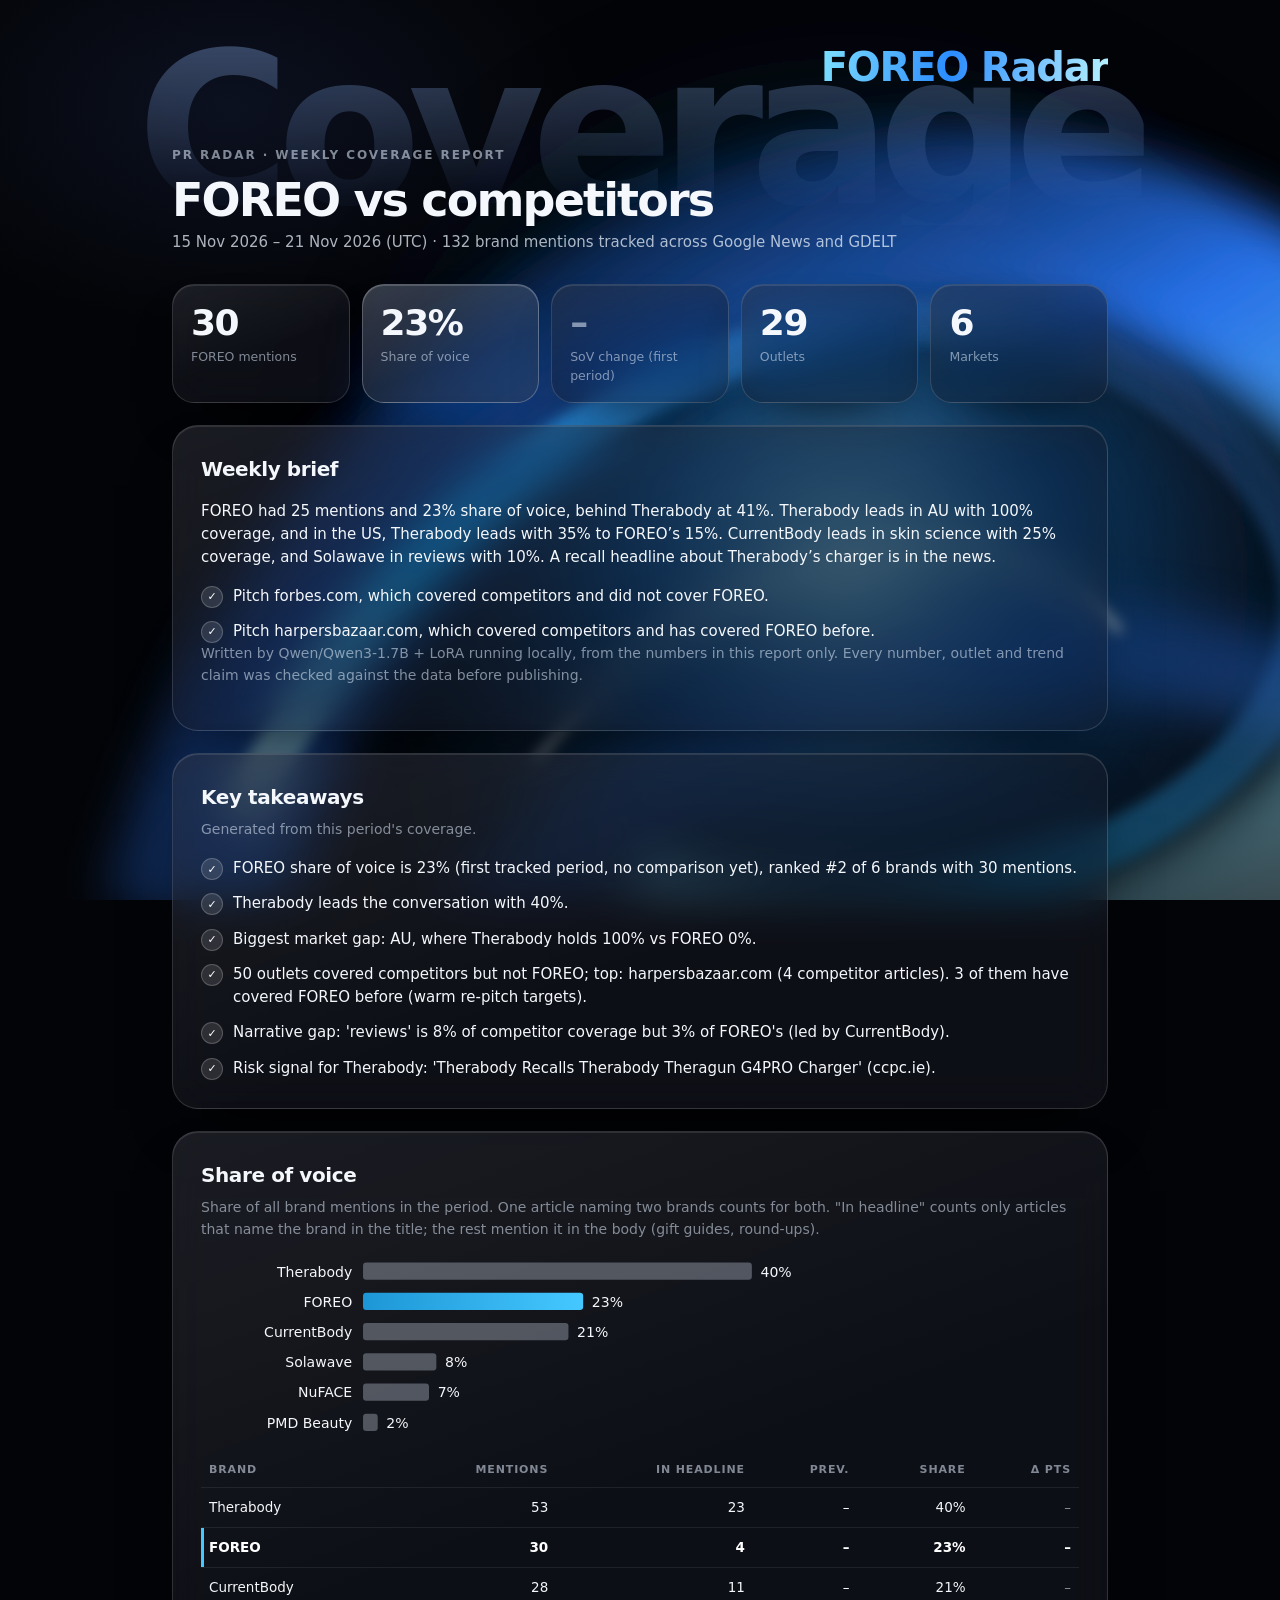
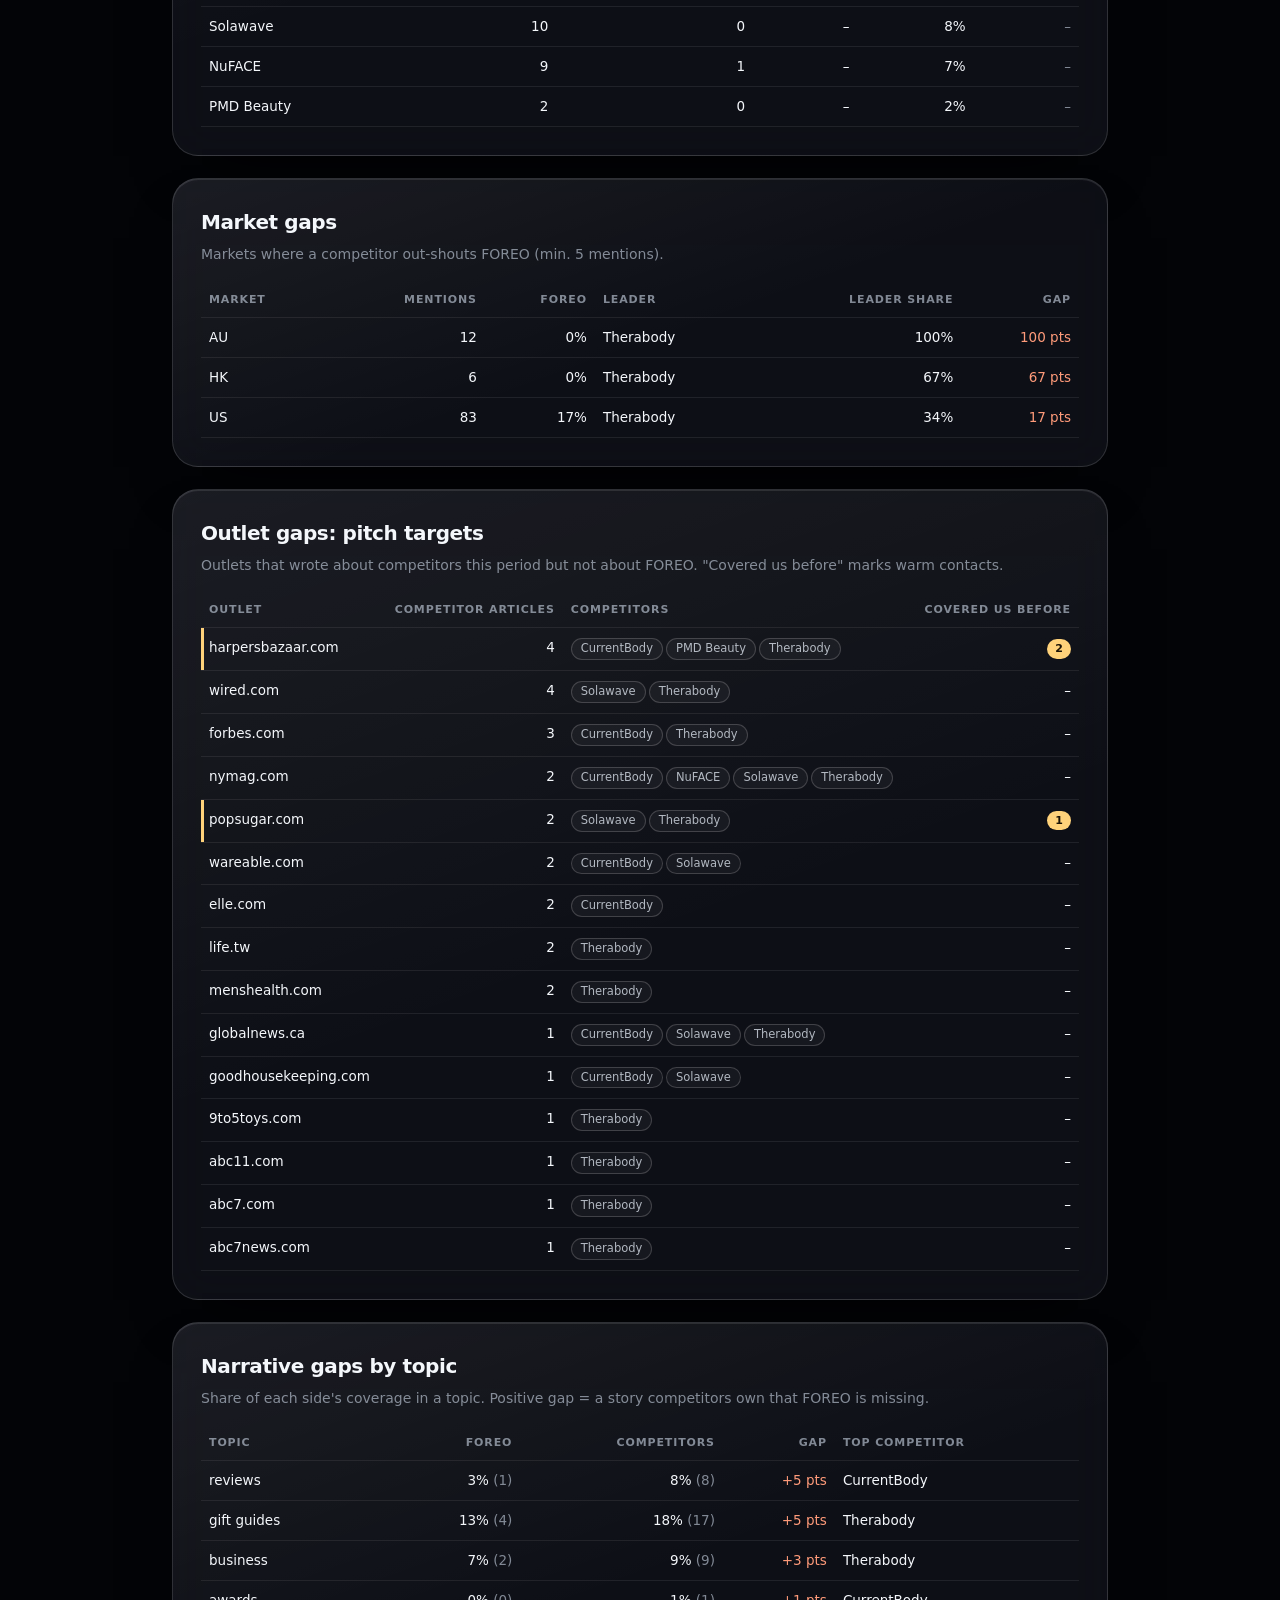
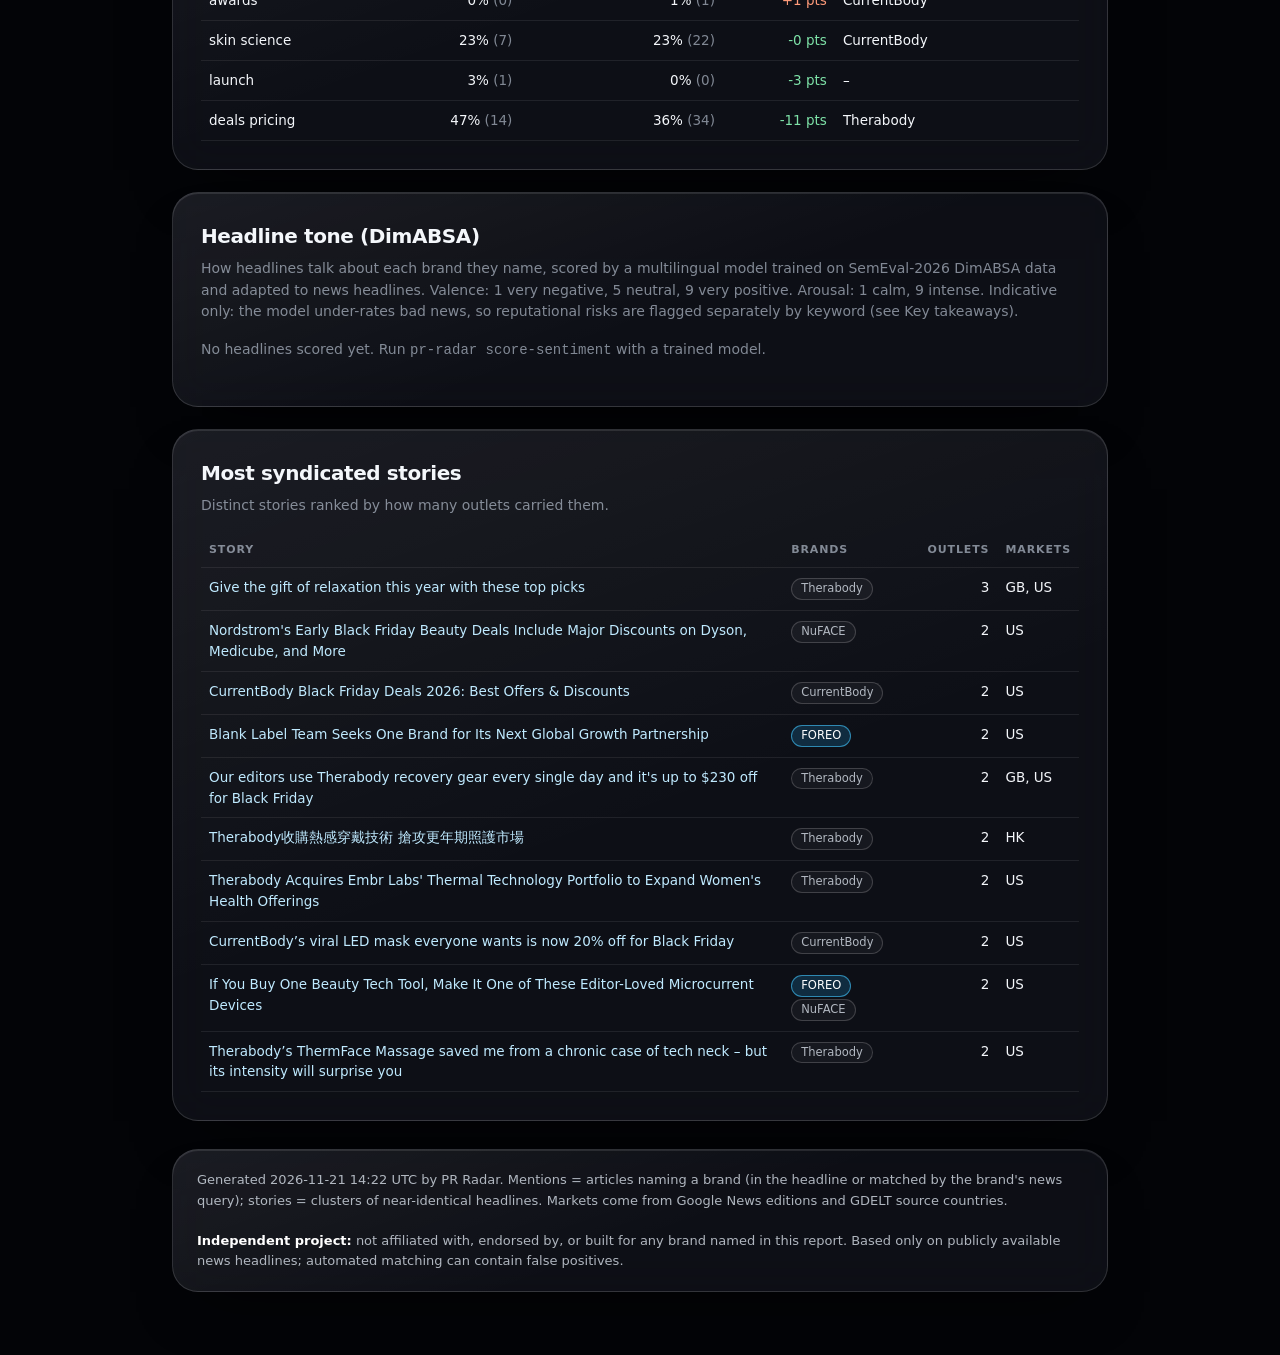
==== docs/report.html @ 383f11dc "Daily collection 2026-11-21" ====
<!doctype html>
<html lang="en">
<head>
<meta charset="utf-8">
<meta name="viewport" content="width=device-width, initial-scale=1">
<meta name="color-scheme" content="dark light">
<title>PR Radar · FOREO · 15 Nov–21 Nov 2026</title>
<style>
  :root {
    --bg: #030407; --ink: #f4f7fb; --ink-2: rgba(232, 240, 250, .74); --muted: rgba(214, 226, 242, .58);
    --line: rgba(255, 255, 255, .14); --line-soft: rgba(255, 255, 255, .08);
    --glass: rgba(18, 22, 32, .45); --glass-hi: rgba(46, 58, 82, .45);
    --us: #1d96d6; --us-hi: #45c8ff; --bar: rgba(214, 226, 242, .32);
    --good: #7ee2a8; --bad: #ff9b7a; --warm: #ffd27a;
    --radius: 26px;
    --font: "Inter", ui-sans-serif, system-ui, -apple-system, "Segoe UI", Roboto, Helvetica, Arial, sans-serif;
  }
  * { box-sizing: border-box; }
  html { -webkit-text-size-adjust: 100%; }
  body { margin: 0; background: var(--bg); color: var(--ink); font: 15px/1.55 var(--font); overflow-x: hidden; }

  /* Background: glowing swirl + giant type (pure CSS/SVG, no JS) */
  .backdrop { position: fixed; inset: 0; z-index: -1; overflow: hidden; pointer-events: none;
    background: radial-gradient(60% 50% at 70% 72%, rgba(29, 110, 220, .28), transparent 70%),
                radial-gradient(40% 35% at 18% 12%, rgba(90, 130, 255, .10), transparent 70%), var(--bg); }
  .backdrop svg { position: absolute; width: 125vmax; height: 125vmax; left: 50%; top: 50%; transform: translate(-50%, -52%); }
  .backdrop::after { content: ""; position: absolute; inset: 0; background: linear-gradient(180deg, transparent 40%, rgba(3, 4, 7, .65)); }

  main { max-width: 1000px; margin: 0 auto; padding: 36px clamp(16px, 4vw, 32px) 64px; position: relative; }
  .hero { position: relative; padding-top: clamp(40px, 9vw, 110px); }
  .hero-type { position: absolute; z-index: -1; left: 50%; top: 0; transform: translateX(-50%); white-space: nowrap;
    font-size: clamp(80px, 19vw, 210px); font-weight: 800; letter-spacing: -.065em; line-height: .9; user-select: none;
    background: linear-gradient(180deg, rgba(150, 190, 255, .34), rgba(70, 110, 190, .06) 85%);
    -webkit-background-clip: text; background-clip: text; color: transparent; }
  .hero-accent { position: absolute; z-index: -1; right: 0; top: 0; font-size: clamp(20px, 3.6vw, 40px); font-weight: 700; letter-spacing: -.03em;
    background: linear-gradient(100deg, #7fe0ff, #2b8cff 45%, #b9f3ff); -webkit-background-clip: text; background-clip: text; color: transparent; }
  .eyebrow { font-size: 12px; text-transform: uppercase; letter-spacing: .16em; font-weight: 600; color: var(--muted); margin: 0; }
  h1 { font-size: clamp(30px, 5vw, 46px); margin: 10px 0 6px; letter-spacing: -.04em; line-height: 1.1; }
  h2 { font-size: 20px; margin: 0 0 6px; letter-spacing: -.02em; }
  .muted { color: var(--muted); }
  .lede { color: var(--ink-2); margin: 0; }

  .glass { background: linear-gradient(160deg, rgba(255, 255, 255, .075), rgba(255, 255, 255, .015) 55%), var(--glass);
    border: 1px solid var(--line); border-radius: var(--radius);
    -webkit-backdrop-filter: blur(22px) saturate(140%); backdrop-filter: blur(22px) saturate(140%);
    box-shadow: inset 0 1px 0 rgba(255, 255, 255, .10), 0 30px 60px -30px rgba(0, 0, 0, .7); }
  .card { padding: clamp(18px, 3vw, 28px); margin-top: 22px; }
  .card > p.muted { margin: 0 0 16px; font-size: 14px; }
  .scroll { overflow-x: auto; }

  .kpis { display: grid; grid-template-columns: repeat(5, minmax(0, 1fr)); gap: 12px; margin-top: 30px; }
  .kpi { padding: 18px 18px 16px; border-radius: 22px; }
  .kpi.featured { background: linear-gradient(160deg, rgba(255, 255, 255, .14), rgba(255, 255, 255, .03) 60%), var(--glass-hi);
    border-color: rgba(255, 255, 255, .26); box-shadow: inset 0 1px 0 rgba(255, 255, 255, .18), 0 30px 60px -28px rgba(10, 80, 180, .55); }
  .kpi .v { font-size: clamp(26px, 3.4vw, 36px); font-weight: 700; letter-spacing: -.04em; line-height: 1.1; font-variant-numeric: tabular-nums; }
  .kpi .l { color: var(--muted); font-size: 12.5px; margin-top: 4px; }
  .up { color: var(--good); } .down { color: var(--bad); }

  ul.insights { list-style: none; margin: 0; padding: 0; display: grid; gap: 12px; }
  ul.insights li { position: relative; padding-left: 32px; }
  ul.insights li::before { content: "✓"; position: absolute; left: 0; top: 1px; width: 20px; height: 20px; border-radius: 50%;
    display: grid; place-items: center; font-size: 11px; font-weight: 700; color: #fff;
    background: rgba(255, 255, 255, .12); border: 1px solid rgba(255, 255, 255, .2); }

  table { width: 100%; border-collapse: collapse; font-size: 13.5px; }
  th, td { text-align: left; padding: 9px 8px; border-bottom: 1px solid var(--line-soft); vertical-align: top; }
  th { color: var(--muted); font-weight: 600; font-size: 11px; text-transform: uppercase; letter-spacing: .08em; }
  td.n, th.n { text-align: right; font-variant-numeric: tabular-nums; white-space: nowrap; }
  tr.hl td { color: #fff; font-weight: 650; }
  tr.hl td:first-child { box-shadow: inset 3px 0 0 var(--us-hi); }
  tr.warm td:first-child { box-shadow: inset 3px 0 0 var(--warm); }
  a { color: #bfeaff; text-decoration: none; } a:hover { text-decoration: underline; text-underline-offset: 3px; }
  .warm-badge { display: inline-block; padding: 1px 8px; border-radius: 99px; font-size: 11px; font-weight: 650; color: #1a1205; background: var(--warm); }

  .chart { width: 100%; max-width: 620px; height: auto; display: block; }
  .chart .bar { fill: var(--bar); }
  .chart .bar.hl { fill: url(#pr-hl); }
  .chart .lbl, .chart .val { fill: var(--ink); font-size: 13px; font-family: var(--font); }
  .pill { display: inline-block; padding: 1px 9px; border-radius: 99px; border: 1px solid rgba(255, 255, 255, .18);
    background: rgba(255, 255, 255, .04); color: var(--ink-2); font-size: 11.5px; margin: 1px 3px 1px 0; white-space: nowrap; }
  .pill.us { color: #fff; border-color: rgba(69, 200, 255, .6); background: rgba(29, 150, 214, .22); }
  footer { margin-top: 28px; padding: 20px 24px; font-size: 13px; color: var(--ink-2); border-radius: 22px; }
  footer strong { color: #fff; }

  @media (max-width: 760px) {
    .kpis { grid-template-columns: repeat(2, minmax(0, 1fr)); }
    .kpi.featured { grid-column: 1 / -1; order: -1; }
    .hero-accent { top: 4px; }
  }
  @media (prefers-reduced-transparency: reduce) { .glass { -webkit-backdrop-filter: none; backdrop-filter: none; background: #121620; } }

  /* Print: plain, ink-friendly, no glow. */
  @media print {
    :root { --ink: #111; --ink-2: #333; --muted: #555; --line: #ccc; --line-soft: #ddd; --bar: #b8bcc6; --good: #146c3c; --bad: #b0361c; }
    @page { margin: 14mm; }
    body { background: #fff; color: #111; font-size: 11.5pt; }
    .backdrop, .hero-type { display: none; }
    .hero { padding-top: 0; }
    .hero-accent { position: static; display: block; color: #0b5ea8; background: none; -webkit-text-fill-color: #0b5ea8; font-size: 14pt; }
    main { max-width: none; padding: 0; }
    .glass, .kpi.featured { background: #fff; border: 1px solid #ccc; box-shadow: none; -webkit-backdrop-filter: none; backdrop-filter: none; }
    .card, .kpi, tr { break-inside: avoid; }
    tr.hl td, footer strong { color: #000; }
    .chart .bar.hl { fill: #0b5ea8; }
    a { color: #0b5ea8; }
    .pill { color: #333; border-color: #bbb; background: none; }
    .pill.us { color: #0b5ea8; border-color: #0b5ea8; background: none; }
    .warm-badge { background: none; border: 1px solid #a07000; color: #6b4a00; }
    ul.insights li::before { color: #111; background: none; border-color: #999; }
  }
</style>
</head>
<body>
<div class="backdrop" aria-hidden="true">
  <svg viewBox="0 0 1200 1200" preserveAspectRatio="xMidYMid slice">
    <defs>
      <radialGradient id="pr-core" cx="50%" cy="50%" r="50%">
        <stop offset="0" stop-color="#9fe6ff" stop-opacity=".9"/><stop offset=".35" stop-color="#1d7fd6" stop-opacity=".55"/><stop offset="1" stop-color="#05070c" stop-opacity="0"/>
      </radialGradient>
      <linearGradient id="pr-arc" x1="0" y1="0" x2="1" y2="1">
        <stop offset="0" stop-color="#0b2a6b" stop-opacity="0"/><stop offset=".45" stop-color="#2a7bff"/><stop offset=".75" stop-color="#7ee3ff"/><stop offset="1" stop-color="#fff" stop-opacity=".9"/>
      </linearGradient>
      <linearGradient id="pr-arc2" x1="1" y1="0" x2="0" y2="1">
        <stop offset="0" stop-color="#5b8cff" stop-opacity="0"/><stop offset=".6" stop-color="#1fb6ff"/><stop offset="1" stop-color="#e8fbff"/>
      </linearGradient>
      <filter id="pr-soft" x="-30%" y="-30%" width="160%" height="160%"><feGaussianBlur stdDeviation="18"/></filter>
      <filter id="pr-glow" x="-30%" y="-30%" width="160%" height="160%"><feGaussianBlur stdDeviation="5"/></filter>
    </defs>
    <circle cx="760" cy="720" r="460" fill="url(#pr-core)" filter="url(#pr-soft)" opacity=".85"/>
    <path d="M260 980 C 380 520, 820 300, 1120 560 S 900 1180, 560 1000" fill="none" stroke="url(#pr-arc)" stroke-width="130" filter="url(#pr-soft)" opacity=".9"/>
    <path d="M300 900 C 470 560, 840 420, 1040 620 S 880 1040, 600 940" fill="none" stroke="url(#pr-arc2)" stroke-width="34" filter="url(#pr-glow)" opacity=".9"/>
    <path d="M420 1060 C 620 760, 980 700, 1180 860" fill="none" stroke="url(#pr-arc)" stroke-width="70" filter="url(#pr-soft)" opacity=".55"/>
    <path d="M520 860 C 640 700, 860 640, 960 760" fill="none" stroke="#e9fbff" stroke-width="6" filter="url(#pr-glow)" opacity=".7"/>
  </svg>
</div>
<svg width="0" height="0" style="position:absolute" aria-hidden="true">
  <defs><linearGradient id="pr-hl" x1="0" x2="1" y1="0" y2="0"><stop offset="0" stop-color="#1d96d6"/><stop offset="1" stop-color="#45c8ff"/></linearGradient></defs>
</svg>
<main>
  <header class="hero">
    <div class="hero-type" aria-hidden="true">Coverage</div>
    <div class="hero-accent">FOREO Radar</div>
    <p class="eyebrow">PR Radar · weekly coverage report</p>
    <h1>FOREO vs competitors</h1>
    <p class="lede">15 Nov 2026 – 21 Nov 2026 (UTC) · 132 brand mentions tracked across Google News and GDELT</p>
  </header>

  <section class="kpis">
    <div class="kpi glass"><div class="v">30</div><div class="l">FOREO mentions</div></div>
    <div class="kpi glass featured"><div class="v">23%</div><div class="l">Share of voice</div></div>
    <div class="kpi glass"><div class="v muted">–</div><div class="l">SoV change (first period)</div></div>
    <div class="kpi glass"><div class="v">29</div><div class="l">Outlets</div></div>
    <div class="kpi glass"><div class="v">6</div><div class="l">Markets</div></div>
  </section>

  <section class="card glass">
    <h2>Weekly brief</h2>
    <p>FOREO had 25 mentions and 23% share of voice, behind Therabody at 41%. Therabody leads in AU with 100% coverage, and in the US, Therabody leads with 35% to FOREO’s 15%. CurrentBody leads in skin science with 25% coverage, and Solawave in reviews with 10%. A recall headline about Therabody’s charger is in the news.</p>
    <ul class="insights">
<li>Pitch forbes.com, which covered competitors and did not cover FOREO.</li><li>Pitch harpersbazaar.com, which covered competitors and has covered FOREO before.</li>    </ul>
    <p class="muted">Written by Qwen/Qwen3-1.7B + LoRA running locally, from the numbers in this report only. Every number, outlet and trend claim was checked against the data before publishing.</p>
  </section>

  <section class="card glass">
    <h2>Key takeaways</h2>
    <p class="muted">Generated from this period's coverage.</p>
    <ul class="insights">
<li>FOREO share of voice is 23% (first tracked period, no comparison yet), ranked #2 of 6 brands with 30 mentions.</li><li>Therabody leads the conversation with 40%.</li><li>Biggest market gap: AU, where Therabody holds 100% vs FOREO 0%.</li><li>50 outlets covered competitors but not FOREO; top: harpersbazaar.com (4 competitor articles). 3 of them have covered FOREO before (warm re-pitch targets).</li><li>Narrative gap: &#39;reviews&#39; is 8% of competitor coverage but 3% of FOREO&#39;s (led by CurrentBody).</li><li>Risk signal for Therabody: &#39;Therabody Recalls Therabody Theragun G4PRO Charger&#39; (ccpc.ie).</li>    </ul>
  </section>

  <section class="card glass">
    <h2>Share of voice</h2>
    <p class="muted">Share of all brand mentions in the period. One article naming two brands counts for both. "In headline" counts only articles that name the brand in the title; the rest mention it in the body (gift guides, round-ups).</p>
    <svg class="chart" viewBox="0 0 574 168" role="img" aria-label="bar chart" xmlns="http://www.w3.org/2000/svg"><text class="lbl" x="140" y="19" text-anchor="end">Therabody</text><rect class="bar" x="150" y="6" width="360.0" height="16" rx="3"/><text class="val" x="518.0" y="19">40%</text><text class="lbl" x="140" y="47" text-anchor="end">FOREO</text><rect class="bar hl" x="150" y="34" width="203.8" height="16" rx="3"/><text class="val" x="361.8" y="47">23%</text><text class="lbl" x="140" y="75" text-anchor="end">CurrentBody</text><rect class="bar" x="150" y="62" width="190.2" height="16" rx="3"/><text class="val" x="348.2" y="75">21%</text><text class="lbl" x="140" y="103" text-anchor="end">Solawave</text><rect class="bar" x="150" y="90" width="67.9" height="16" rx="3"/><text class="val" x="225.9" y="103">8%</text><text class="lbl" x="140" y="131" text-anchor="end">NuFACE</text><rect class="bar" x="150" y="118" width="61.1" height="16" rx="3"/><text class="val" x="219.1" y="131">7%</text><text class="lbl" x="140" y="159" text-anchor="end">PMD Beauty</text><rect class="bar" x="150" y="146" width="13.6" height="16" rx="3"/><text class="val" x="171.6" y="159">2%</text></svg>
    <div class="scroll">
    <table style="margin-top:14px">
      <tr><th>Brand</th><th class="n">Mentions</th><th class="n">In headline</th><th class="n">Prev.</th><th class="n">Share</th><th class="n">Δ pts</th></tr>
      <tr class="">
        <td>Therabody</td>
        <td class="n">53</td>
        <td class="n">23</td>
        <td class="n">–</td>
        <td class="n">40%</td>
<td class="n muted">–</td>      </tr>
      <tr class="hl">
        <td>FOREO</td>
        <td class="n">30</td>
        <td class="n">4</td>
        <td class="n">–</td>
        <td class="n">23%</td>
<td class="n muted">–</td>      </tr>
      <tr class="">
        <td>CurrentBody</td>
        <td class="n">28</td>
        <td class="n">11</td>
        <td class="n">–</td>
        <td class="n">21%</td>
<td class="n muted">–</td>      </tr>
      <tr class="">
        <td>Solawave</td>
        <td class="n">10</td>
        <td class="n">0</td>
        <td class="n">–</td>
        <td class="n">8%</td>
<td class="n muted">–</td>      </tr>
      <tr class="">
        <td>NuFACE</td>
        <td class="n">9</td>
        <td class="n">1</td>
        <td class="n">–</td>
        <td class="n">7%</td>
<td class="n muted">–</td>      </tr>
      <tr class="">
        <td>PMD Beauty</td>
        <td class="n">2</td>
        <td class="n">0</td>
        <td class="n">–</td>
        <td class="n">2%</td>
<td class="n muted">–</td>      </tr>
    </table>
    </div>
  </section>

  <section class="card glass">
    <h2>Market gaps</h2>
    <p class="muted">Markets where a competitor out-shouts FOREO (min. 5 mentions).</p>
    <div class="scroll">
    <table>
      <tr><th>Market</th><th class="n">Mentions</th><th class="n">FOREO</th><th>Leader</th><th class="n">Leader share</th><th class="n">Gap</th></tr>
      <tr><td>AU</td><td class="n">12</td><td class="n">0%</td>
          <td>Therabody</td><td class="n">100%</td><td class="n down">100 pts</td></tr>
      <tr><td>HK</td><td class="n">6</td><td class="n">0%</td>
          <td>Therabody</td><td class="n">67%</td><td class="n down">67 pts</td></tr>
      <tr><td>US</td><td class="n">83</td><td class="n">17%</td>
          <td>Therabody</td><td class="n">34%</td><td class="n down">17 pts</td></tr>
    </table>
    </div>
  </section>

  <section class="card glass">
    <h2>Outlet gaps: pitch targets</h2>
    <p class="muted">Outlets that wrote about competitors this period but not about FOREO. "Covered us before" marks warm contacts.</p>
    <div class="scroll">
    <table>
      <tr><th>Outlet</th><th class="n">Competitor articles</th><th>Competitors</th><th class="n">Covered us before</th></tr>
      <tr class="warm"><td>harpersbazaar.com</td><td class="n">4</td>
          <td><span class="pill">CurrentBody</span><span class="pill">PMD Beauty</span><span class="pill">Therabody</span></td>
          <td class="n"><span class="warm-badge">2</span></td></tr>
      <tr class=""><td>wired.com</td><td class="n">4</td>
          <td><span class="pill">Solawave</span><span class="pill">Therabody</span></td>
          <td class="n">–</td></tr>
      <tr class=""><td>forbes.com</td><td class="n">3</td>
          <td><span class="pill">CurrentBody</span><span class="pill">Therabody</span></td>
          <td class="n">–</td></tr>
      <tr class=""><td>nymag.com</td><td class="n">2</td>
          <td><span class="pill">CurrentBody</span><span class="pill">NuFACE</span><span class="pill">Solawave</span><span class="pill">Therabody</span></td>
          <td class="n">–</td></tr>
      <tr class="warm"><td>popsugar.com</td><td class="n">2</td>
          <td><span class="pill">Solawave</span><span class="pill">Therabody</span></td>
          <td class="n"><span class="warm-badge">1</span></td></tr>
      <tr class=""><td>wareable.com</td><td class="n">2</td>
          <td><span class="pill">CurrentBody</span><span class="pill">Solawave</span></td>
          <td class="n">–</td></tr>
      <tr class=""><td>elle.com</td><td class="n">2</td>
          <td><span class="pill">CurrentBody</span></td>
          <td class="n">–</td></tr>
      <tr class=""><td>life.tw</td><td class="n">2</td>
          <td><span class="pill">Therabody</span></td>
          <td class="n">–</td></tr>
      <tr class=""><td>menshealth.com</td><td class="n">2</td>
          <td><span class="pill">Therabody</span></td>
          <td class="n">–</td></tr>
      <tr class=""><td>globalnews.ca</td><td class="n">1</td>
          <td><span class="pill">CurrentBody</span><span class="pill">Solawave</span><span class="pill">Therabody</span></td>
          <td class="n">–</td></tr>
      <tr class=""><td>goodhousekeeping.com</td><td class="n">1</td>
          <td><span class="pill">CurrentBody</span><span class="pill">Solawave</span></td>
          <td class="n">–</td></tr>
      <tr class=""><td>9to5toys.com</td><td class="n">1</td>
          <td><span class="pill">Therabody</span></td>
          <td class="n">–</td></tr>
      <tr class=""><td>abc11.com</td><td class="n">1</td>
          <td><span class="pill">Therabody</span></td>
          <td class="n">–</td></tr>
      <tr class=""><td>abc7.com</td><td class="n">1</td>
          <td><span class="pill">Therabody</span></td>
          <td class="n">–</td></tr>
      <tr class=""><td>abc7news.com</td><td class="n">1</td>
          <td><span class="pill">Therabody</span></td>
          <td class="n">–</td></tr>
    </table>
    </div>
  </section>

  <section class="card glass">
    <h2>Narrative gaps by topic</h2>
    <p class="muted">Share of each side's coverage in a topic. Positive gap = a story competitors own that FOREO is missing.</p>
    <div class="scroll">
    <table>
      <tr><th>Topic</th><th class="n">FOREO</th><th class="n">Competitors</th><th class="n">Gap</th><th>Top competitor</th></tr>
      <tr><td>reviews</td>
          <td class="n">3% <span class="muted">(1)</span></td>
          <td class="n">8% <span class="muted">(8)</span></td>
          <td class="n down">+5 pts</td>
          <td>CurrentBody</td></tr>
      <tr><td>gift guides</td>
          <td class="n">13% <span class="muted">(4)</span></td>
          <td class="n">18% <span class="muted">(17)</span></td>
          <td class="n down">+5 pts</td>
          <td>Therabody</td></tr>
      <tr><td>business</td>
          <td class="n">7% <span class="muted">(2)</span></td>
          <td class="n">9% <span class="muted">(9)</span></td>
          <td class="n down">+3 pts</td>
          <td>Therabody</td></tr>
      <tr><td>awards</td>
          <td class="n">0% <span class="muted">(0)</span></td>
          <td class="n">1% <span class="muted">(1)</span></td>
          <td class="n down">+1 pts</td>
          <td>CurrentBody</td></tr>
      <tr><td>skin science</td>
          <td class="n">23% <span class="muted">(7)</span></td>
          <td class="n">23% <span class="muted">(22)</span></td>
          <td class="n up">-0 pts</td>
          <td>CurrentBody</td></tr>
      <tr><td>launch</td>
          <td class="n">3% <span class="muted">(1)</span></td>
          <td class="n">0% <span class="muted">(0)</span></td>
          <td class="n up">-3 pts</td>
          <td>–</td></tr>
      <tr><td>deals pricing</td>
          <td class="n">47% <span class="muted">(14)</span></td>
          <td class="n">36% <span class="muted">(34)</span></td>
          <td class="n up">-11 pts</td>
          <td>Therabody</td></tr>
    </table>
    </div>
  </section>

  <section class="card glass">
    <h2>Headline tone (DimABSA)</h2>
    <p class="muted">How headlines talk about each brand they name, scored by a multilingual model trained on SemEval-2026 DimABSA data and adapted to news headlines. Valence: 1 very negative, 5 neutral, 9 very positive. Arousal: 1 calm, 9 intense. Indicative only: the model under-rates bad news, so reputational risks are flagged separately by keyword (see Key takeaways).</p>
<p class="muted">No headlines scored yet. Run <code>pr-radar score-sentiment</code> with a trained model.</p>  </section>

  <section class="card glass">
    <h2>Most syndicated stories</h2>
    <p class="muted">Distinct stories ranked by how many outlets carried them.</p>
    <div class="scroll">
    <table>
      <tr><th>Story</th><th>Brands</th><th class="n">Outlets</th><th>Markets</th></tr>
      <tr><td><a href="https://news.google.com/rss/articles/[base64]?oc=5" rel="noopener">Give the gift of relaxation this year with these top picks</a></td>
          <td><span class="pill">Therabody</span></td>
          <td class="n">3</td><td>GB, US</td></tr>
      <tr><td><a href="https://news.google.com/rss/articles/[base64]?oc=5" rel="noopener">Nordstrom&#39;s Early Black Friday Beauty Deals Include Major Discounts on Dyson, Medicube, and More</a></td>
          <td><span class="pill">NuFACE</span></td>
          <td class="n">2</td><td>US</td></tr>
      <tr><td><a href="https://news.google.com/rss/articles/CBMic0FVX3lxTE1kVWZ0WTNZeGdjS3NBMUc5MDcwN193NmlPMVVIcnVraVBJMG4zQXVVZ29DUjBmUEE4aTJTNHFFTS0xdU1aX2hNelF6dy01ekNnZHhtLVdTdnRGNk9WNHZlRHREa1Nhd1BSbHlrclduTUJjZVU?oc=5" rel="noopener">CurrentBody Black Friday Deals 2026: Best Offers &amp; Discounts</a></td>
          <td><span class="pill">CurrentBody</span></td>
          <td class="n">2</td><td>US</td></tr>
      <tr><td><a href="https://news.google.com/rss/articles/[base64]?oc=5" rel="noopener">Blank Label Team Seeks One Brand for Its Next Global Growth Partnership</a></td>
          <td><span class="pill us">FOREO</span></td>
          <td class="n">2</td><td>US</td></tr>
      <tr><td><a href="https://news.google.com/rss/articles/CBMib0FVX3lxTE1taG9TTVJhYjlpZml5d1FuVExiRzVVbDNtSDdwN2FQUWpsMXY1TG9lOGloeldnUmhGc1pkTEdielJkWkN1YjJKZHRDa2ozdXpMRzAwdXlCdVhUM3YzQjh4WW5oTFVhaEp0UkRLSk95MA?oc=5" rel="noopener">Our editors use Therabody recovery gear every single day and it&#39;s up to $230 off for Black Friday</a></td>
          <td><span class="pill">Therabody</span></td>
          <td class="n">2</td><td>GB, US</td></tr>
      <tr><td><a href="https://news.google.com/rss/articles/[base64]?oc=5" rel="noopener">Therabody收購熱感穿戴技術 搶攻更年期照護市場</a></td>
          <td><span class="pill">Therabody</span></td>
          <td class="n">2</td><td>HK</td></tr>
      <tr><td><a href="https://news.google.com/rss/articles/[base64]?oc=5" rel="noopener">Therabody Acquires Embr Labs&#39; Thermal Technology Portfolio to Expand Women&#39;s Health Offerings</a></td>
          <td><span class="pill">Therabody</span></td>
          <td class="n">2</td><td>US</td></tr>
      <tr><td><a href="https://news.google.com/rss/articles/[base64]?oc=5" rel="noopener">CurrentBody’s viral LED mask everyone wants is now 20% off for Black Friday</a></td>
          <td><span class="pill">CurrentBody</span></td>
          <td class="n">2</td><td>US</td></tr>
      <tr><td><a href="https://news.google.com/rss/articles/[base64]?oc=5" rel="noopener">If You Buy One Beauty Tech Tool, Make It One of These Editor-Loved Microcurrent Devices</a></td>
          <td><span class="pill us">FOREO</span><span class="pill">NuFACE</span></td>
          <td class="n">2</td><td>US</td></tr>
      <tr><td><a href="https://news.google.com/rss/articles/CBMif0FVX3lxTE1UY251UGFjZk5GUjFoSTZVWFZpQnNnaXg0cm9GVUZDYVBZOXp3V2FQMUpZa3VMd1lRVzF2MkNEbnYxUGpISTZVRGxkdmxBY1UtZzdGQkQzM0VYNWh1Qk9yc1VLOHRaR1Frakg4VVRDRTBGRG1NSXd1THJLSmpYbmc?oc=5" rel="noopener">Therabody’s ThermFace Massage saved me from a chronic case of tech neck – but its intensity will surprise you</a></td>
          <td><span class="pill">Therabody</span></td>
          <td class="n">2</td><td>US</td></tr>
    </table>
    </div>
  </section>

  <footer class="glass">
    Generated 2026-11-21 14:22 UTC by PR Radar. Mentions = articles naming a brand (in the headline or matched by the brand's news query);
    stories = clusters of near-identical headlines. Markets come from Google News editions and GDELT source countries.
    <br><br>
    <strong>Independent project:</strong> not affiliated with, endorsed by, or built for any brand named in this report. Based only on publicly available news headlines;
    automated matching can contain false positives.
  </footer>
</main>
</body>
</html>
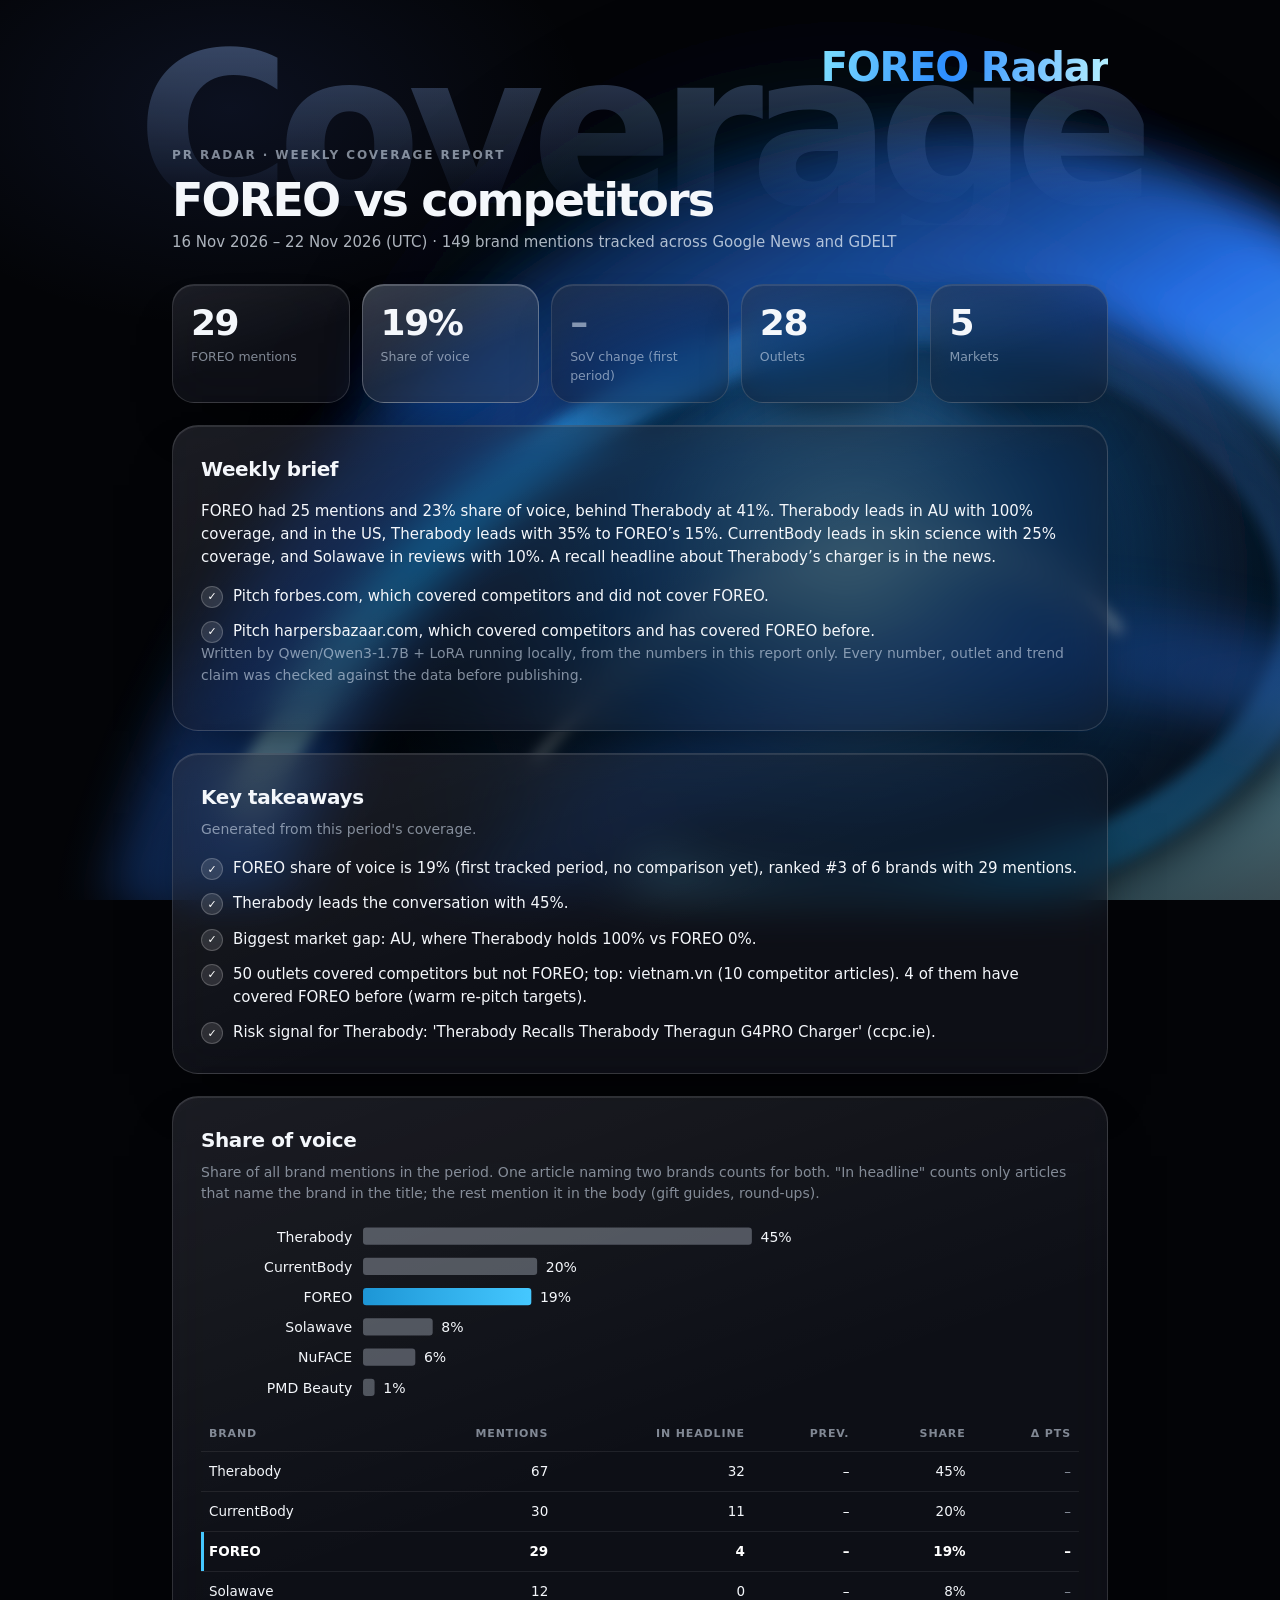
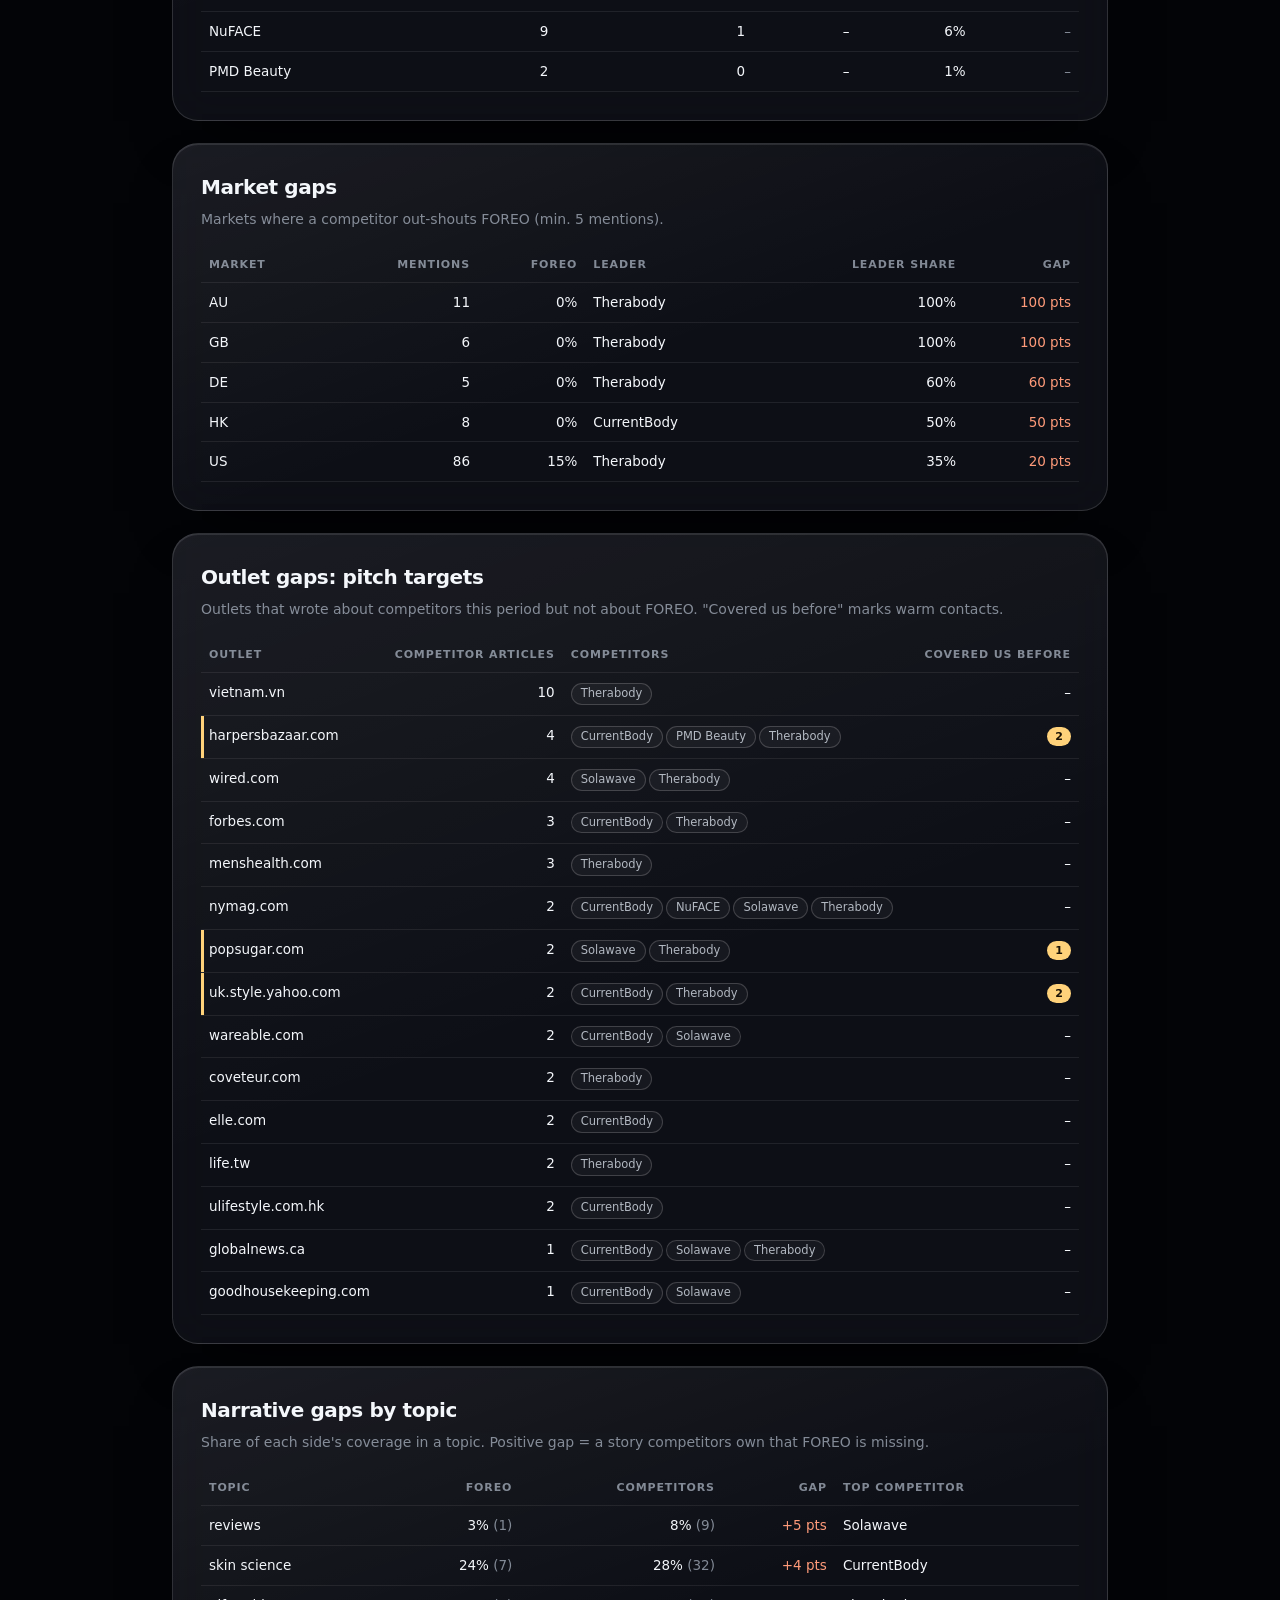
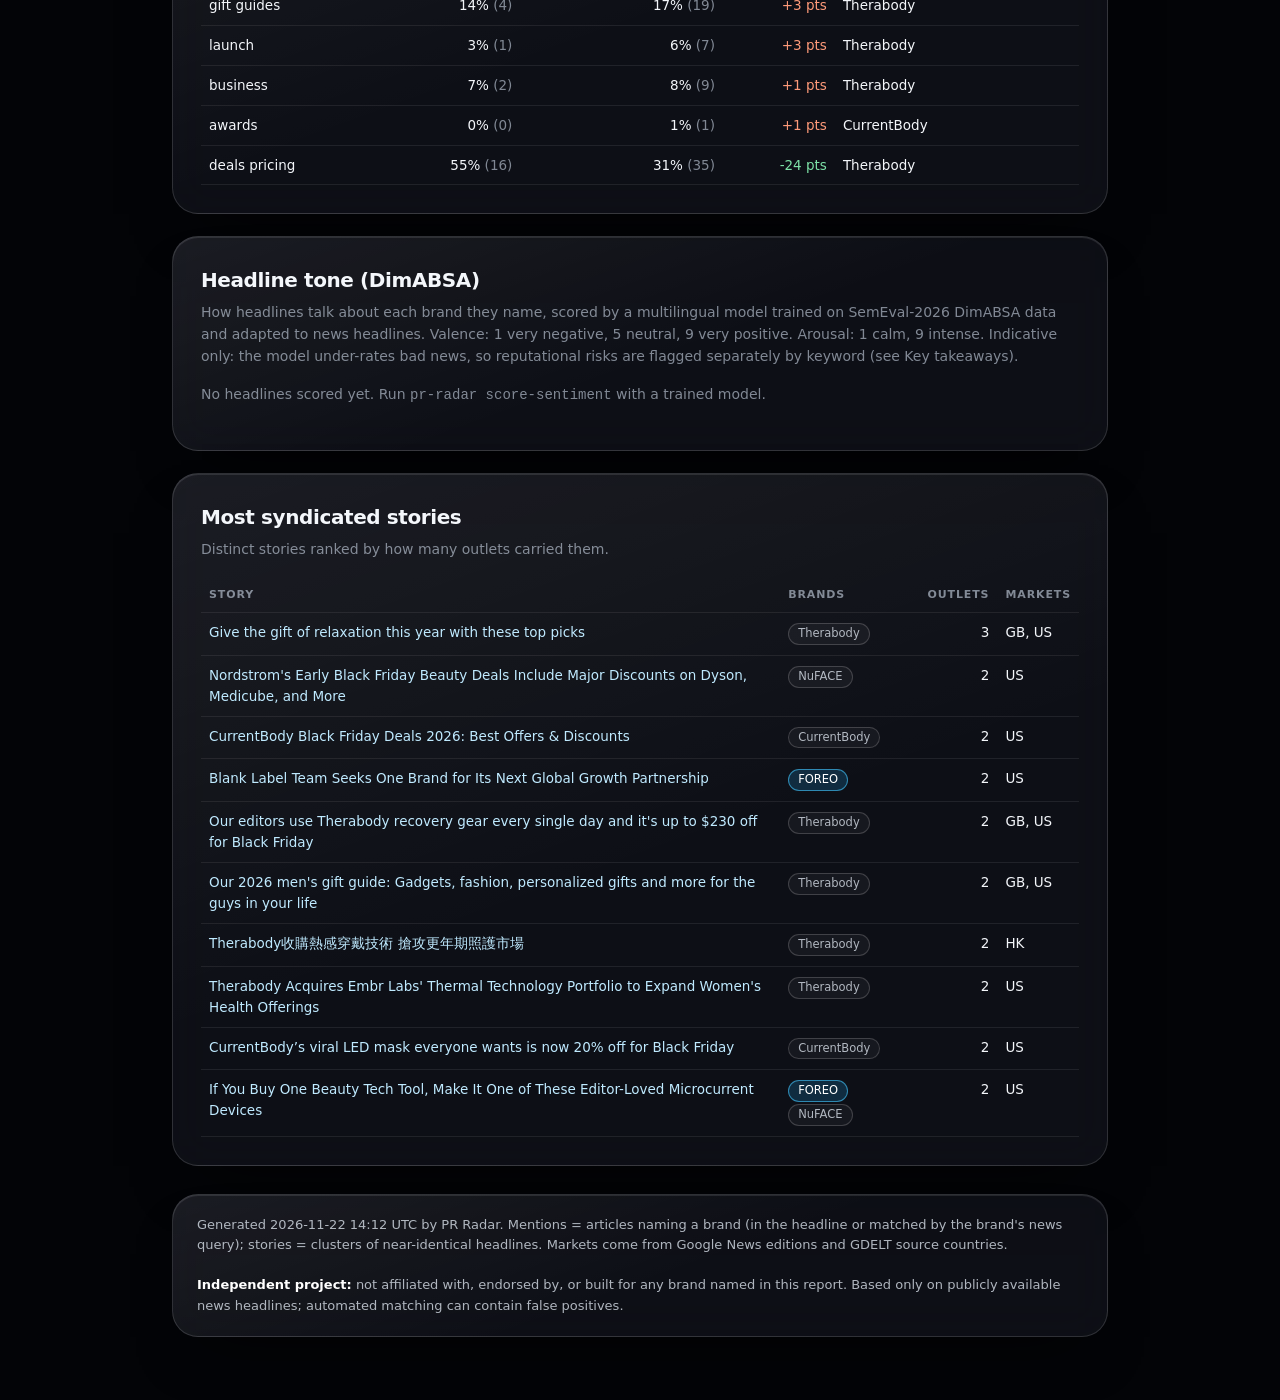
==== commit f0edc563: "Daily collection 2026-11-22" ====
--- a/docs/report.html
+++ b/docs/report.html
@@ -4,7 +4,7 @@
 <meta charset="utf-8">
 <meta name="viewport" content="width=device-width, initial-scale=1">
 <meta name="color-scheme" content="dark light">
-<title>PR Radar · FOREO · 15 Nov–21 Nov 2026</title>
+<title>PR Radar · FOREO · 16 Nov–22 Nov 2026</title>
 <style>
   :root {
     --bg: #030407; --ink: #f4f7fb; --ink-2: rgba(232, 240, 250, .74); --muted: rgba(214, 226, 242, .58);
@@ -142,15 +142,15 @@
     <div class="hero-accent">FOREO Radar</div>
     <p class="eyebrow">PR Radar · weekly coverage report</p>
     <h1>FOREO vs competitors</h1>
-    <p class="lede">15 Nov 2026 – 21 Nov 2026 (UTC) · 132 brand mentions tracked across Google News and GDELT</p>
+    <p class="lede">16 Nov 2026 – 22 Nov 2026 (UTC) · 149 brand mentions tracked across Google News and GDELT</p>
   </header>
 
   <section class="kpis">
-    <div class="kpi glass"><div class="v">30</div><div class="l">FOREO mentions</div></div>
-    <div class="kpi glass featured"><div class="v">23%</div><div class="l">Share of voice</div></div>
+    <div class="kpi glass"><div class="v">29</div><div class="l">FOREO mentions</div></div>
+    <div class="kpi glass featured"><div class="v">19%</div><div class="l">Share of voice</div></div>
     <div class="kpi glass"><div class="v muted">–</div><div class="l">SoV change (first period)</div></div>
-    <div class="kpi glass"><div class="v">29</div><div class="l">Outlets</div></div>
-    <div class="kpi glass"><div class="v">6</div><div class="l">Markets</div></div>
+    <div class="kpi glass"><div class="v">28</div><div class="l">Outlets</div></div>
+    <div class="kpi glass"><div class="v">5</div><div class="l">Markets</div></div>
   </section>
 
   <section class="card glass">
@@ -165,40 +165,40 @@
     <h2>Key takeaways</h2>
     <p class="muted">Generated from this period's coverage.</p>
     <ul class="insights">
-<li>FOREO share of voice is 23% (first tracked period, no comparison yet), ranked #2 of 6 brands with 30 mentions.</li><li>Therabody leads the conversation with 40%.</li><li>Biggest market gap: AU, where Therabody holds 100% vs FOREO 0%.</li><li>50 outlets covered competitors but not FOREO; top: harpersbazaar.com (4 competitor articles). 3 of them have covered FOREO before (warm re-pitch targets).</li><li>Narrative gap: &#39;reviews&#39; is 8% of competitor coverage but 3% of FOREO&#39;s (led by CurrentBody).</li><li>Risk signal for Therabody: &#39;Therabody Recalls Therabody Theragun G4PRO Charger&#39; (ccpc.ie).</li>    </ul>
+<li>FOREO share of voice is 19% (first tracked period, no comparison yet), ranked #3 of 6 brands with 29 mentions.</li><li>Therabody leads the conversation with 45%.</li><li>Biggest market gap: AU, where Therabody holds 100% vs FOREO 0%.</li><li>50 outlets covered competitors but not FOREO; top: vietnam.vn (10 competitor articles). 4 of them have covered FOREO before (warm re-pitch targets).</li><li>Risk signal for Therabody: &#39;Therabody Recalls Therabody Theragun G4PRO Charger&#39; (ccpc.ie).</li>    </ul>
   </section>
 
   <section class="card glass">
     <h2>Share of voice</h2>
     <p class="muted">Share of all brand mentions in the period. One article naming two brands counts for both. "In headline" counts only articles that name the brand in the title; the rest mention it in the body (gift guides, round-ups).</p>
-    <svg class="chart" viewBox="0 0 574 168" role="img" aria-label="bar chart" xmlns="http://www.w3.org/2000/svg"><text class="lbl" x="140" y="19" text-anchor="end">Therabody</text><rect class="bar" x="150" y="6" width="360.0" height="16" rx="3"/><text class="val" x="518.0" y="19">40%</text><text class="lbl" x="140" y="47" text-anchor="end">FOREO</text><rect class="bar hl" x="150" y="34" width="203.8" height="16" rx="3"/><text class="val" x="361.8" y="47">23%</text><text class="lbl" x="140" y="75" text-anchor="end">CurrentBody</text><rect class="bar" x="150" y="62" width="190.2" height="16" rx="3"/><text class="val" x="348.2" y="75">21%</text><text class="lbl" x="140" y="103" text-anchor="end">Solawave</text><rect class="bar" x="150" y="90" width="67.9" height="16" rx="3"/><text class="val" x="225.9" y="103">8%</text><text class="lbl" x="140" y="131" text-anchor="end">NuFACE</text><rect class="bar" x="150" y="118" width="61.1" height="16" rx="3"/><text class="val" x="219.1" y="131">7%</text><text class="lbl" x="140" y="159" text-anchor="end">PMD Beauty</text><rect class="bar" x="150" y="146" width="13.6" height="16" rx="3"/><text class="val" x="171.6" y="159">2%</text></svg>
+    <svg class="chart" viewBox="0 0 574 168" role="img" aria-label="bar chart" xmlns="http://www.w3.org/2000/svg"><text class="lbl" x="140" y="19" text-anchor="end">Therabody</text><rect class="bar" x="150" y="6" width="360.0" height="16" rx="3"/><text class="val" x="518.0" y="19">45%</text><text class="lbl" x="140" y="47" text-anchor="end">CurrentBody</text><rect class="bar" x="150" y="34" width="161.2" height="16" rx="3"/><text class="val" x="319.2" y="47">20%</text><text class="lbl" x="140" y="75" text-anchor="end">FOREO</text><rect class="bar hl" x="150" y="62" width="155.8" height="16" rx="3"/><text class="val" x="313.8" y="75">19%</text><text class="lbl" x="140" y="103" text-anchor="end">Solawave</text><rect class="bar" x="150" y="90" width="64.5" height="16" rx="3"/><text class="val" x="222.5" y="103">8%</text><text class="lbl" x="140" y="131" text-anchor="end">NuFACE</text><rect class="bar" x="150" y="118" width="48.4" height="16" rx="3"/><text class="val" x="206.4" y="131">6%</text><text class="lbl" x="140" y="159" text-anchor="end">PMD Beauty</text><rect class="bar" x="150" y="146" width="10.7" height="16" rx="3"/><text class="val" x="168.7" y="159">1%</text></svg>
     <div class="scroll">
     <table style="margin-top:14px">
       <tr><th>Brand</th><th class="n">Mentions</th><th class="n">In headline</th><th class="n">Prev.</th><th class="n">Share</th><th class="n">Δ pts</th></tr>
       <tr class="">
         <td>Therabody</td>
-        <td class="n">53</td>
-        <td class="n">23</td>
-        <td class="n">–</td>
-        <td class="n">40%</td>
+        <td class="n">67</td>
+        <td class="n">32</td>
+        <td class="n">–</td>
+        <td class="n">45%</td>
+<td class="n muted">–</td>      </tr>
+      <tr class="">
+        <td>CurrentBody</td>
+        <td class="n">30</td>
+        <td class="n">11</td>
+        <td class="n">–</td>
+        <td class="n">20%</td>
 <td class="n muted">–</td>      </tr>
       <tr class="hl">
         <td>FOREO</td>
-        <td class="n">30</td>
+        <td class="n">29</td>
         <td class="n">4</td>
         <td class="n">–</td>
-        <td class="n">23%</td>
-<td class="n muted">–</td>      </tr>
-      <tr class="">
-        <td>CurrentBody</td>
-        <td class="n">28</td>
-        <td class="n">11</td>
-        <td class="n">–</td>
-        <td class="n">21%</td>
+        <td class="n">19%</td>
 <td class="n muted">–</td>      </tr>
       <tr class="">
         <td>Solawave</td>
-        <td class="n">10</td>
+        <td class="n">12</td>
         <td class="n">0</td>
         <td class="n">–</td>
         <td class="n">8%</td>
@@ -208,14 +208,14 @@
         <td class="n">9</td>
         <td class="n">1</td>
         <td class="n">–</td>
-        <td class="n">7%</td>
+        <td class="n">6%</td>
 <td class="n muted">–</td>      </tr>
       <tr class="">
         <td>PMD Beauty</td>
         <td class="n">2</td>
         <td class="n">0</td>
         <td class="n">–</td>
-        <td class="n">2%</td>
+        <td class="n">1%</td>
 <td class="n muted">–</td>      </tr>
     </table>
     </div>
@@ -227,12 +227,16 @@
     <div class="scroll">
     <table>
       <tr><th>Market</th><th class="n">Mentions</th><th class="n">FOREO</th><th>Leader</th><th class="n">Leader share</th><th class="n">Gap</th></tr>
-      <tr><td>AU</td><td class="n">12</td><td class="n">0%</td>
+      <tr><td>AU</td><td class="n">11</td><td class="n">0%</td>
           <td>Therabody</td><td class="n">100%</td><td class="n down">100 pts</td></tr>
-      <tr><td>HK</td><td class="n">6</td><td class="n">0%</td>
-          <td>Therabody</td><td class="n">67%</td><td class="n down">67 pts</td></tr>
-      <tr><td>US</td><td class="n">83</td><td class="n">17%</td>
-          <td>Therabody</td><td class="n">34%</td><td class="n down">17 pts</td></tr>
+      <tr><td>GB</td><td class="n">6</td><td class="n">0%</td>
+          <td>Therabody</td><td class="n">100%</td><td class="n down">100 pts</td></tr>
+      <tr><td>DE</td><td class="n">5</td><td class="n">0%</td>
+          <td>Therabody</td><td class="n">60%</td><td class="n down">60 pts</td></tr>
+      <tr><td>HK</td><td class="n">8</td><td class="n">0%</td>
+          <td>CurrentBody</td><td class="n">50%</td><td class="n down">50 pts</td></tr>
+      <tr><td>US</td><td class="n">86</td><td class="n">15%</td>
+          <td>Therabody</td><td class="n">35%</td><td class="n down">20 pts</td></tr>
     </table>
     </div>
   </section>
@@ -243,6 +247,9 @@
     <div class="scroll">
     <table>
       <tr><th>Outlet</th><th class="n">Competitor articles</th><th>Competitors</th><th class="n">Covered us before</th></tr>
+      <tr class=""><td>vietnam.vn</td><td class="n">10</td>
+          <td><span class="pill">Therabody</span></td>
+          <td class="n">–</td></tr>
       <tr class="warm"><td>harpersbazaar.com</td><td class="n">4</td>
           <td><span class="pill">CurrentBody</span><span class="pill">PMD Beauty</span><span class="pill">Therabody</span></td>
           <td class="n"><span class="warm-badge">2</span></td></tr>
@@ -252,41 +259,38 @@
       <tr class=""><td>forbes.com</td><td class="n">3</td>
           <td><span class="pill">CurrentBody</span><span class="pill">Therabody</span></td>
           <td class="n">–</td></tr>
+      <tr class=""><td>menshealth.com</td><td class="n">3</td>
+          <td><span class="pill">Therabody</span></td>
+          <td class="n">–</td></tr>
       <tr class=""><td>nymag.com</td><td class="n">2</td>
           <td><span class="pill">CurrentBody</span><span class="pill">NuFACE</span><span class="pill">Solawave</span><span class="pill">Therabody</span></td>
           <td class="n">–</td></tr>
       <tr class="warm"><td>popsugar.com</td><td class="n">2</td>
           <td><span class="pill">Solawave</span><span class="pill">Therabody</span></td>
           <td class="n"><span class="warm-badge">1</span></td></tr>
+      <tr class="warm"><td>uk.style.yahoo.com</td><td class="n">2</td>
+          <td><span class="pill">CurrentBody</span><span class="pill">Therabody</span></td>
+          <td class="n"><span class="warm-badge">2</span></td></tr>
       <tr class=""><td>wareable.com</td><td class="n">2</td>
           <td><span class="pill">CurrentBody</span><span class="pill">Solawave</span></td>
           <td class="n">–</td></tr>
+      <tr class=""><td>coveteur.com</td><td class="n">2</td>
+          <td><span class="pill">Therabody</span></td>
+          <td class="n">–</td></tr>
       <tr class=""><td>elle.com</td><td class="n">2</td>
           <td><span class="pill">CurrentBody</span></td>
           <td class="n">–</td></tr>
       <tr class=""><td>life.tw</td><td class="n">2</td>
           <td><span class="pill">Therabody</span></td>
           <td class="n">–</td></tr>
-      <tr class=""><td>menshealth.com</td><td class="n">2</td>
-          <td><span class="pill">Therabody</span></td>
+      <tr class=""><td>ulifestyle.com.hk</td><td class="n">2</td>
+          <td><span class="pill">CurrentBody</span></td>
           <td class="n">–</td></tr>
       <tr class=""><td>globalnews.ca</td><td class="n">1</td>
           <td><span class="pill">CurrentBody</span><span class="pill">Solawave</span><span class="pill">Therabody</span></td>
           <td class="n">–</td></tr>
       <tr class=""><td>goodhousekeeping.com</td><td class="n">1</td>
           <td><span class="pill">CurrentBody</span><span class="pill">Solawave</span></td>
-          <td class="n">–</td></tr>
-      <tr class=""><td>9to5toys.com</td><td class="n">1</td>
-          <td><span class="pill">Therabody</span></td>
-          <td class="n">–</td></tr>
-      <tr class=""><td>abc11.com</td><td class="n">1</td>
-          <td><span class="pill">Therabody</span></td>
-          <td class="n">–</td></tr>
-      <tr class=""><td>abc7.com</td><td class="n">1</td>
-          <td><span class="pill">Therabody</span></td>
-          <td class="n">–</td></tr>
-      <tr class=""><td>abc7news.com</td><td class="n">1</td>
-          <td><span class="pill">Therabody</span></td>
           <td class="n">–</td></tr>
     </table>
     </div>
@@ -300,38 +304,38 @@
       <tr><th>Topic</th><th class="n">FOREO</th><th class="n">Competitors</th><th class="n">Gap</th><th>Top competitor</th></tr>
       <tr><td>reviews</td>
           <td class="n">3% <span class="muted">(1)</span></td>
-          <td class="n">8% <span class="muted">(8)</span></td>
+          <td class="n">8% <span class="muted">(9)</span></td>
           <td class="n down">+5 pts</td>
+          <td>Solawave</td></tr>
+      <tr><td>skin science</td>
+          <td class="n">24% <span class="muted">(7)</span></td>
+          <td class="n">28% <span class="muted">(32)</span></td>
+          <td class="n down">+4 pts</td>
           <td>CurrentBody</td></tr>
       <tr><td>gift guides</td>
-          <td class="n">13% <span class="muted">(4)</span></td>
-          <td class="n">18% <span class="muted">(17)</span></td>
-          <td class="n down">+5 pts</td>
+          <td class="n">14% <span class="muted">(4)</span></td>
+          <td class="n">17% <span class="muted">(19)</span></td>
+          <td class="n down">+3 pts</td>
+          <td>Therabody</td></tr>
+      <tr><td>launch</td>
+          <td class="n">3% <span class="muted">(1)</span></td>
+          <td class="n">6% <span class="muted">(7)</span></td>
+          <td class="n down">+3 pts</td>
           <td>Therabody</td></tr>
       <tr><td>business</td>
           <td class="n">7% <span class="muted">(2)</span></td>
-          <td class="n">9% <span class="muted">(9)</span></td>
-          <td class="n down">+3 pts</td>
+          <td class="n">8% <span class="muted">(9)</span></td>
+          <td class="n down">+1 pts</td>
           <td>Therabody</td></tr>
       <tr><td>awards</td>
           <td class="n">0% <span class="muted">(0)</span></td>
           <td class="n">1% <span class="muted">(1)</span></td>
           <td class="n down">+1 pts</td>
           <td>CurrentBody</td></tr>
-      <tr><td>skin science</td>
-          <td class="n">23% <span class="muted">(7)</span></td>
-          <td class="n">23% <span class="muted">(22)</span></td>
-          <td class="n up">-0 pts</td>
-          <td>CurrentBody</td></tr>
-      <tr><td>launch</td>
-          <td class="n">3% <span class="muted">(1)</span></td>
-          <td class="n">0% <span class="muted">(0)</span></td>
-          <td class="n up">-3 pts</td>
-          <td>–</td></tr>
       <tr><td>deals pricing</td>
-          <td class="n">47% <span class="muted">(14)</span></td>
-          <td class="n">36% <span class="muted">(34)</span></td>
-          <td class="n up">-11 pts</td>
+          <td class="n">55% <span class="muted">(16)</span></td>
+          <td class="n">31% <span class="muted">(35)</span></td>
+          <td class="n up">-24 pts</td>
           <td>Therabody</td></tr>
     </table>
     </div>
@@ -363,7 +367,10 @@
       <tr><td><a href="https://news.google.com/rss/articles/CBMib0FVX3lxTE1taG9TTVJhYjlpZml5d1FuVExiRzVVbDNtSDdwN2FQUWpsMXY1TG9lOGloeldnUmhGc1pkTEdielJkWkN1YjJKZHRDa2ozdXpMRzAwdXlCdVhUM3YzQjh4WW5oTFVhaEp0UkRLSk95MA?oc=5" rel="noopener">Our editors use Therabody recovery gear every single day and it&#39;s up to $230 off for Black Friday</a></td>
           <td><span class="pill">Therabody</span></td>
           <td class="n">2</td><td>GB, US</td></tr>
-      <tr><td><a href="https://news.google.com/rss/articles/[base64]?oc=5" rel="noopener">Therabody收購熱感穿戴技術 搶攻更年期照護市場</a></td>
+      <tr><td><a href="https://news.google.com/rss/articles/CBMib0FVX3lxTE1HdHlod1JHQ1FJMTlPX05ybjZfYUlIMnUwVXdZVkpwUDJPRFROTVh2RXZ2MmI1bzMtdnQ3QVI5ckZpamRzLVRJbkFTMHV2bG9FUVBBeVkyazg0UG5ueWtxNGVXVnZtRWJWLWprb0dZdw?oc=5" rel="noopener">Our 2026 men&#39;s gift guide: Gadgets, fashion, personalized gifts and more for the guys in your life</a></td>
+          <td><span class="pill">Therabody</span></td>
+          <td class="n">2</td><td>GB, US</td></tr>
+      <tr><td><a href="https://news.google.com/rss/articles/[base64]?oc=5" rel="noopener">Therabody收購熱感穿戴技術 搶攻更年期照護市場</a></td>
           <td><span class="pill">Therabody</span></td>
           <td class="n">2</td><td>HK</td></tr>
       <tr><td><a href="https://news.google.com/rss/articles/[base64]?oc=5" rel="noopener">Therabody Acquires Embr Labs&#39; Thermal Technology Portfolio to Expand Women&#39;s Health Offerings</a></td>
@@ -375,15 +382,12 @@
       <tr><td><a href="https://news.google.com/rss/articles/[base64]?oc=5" rel="noopener">If You Buy One Beauty Tech Tool, Make It One of These Editor-Loved Microcurrent Devices</a></td>
           <td><span class="pill us">FOREO</span><span class="pill">NuFACE</span></td>
           <td class="n">2</td><td>US</td></tr>
-      <tr><td><a href="https://news.google.com/rss/articles/CBMif0FVX3lxTE1UY251UGFjZk5GUjFoSTZVWFZpQnNnaXg0cm9GVUZDYVBZOXp3V2FQMUpZa3VMd1lRVzF2MkNEbnYxUGpISTZVRGxkdmxBY1UtZzdGQkQzM0VYNWh1Qk9yc1VLOHRaR1Frakg4VVRDRTBGRG1NSXd1THJLSmpYbmc?oc=5" rel="noopener">Therabody’s ThermFace Massage saved me from a chronic case of tech neck – but its intensity will surprise you</a></td>
-          <td><span class="pill">Therabody</span></td>
-          <td class="n">2</td><td>US</td></tr>
     </table>
     </div>
   </section>
 
   <footer class="glass">
-    Generated 2026-11-21 14:22 UTC by PR Radar. Mentions = articles naming a brand (in the headline or matched by the brand's news query);
+    Generated 2026-11-22 14:12 UTC by PR Radar. Mentions = articles naming a brand (in the headline or matched by the brand's news query);
     stories = clusters of near-identical headlines. Markets come from Google News editions and GDELT source countries.
     <br><br>
     <strong>Independent project:</strong> not affiliated with, endorsed by, or built for any brand named in this report. Based only on publicly available news headlines;
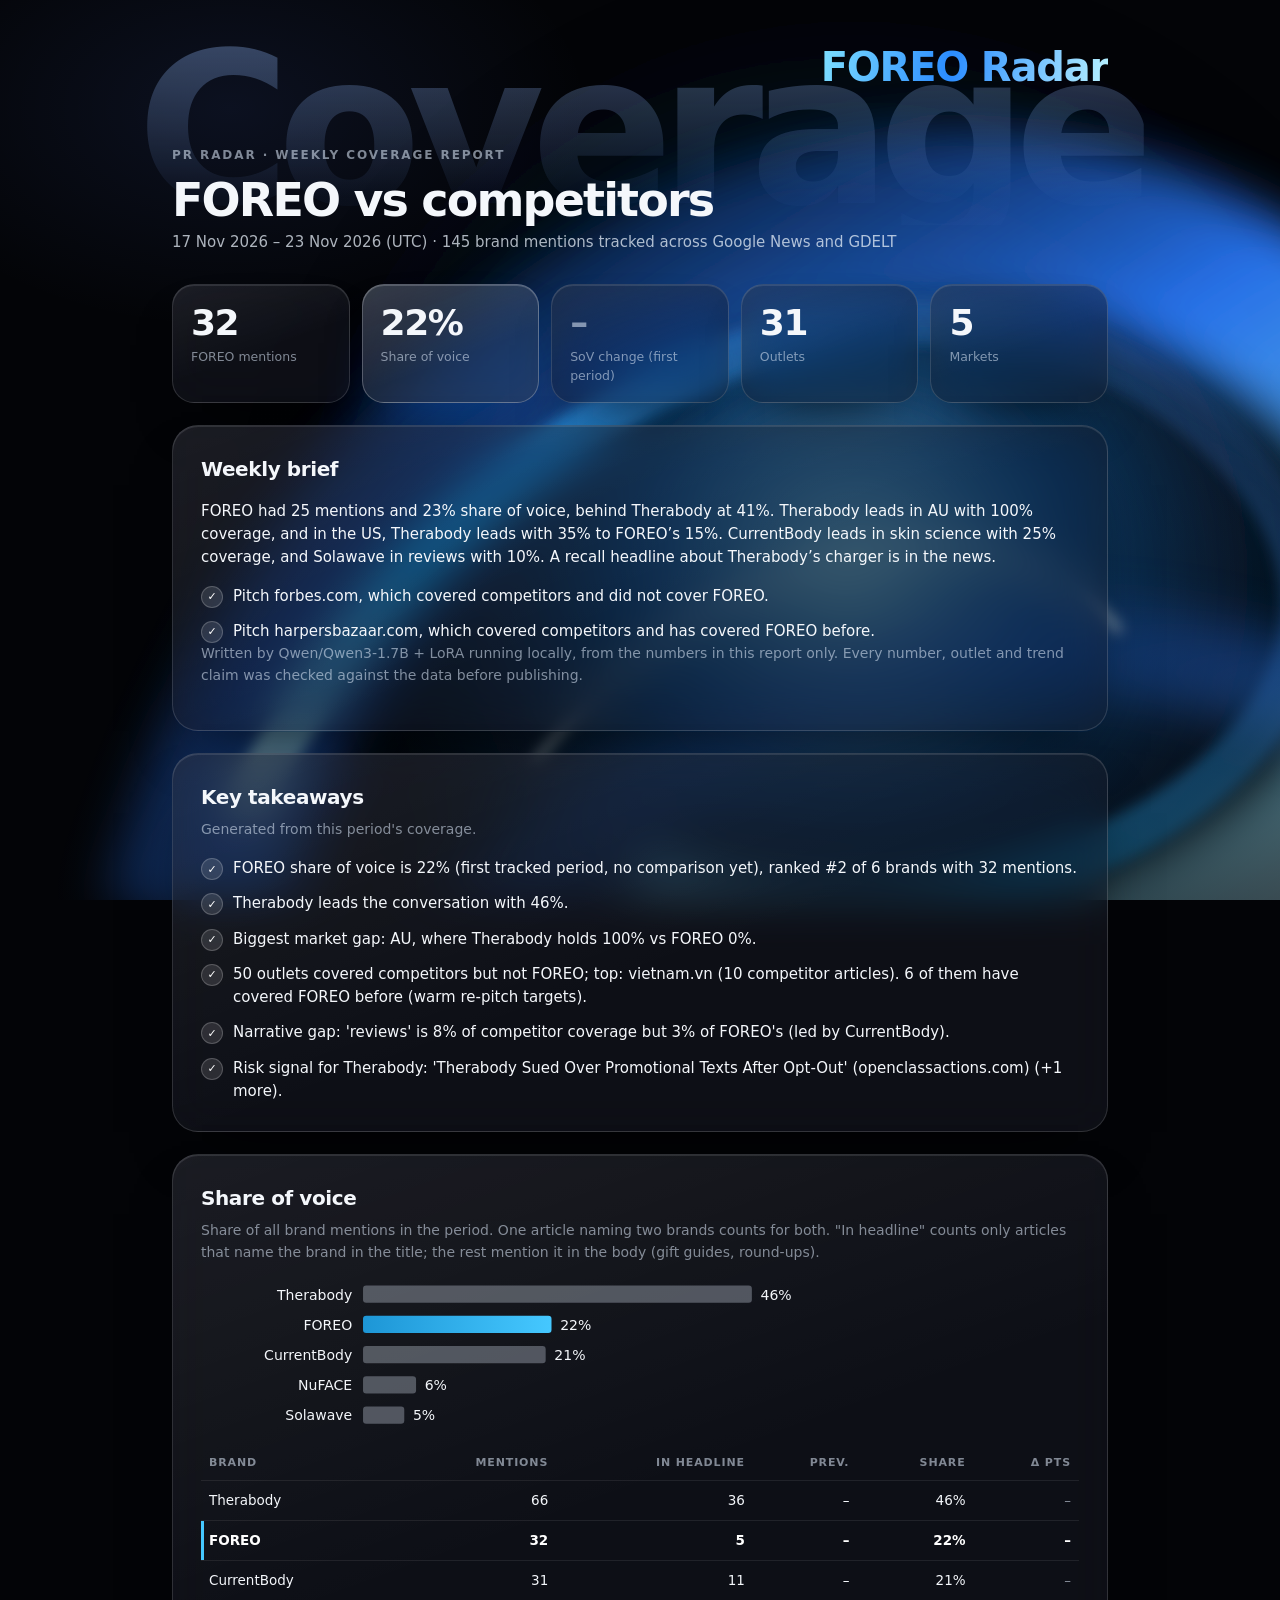
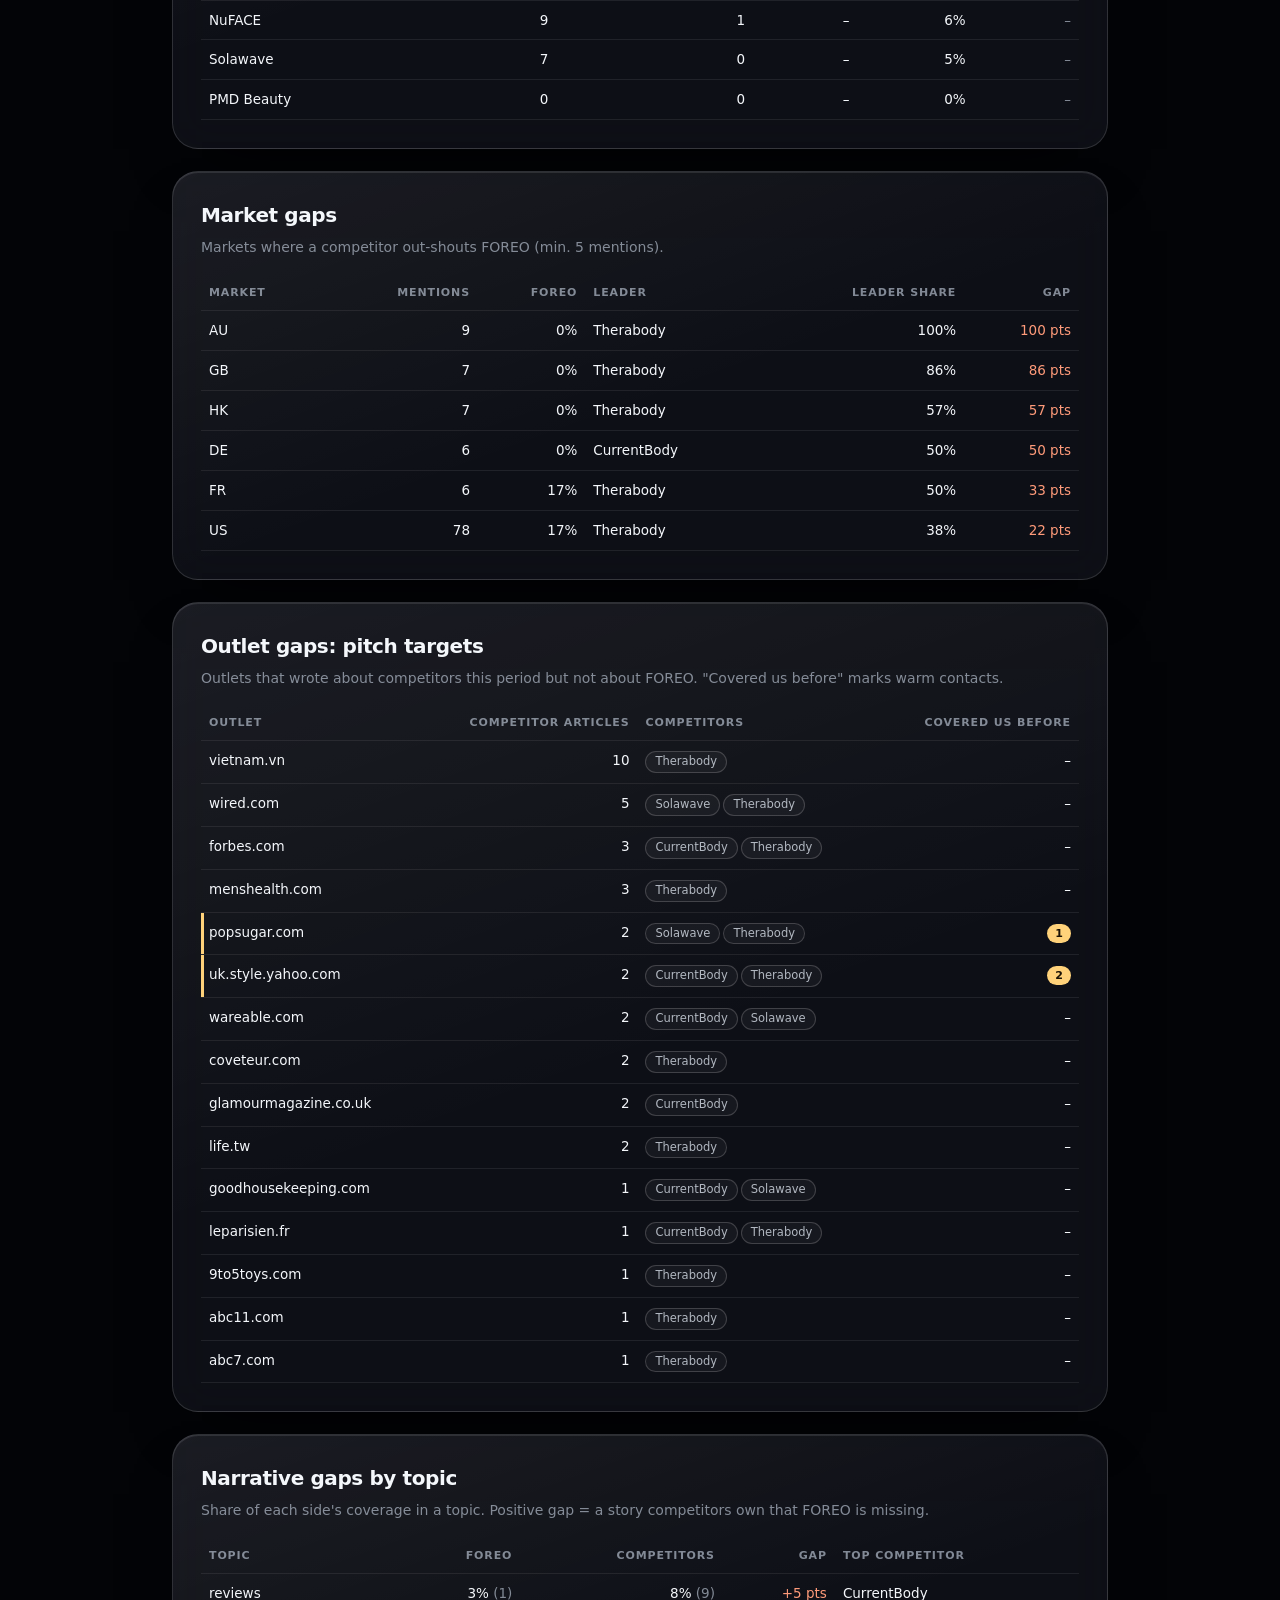
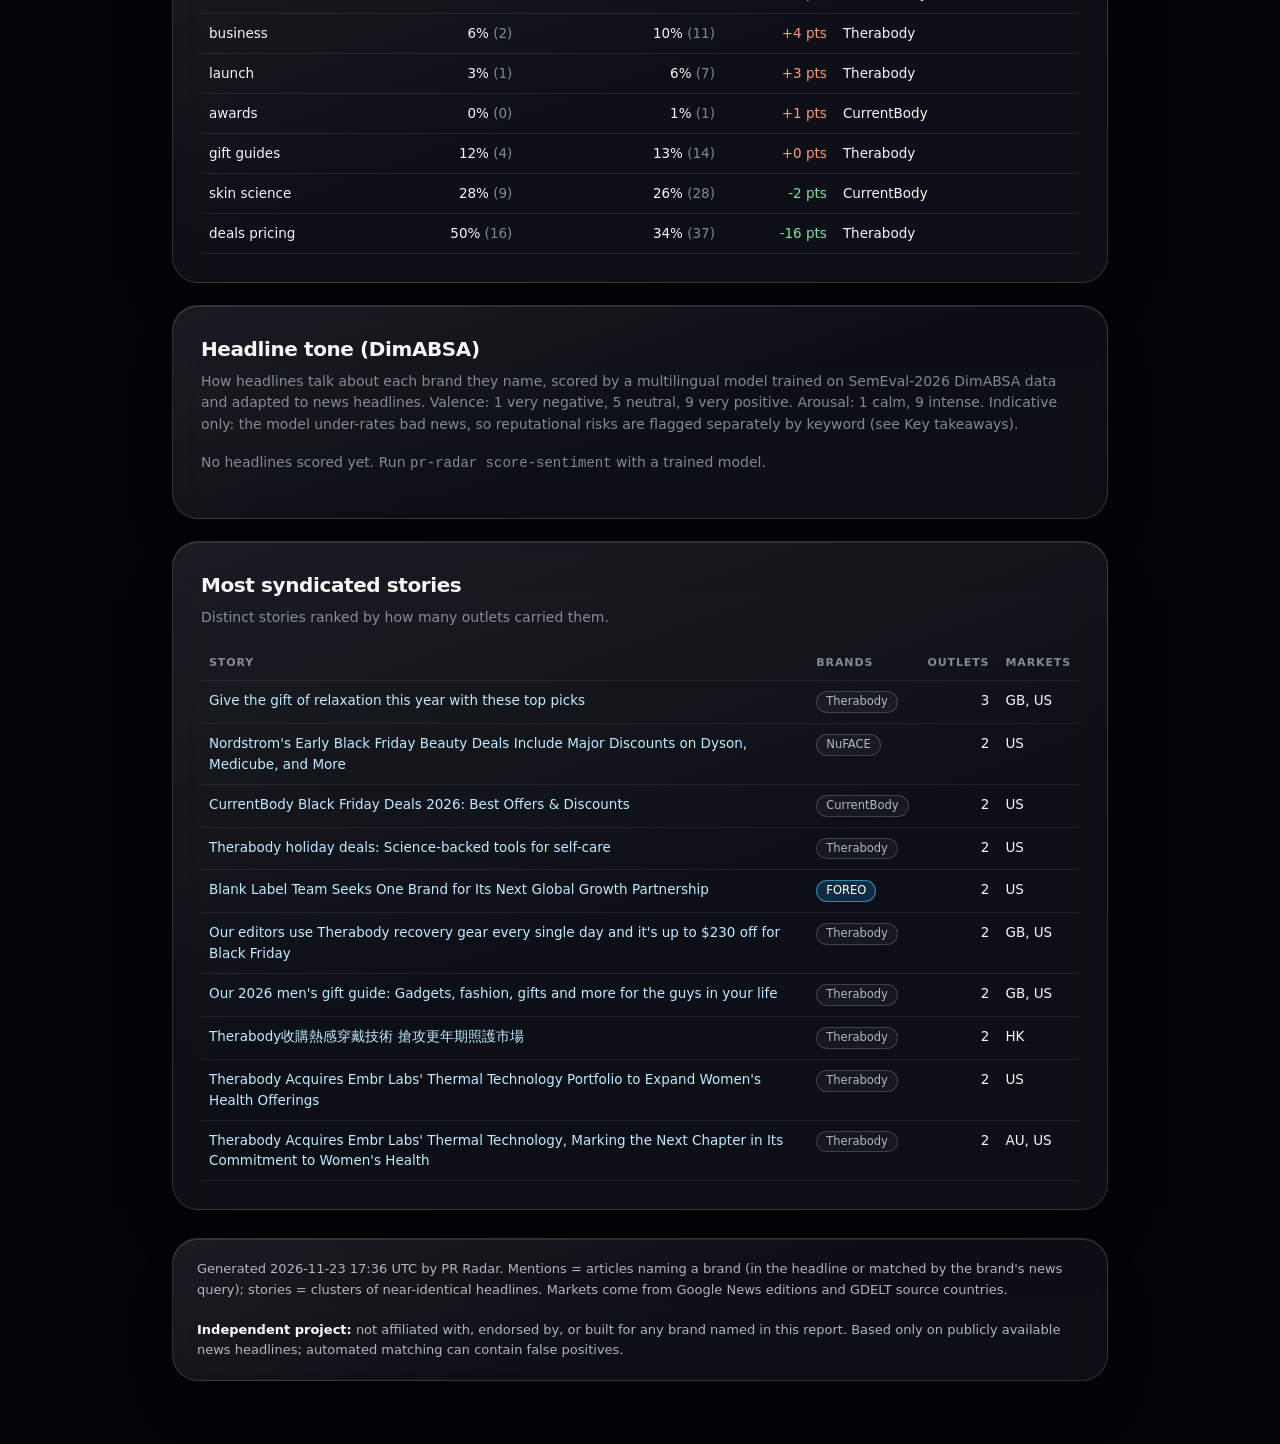
==== commit 45efb2b8: "Daily collection 2026-11-23" ====
--- a/docs/report.html
+++ b/docs/report.html
@@ -4,7 +4,7 @@
 <meta charset="utf-8">
 <meta name="viewport" content="width=device-width, initial-scale=1">
 <meta name="color-scheme" content="dark light">
-<title>PR Radar · FOREO · 16 Nov–22 Nov 2026</title>
+<title>PR Radar · FOREO · 17 Nov–23 Nov 2026</title>
 <style>
   :root {
     --bg: #030407; --ink: #f4f7fb; --ink-2: rgba(232, 240, 250, .74); --muted: rgba(214, 226, 242, .58);
@@ -142,14 +142,14 @@
     <div class="hero-accent">FOREO Radar</div>
     <p class="eyebrow">PR Radar · weekly coverage report</p>
     <h1>FOREO vs competitors</h1>
-    <p class="lede">16 Nov 2026 – 22 Nov 2026 (UTC) · 149 brand mentions tracked across Google News and GDELT</p>
+    <p class="lede">17 Nov 2026 – 23 Nov 2026 (UTC) · 145 brand mentions tracked across Google News and GDELT</p>
   </header>
 
   <section class="kpis">
-    <div class="kpi glass"><div class="v">29</div><div class="l">FOREO mentions</div></div>
-    <div class="kpi glass featured"><div class="v">19%</div><div class="l">Share of voice</div></div>
+    <div class="kpi glass"><div class="v">32</div><div class="l">FOREO mentions</div></div>
+    <div class="kpi glass featured"><div class="v">22%</div><div class="l">Share of voice</div></div>
     <div class="kpi glass"><div class="v muted">–</div><div class="l">SoV change (first period)</div></div>
-    <div class="kpi glass"><div class="v">28</div><div class="l">Outlets</div></div>
+    <div class="kpi glass"><div class="v">31</div><div class="l">Outlets</div></div>
     <div class="kpi glass"><div class="v">5</div><div class="l">Markets</div></div>
   </section>
 
@@ -165,43 +165,36 @@
     <h2>Key takeaways</h2>
     <p class="muted">Generated from this period's coverage.</p>
     <ul class="insights">
-<li>FOREO share of voice is 19% (first tracked period, no comparison yet), ranked #3 of 6 brands with 29 mentions.</li><li>Therabody leads the conversation with 45%.</li><li>Biggest market gap: AU, where Therabody holds 100% vs FOREO 0%.</li><li>50 outlets covered competitors but not FOREO; top: vietnam.vn (10 competitor articles). 4 of them have covered FOREO before (warm re-pitch targets).</li><li>Risk signal for Therabody: &#39;Therabody Recalls Therabody Theragun G4PRO Charger&#39; (ccpc.ie).</li>    </ul>
+<li>FOREO share of voice is 22% (first tracked period, no comparison yet), ranked #2 of 6 brands with 32 mentions.</li><li>Therabody leads the conversation with 46%.</li><li>Biggest market gap: AU, where Therabody holds 100% vs FOREO 0%.</li><li>50 outlets covered competitors but not FOREO; top: vietnam.vn (10 competitor articles). 6 of them have covered FOREO before (warm re-pitch targets).</li><li>Narrative gap: &#39;reviews&#39; is 8% of competitor coverage but 3% of FOREO&#39;s (led by CurrentBody).</li><li>Risk signal for Therabody: &#39;Therabody Sued Over Promotional Texts After Opt-Out&#39; (openclassactions.com) (+1 more).</li>    </ul>
   </section>
 
   <section class="card glass">
     <h2>Share of voice</h2>
     <p class="muted">Share of all brand mentions in the period. One article naming two brands counts for both. "In headline" counts only articles that name the brand in the title; the rest mention it in the body (gift guides, round-ups).</p>
-    <svg class="chart" viewBox="0 0 574 168" role="img" aria-label="bar chart" xmlns="http://www.w3.org/2000/svg"><text class="lbl" x="140" y="19" text-anchor="end">Therabody</text><rect class="bar" x="150" y="6" width="360.0" height="16" rx="3"/><text class="val" x="518.0" y="19">45%</text><text class="lbl" x="140" y="47" text-anchor="end">CurrentBody</text><rect class="bar" x="150" y="34" width="161.2" height="16" rx="3"/><text class="val" x="319.2" y="47">20%</text><text class="lbl" x="140" y="75" text-anchor="end">FOREO</text><rect class="bar hl" x="150" y="62" width="155.8" height="16" rx="3"/><text class="val" x="313.8" y="75">19%</text><text class="lbl" x="140" y="103" text-anchor="end">Solawave</text><rect class="bar" x="150" y="90" width="64.5" height="16" rx="3"/><text class="val" x="222.5" y="103">8%</text><text class="lbl" x="140" y="131" text-anchor="end">NuFACE</text><rect class="bar" x="150" y="118" width="48.4" height="16" rx="3"/><text class="val" x="206.4" y="131">6%</text><text class="lbl" x="140" y="159" text-anchor="end">PMD Beauty</text><rect class="bar" x="150" y="146" width="10.7" height="16" rx="3"/><text class="val" x="168.7" y="159">1%</text></svg>
+    <svg class="chart" viewBox="0 0 574 140" role="img" aria-label="bar chart" xmlns="http://www.w3.org/2000/svg"><text class="lbl" x="140" y="19" text-anchor="end">Therabody</text><rect class="bar" x="150" y="6" width="360.0" height="16" rx="3"/><text class="val" x="518.0" y="19">46%</text><text class="lbl" x="140" y="47" text-anchor="end">FOREO</text><rect class="bar hl" x="150" y="34" width="174.5" height="16" rx="3"/><text class="val" x="332.5" y="47">22%</text><text class="lbl" x="140" y="75" text-anchor="end">CurrentBody</text><rect class="bar" x="150" y="62" width="169.1" height="16" rx="3"/><text class="val" x="327.1" y="75">21%</text><text class="lbl" x="140" y="103" text-anchor="end">NuFACE</text><rect class="bar" x="150" y="90" width="49.1" height="16" rx="3"/><text class="val" x="207.1" y="103">6%</text><text class="lbl" x="140" y="131" text-anchor="end">Solawave</text><rect class="bar" x="150" y="118" width="38.2" height="16" rx="3"/><text class="val" x="196.2" y="131">5%</text></svg>
     <div class="scroll">
     <table style="margin-top:14px">
       <tr><th>Brand</th><th class="n">Mentions</th><th class="n">In headline</th><th class="n">Prev.</th><th class="n">Share</th><th class="n">Δ pts</th></tr>
       <tr class="">
         <td>Therabody</td>
-        <td class="n">67</td>
+        <td class="n">66</td>
+        <td class="n">36</td>
+        <td class="n">–</td>
+        <td class="n">46%</td>
+<td class="n muted">–</td>      </tr>
+      <tr class="hl">
+        <td>FOREO</td>
         <td class="n">32</td>
-        <td class="n">–</td>
-        <td class="n">45%</td>
+        <td class="n">5</td>
+        <td class="n">–</td>
+        <td class="n">22%</td>
 <td class="n muted">–</td>      </tr>
       <tr class="">
         <td>CurrentBody</td>
-        <td class="n">30</td>
+        <td class="n">31</td>
         <td class="n">11</td>
         <td class="n">–</td>
-        <td class="n">20%</td>
-<td class="n muted">–</td>      </tr>
-      <tr class="hl">
-        <td>FOREO</td>
-        <td class="n">29</td>
-        <td class="n">4</td>
-        <td class="n">–</td>
-        <td class="n">19%</td>
-<td class="n muted">–</td>      </tr>
-      <tr class="">
-        <td>Solawave</td>
-        <td class="n">12</td>
-        <td class="n">0</td>
-        <td class="n">–</td>
-        <td class="n">8%</td>
+        <td class="n">21%</td>
 <td class="n muted">–</td>      </tr>
       <tr class="">
         <td>NuFACE</td>
@@ -211,11 +204,18 @@
         <td class="n">6%</td>
 <td class="n muted">–</td>      </tr>
       <tr class="">
+        <td>Solawave</td>
+        <td class="n">7</td>
+        <td class="n">0</td>
+        <td class="n">–</td>
+        <td class="n">5%</td>
+<td class="n muted">–</td>      </tr>
+      <tr class="">
         <td>PMD Beauty</td>
-        <td class="n">2</td>
         <td class="n">0</td>
-        <td class="n">–</td>
-        <td class="n">1%</td>
+        <td class="n">0</td>
+        <td class="n">–</td>
+        <td class="n">0%</td>
 <td class="n muted">–</td>      </tr>
     </table>
     </div>
@@ -227,16 +227,18 @@
     <div class="scroll">
     <table>
       <tr><th>Market</th><th class="n">Mentions</th><th class="n">FOREO</th><th>Leader</th><th class="n">Leader share</th><th class="n">Gap</th></tr>
-      <tr><td>AU</td><td class="n">11</td><td class="n">0%</td>
+      <tr><td>AU</td><td class="n">9</td><td class="n">0%</td>
           <td>Therabody</td><td class="n">100%</td><td class="n down">100 pts</td></tr>
-      <tr><td>GB</td><td class="n">6</td><td class="n">0%</td>
-          <td>Therabody</td><td class="n">100%</td><td class="n down">100 pts</td></tr>
-      <tr><td>DE</td><td class="n">5</td><td class="n">0%</td>
-          <td>Therabody</td><td class="n">60%</td><td class="n down">60 pts</td></tr>
-      <tr><td>HK</td><td class="n">8</td><td class="n">0%</td>
+      <tr><td>GB</td><td class="n">7</td><td class="n">0%</td>
+          <td>Therabody</td><td class="n">86%</td><td class="n down">86 pts</td></tr>
+      <tr><td>HK</td><td class="n">7</td><td class="n">0%</td>
+          <td>Therabody</td><td class="n">57%</td><td class="n down">57 pts</td></tr>
+      <tr><td>DE</td><td class="n">6</td><td class="n">0%</td>
           <td>CurrentBody</td><td class="n">50%</td><td class="n down">50 pts</td></tr>
-      <tr><td>US</td><td class="n">86</td><td class="n">15%</td>
-          <td>Therabody</td><td class="n">35%</td><td class="n down">20 pts</td></tr>
+      <tr><td>FR</td><td class="n">6</td><td class="n">17%</td>
+          <td>Therabody</td><td class="n">50%</td><td class="n down">33 pts</td></tr>
+      <tr><td>US</td><td class="n">78</td><td class="n">17%</td>
+          <td>Therabody</td><td class="n">38%</td><td class="n down">22 pts</td></tr>
     </table>
     </div>
   </section>
@@ -250,10 +252,7 @@
       <tr class=""><td>vietnam.vn</td><td class="n">10</td>
           <td><span class="pill">Therabody</span></td>
           <td class="n">–</td></tr>
-      <tr class="warm"><td>harpersbazaar.com</td><td class="n">4</td>
-          <td><span class="pill">CurrentBody</span><span class="pill">PMD Beauty</span><span class="pill">Therabody</span></td>
-          <td class="n"><span class="warm-badge">2</span></td></tr>
-      <tr class=""><td>wired.com</td><td class="n">4</td>
+      <tr class=""><td>wired.com</td><td class="n">5</td>
           <td><span class="pill">Solawave</span><span class="pill">Therabody</span></td>
           <td class="n">–</td></tr>
       <tr class=""><td>forbes.com</td><td class="n">3</td>
@@ -261,9 +260,6 @@
           <td class="n">–</td></tr>
       <tr class=""><td>menshealth.com</td><td class="n">3</td>
           <td><span class="pill">Therabody</span></td>
-          <td class="n">–</td></tr>
-      <tr class=""><td>nymag.com</td><td class="n">2</td>
-          <td><span class="pill">CurrentBody</span><span class="pill">NuFACE</span><span class="pill">Solawave</span><span class="pill">Therabody</span></td>
           <td class="n">–</td></tr>
       <tr class="warm"><td>popsugar.com</td><td class="n">2</td>
           <td><span class="pill">Solawave</span><span class="pill">Therabody</span></td>
@@ -277,20 +273,26 @@
       <tr class=""><td>coveteur.com</td><td class="n">2</td>
           <td><span class="pill">Therabody</span></td>
           <td class="n">–</td></tr>
-      <tr class=""><td>elle.com</td><td class="n">2</td>
+      <tr class=""><td>glamourmagazine.co.uk</td><td class="n">2</td>
           <td><span class="pill">CurrentBody</span></td>
           <td class="n">–</td></tr>
       <tr class=""><td>life.tw</td><td class="n">2</td>
           <td><span class="pill">Therabody</span></td>
-          <td class="n">–</td></tr>
-      <tr class=""><td>ulifestyle.com.hk</td><td class="n">2</td>
-          <td><span class="pill">CurrentBody</span></td>
-          <td class="n">–</td></tr>
-      <tr class=""><td>globalnews.ca</td><td class="n">1</td>
-          <td><span class="pill">CurrentBody</span><span class="pill">Solawave</span><span class="pill">Therabody</span></td>
           <td class="n">–</td></tr>
       <tr class=""><td>goodhousekeeping.com</td><td class="n">1</td>
           <td><span class="pill">CurrentBody</span><span class="pill">Solawave</span></td>
+          <td class="n">–</td></tr>
+      <tr class=""><td>leparisien.fr</td><td class="n">1</td>
+          <td><span class="pill">CurrentBody</span><span class="pill">Therabody</span></td>
+          <td class="n">–</td></tr>
+      <tr class=""><td>9to5toys.com</td><td class="n">1</td>
+          <td><span class="pill">Therabody</span></td>
+          <td class="n">–</td></tr>
+      <tr class=""><td>abc11.com</td><td class="n">1</td>
+          <td><span class="pill">Therabody</span></td>
+          <td class="n">–</td></tr>
+      <tr class=""><td>abc7.com</td><td class="n">1</td>
+          <td><span class="pill">Therabody</span></td>
           <td class="n">–</td></tr>
     </table>
     </div>
@@ -306,36 +308,36 @@
           <td class="n">3% <span class="muted">(1)</span></td>
           <td class="n">8% <span class="muted">(9)</span></td>
           <td class="n down">+5 pts</td>
-          <td>Solawave</td></tr>
-      <tr><td>skin science</td>
-          <td class="n">24% <span class="muted">(7)</span></td>
-          <td class="n">28% <span class="muted">(32)</span></td>
+          <td>CurrentBody</td></tr>
+      <tr><td>business</td>
+          <td class="n">6% <span class="muted">(2)</span></td>
+          <td class="n">10% <span class="muted">(11)</span></td>
           <td class="n down">+4 pts</td>
-          <td>CurrentBody</td></tr>
-      <tr><td>gift guides</td>
-          <td class="n">14% <span class="muted">(4)</span></td>
-          <td class="n">17% <span class="muted">(19)</span></td>
-          <td class="n down">+3 pts</td>
           <td>Therabody</td></tr>
       <tr><td>launch</td>
           <td class="n">3% <span class="muted">(1)</span></td>
           <td class="n">6% <span class="muted">(7)</span></td>
           <td class="n down">+3 pts</td>
           <td>Therabody</td></tr>
-      <tr><td>business</td>
-          <td class="n">7% <span class="muted">(2)</span></td>
-          <td class="n">8% <span class="muted">(9)</span></td>
-          <td class="n down">+1 pts</td>
-          <td>Therabody</td></tr>
       <tr><td>awards</td>
           <td class="n">0% <span class="muted">(0)</span></td>
           <td class="n">1% <span class="muted">(1)</span></td>
           <td class="n down">+1 pts</td>
           <td>CurrentBody</td></tr>
+      <tr><td>gift guides</td>
+          <td class="n">12% <span class="muted">(4)</span></td>
+          <td class="n">13% <span class="muted">(14)</span></td>
+          <td class="n down">+0 pts</td>
+          <td>Therabody</td></tr>
+      <tr><td>skin science</td>
+          <td class="n">28% <span class="muted">(9)</span></td>
+          <td class="n">26% <span class="muted">(28)</span></td>
+          <td class="n up">-2 pts</td>
+          <td>CurrentBody</td></tr>
       <tr><td>deals pricing</td>
-          <td class="n">55% <span class="muted">(16)</span></td>
-          <td class="n">31% <span class="muted">(35)</span></td>
-          <td class="n up">-24 pts</td>
+          <td class="n">50% <span class="muted">(16)</span></td>
+          <td class="n">34% <span class="muted">(37)</span></td>
+          <td class="n up">-16 pts</td>
           <td>Therabody</td></tr>
     </table>
     </div>
@@ -361,33 +363,33 @@
       <tr><td><a href="https://news.google.com/rss/articles/CBMic0FVX3lxTE1kVWZ0WTNZeGdjS3NBMUc5MDcwN193NmlPMVVIcnVraVBJMG4zQXVVZ29DUjBmUEE4aTJTNHFFTS0xdU1aX2hNelF6dy01ekNnZHhtLVdTdnRGNk9WNHZlRHREa1Nhd1BSbHlrclduTUJjZVU?oc=5" rel="noopener">CurrentBody Black Friday Deals 2026: Best Offers &amp; Discounts</a></td>
           <td><span class="pill">CurrentBody</span></td>
           <td class="n">2</td><td>US</td></tr>
+      <tr><td><a href="https://news.google.com/rss/articles/CBMiVkFVX3lxTE9UY2I2WHBXVEQ3Umh2amFKVWhwYjRUWGhqbjI0VThpejBJNWFfNFp1cU5BSE1pMHFqQUhRci0wOWk0QV9tR1dLSGhRN3g2SGsyVUt1bmpB?oc=5" rel="noopener">Therabody holiday deals: Science-backed tools for self-care</a></td>
+          <td><span class="pill">Therabody</span></td>
+          <td class="n">2</td><td>US</td></tr>
       <tr><td><a href="https://news.google.com/rss/articles/[base64]?oc=5" rel="noopener">Blank Label Team Seeks One Brand for Its Next Global Growth Partnership</a></td>
           <td><span class="pill us">FOREO</span></td>
           <td class="n">2</td><td>US</td></tr>
       <tr><td><a href="https://news.google.com/rss/articles/CBMib0FVX3lxTE1taG9TTVJhYjlpZml5d1FuVExiRzVVbDNtSDdwN2FQUWpsMXY1TG9lOGloeldnUmhGc1pkTEdielJkWkN1YjJKZHRDa2ozdXpMRzAwdXlCdVhUM3YzQjh4WW5oTFVhaEp0UkRLSk95MA?oc=5" rel="noopener">Our editors use Therabody recovery gear every single day and it&#39;s up to $230 off for Black Friday</a></td>
           <td><span class="pill">Therabody</span></td>
           <td class="n">2</td><td>GB, US</td></tr>
-      <tr><td><a href="https://news.google.com/rss/articles/CBMib0FVX3lxTE1HdHlod1JHQ1FJMTlPX05ybjZfYUlIMnUwVXdZVkpwUDJPRFROTVh2RXZ2MmI1bzMtdnQ3QVI5ckZpamRzLVRJbkFTMHV2bG9FUVBBeVkyazg0UG5ueWtxNGVXVnZtRWJWLWprb0dZdw?oc=5" rel="noopener">Our 2026 men&#39;s gift guide: Gadgets, fashion, personalized gifts and more for the guys in your life</a></td>
+      <tr><td><a href="https://news.google.com/rss/articles/[base64]?oc=5" rel="noopener">Our 2026 men&#39;s gift guide: Gadgets, fashion, gifts and more for the guys in your life</a></td>
           <td><span class="pill">Therabody</span></td>
           <td class="n">2</td><td>GB, US</td></tr>
-      <tr><td><a href="https://news.google.com/rss/articles/[base64]?oc=5" rel="noopener">Therabody收購熱感穿戴技術 搶攻更年期照護市場</a></td>
+      <tr><td><a href="https://news.google.com/rss/articles/[base64]?oc=5" rel="noopener">Therabody收購熱感穿戴技術 搶攻更年期照護市場</a></td>
           <td><span class="pill">Therabody</span></td>
           <td class="n">2</td><td>HK</td></tr>
       <tr><td><a href="https://news.google.com/rss/articles/[base64]?oc=5" rel="noopener">Therabody Acquires Embr Labs&#39; Thermal Technology Portfolio to Expand Women&#39;s Health Offerings</a></td>
           <td><span class="pill">Therabody</span></td>
           <td class="n">2</td><td>US</td></tr>
-      <tr><td><a href="https://news.google.com/rss/articles/[base64]?oc=5" rel="noopener">CurrentBody’s viral LED mask everyone wants is now 20% off for Black Friday</a></td>
-          <td><span class="pill">CurrentBody</span></td>
-          <td class="n">2</td><td>US</td></tr>
-      <tr><td><a href="https://news.google.com/rss/articles/[base64]?oc=5" rel="noopener">If You Buy One Beauty Tech Tool, Make It One of These Editor-Loved Microcurrent Devices</a></td>
-          <td><span class="pill us">FOREO</span><span class="pill">NuFACE</span></td>
-          <td class="n">2</td><td>US</td></tr>
+      <tr><td><a href="https://news.google.com/rss/articles/[base64]?oc=5" rel="noopener">Therabody Acquires Embr Labs&#39; Thermal Technology, Marking the Next Chapter in Its Commitment to Women&#39;s Health</a></td>
+          <td><span class="pill">Therabody</span></td>
+          <td class="n">2</td><td>AU, US</td></tr>
     </table>
     </div>
   </section>
 
   <footer class="glass">
-    Generated 2026-11-22 14:12 UTC by PR Radar. Mentions = articles naming a brand (in the headline or matched by the brand's news query);
+    Generated 2026-11-23 17:36 UTC by PR Radar. Mentions = articles naming a brand (in the headline or matched by the brand's news query);
     stories = clusters of near-identical headlines. Markets come from Google News editions and GDELT source countries.
     <br><br>
     <strong>Independent project:</strong> not affiliated with, endorsed by, or built for any brand named in this report. Based only on publicly available news headlines;
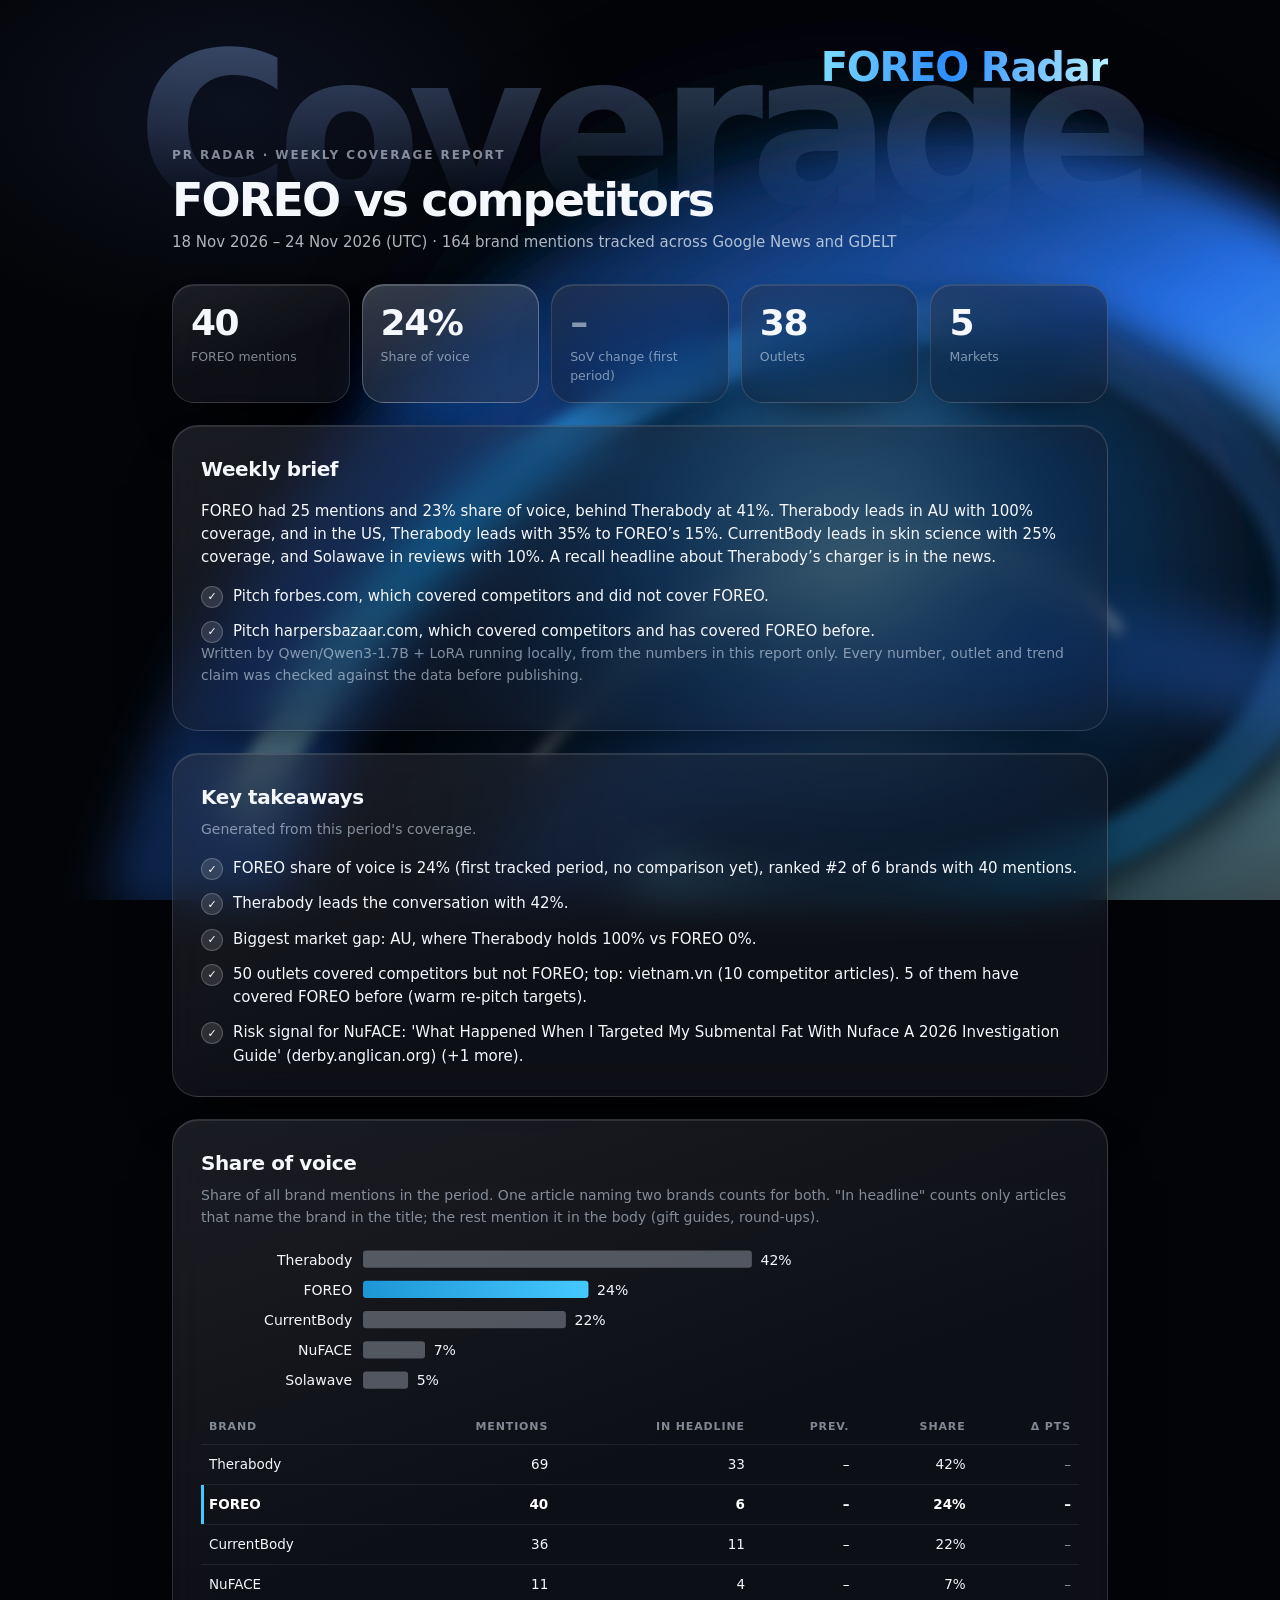
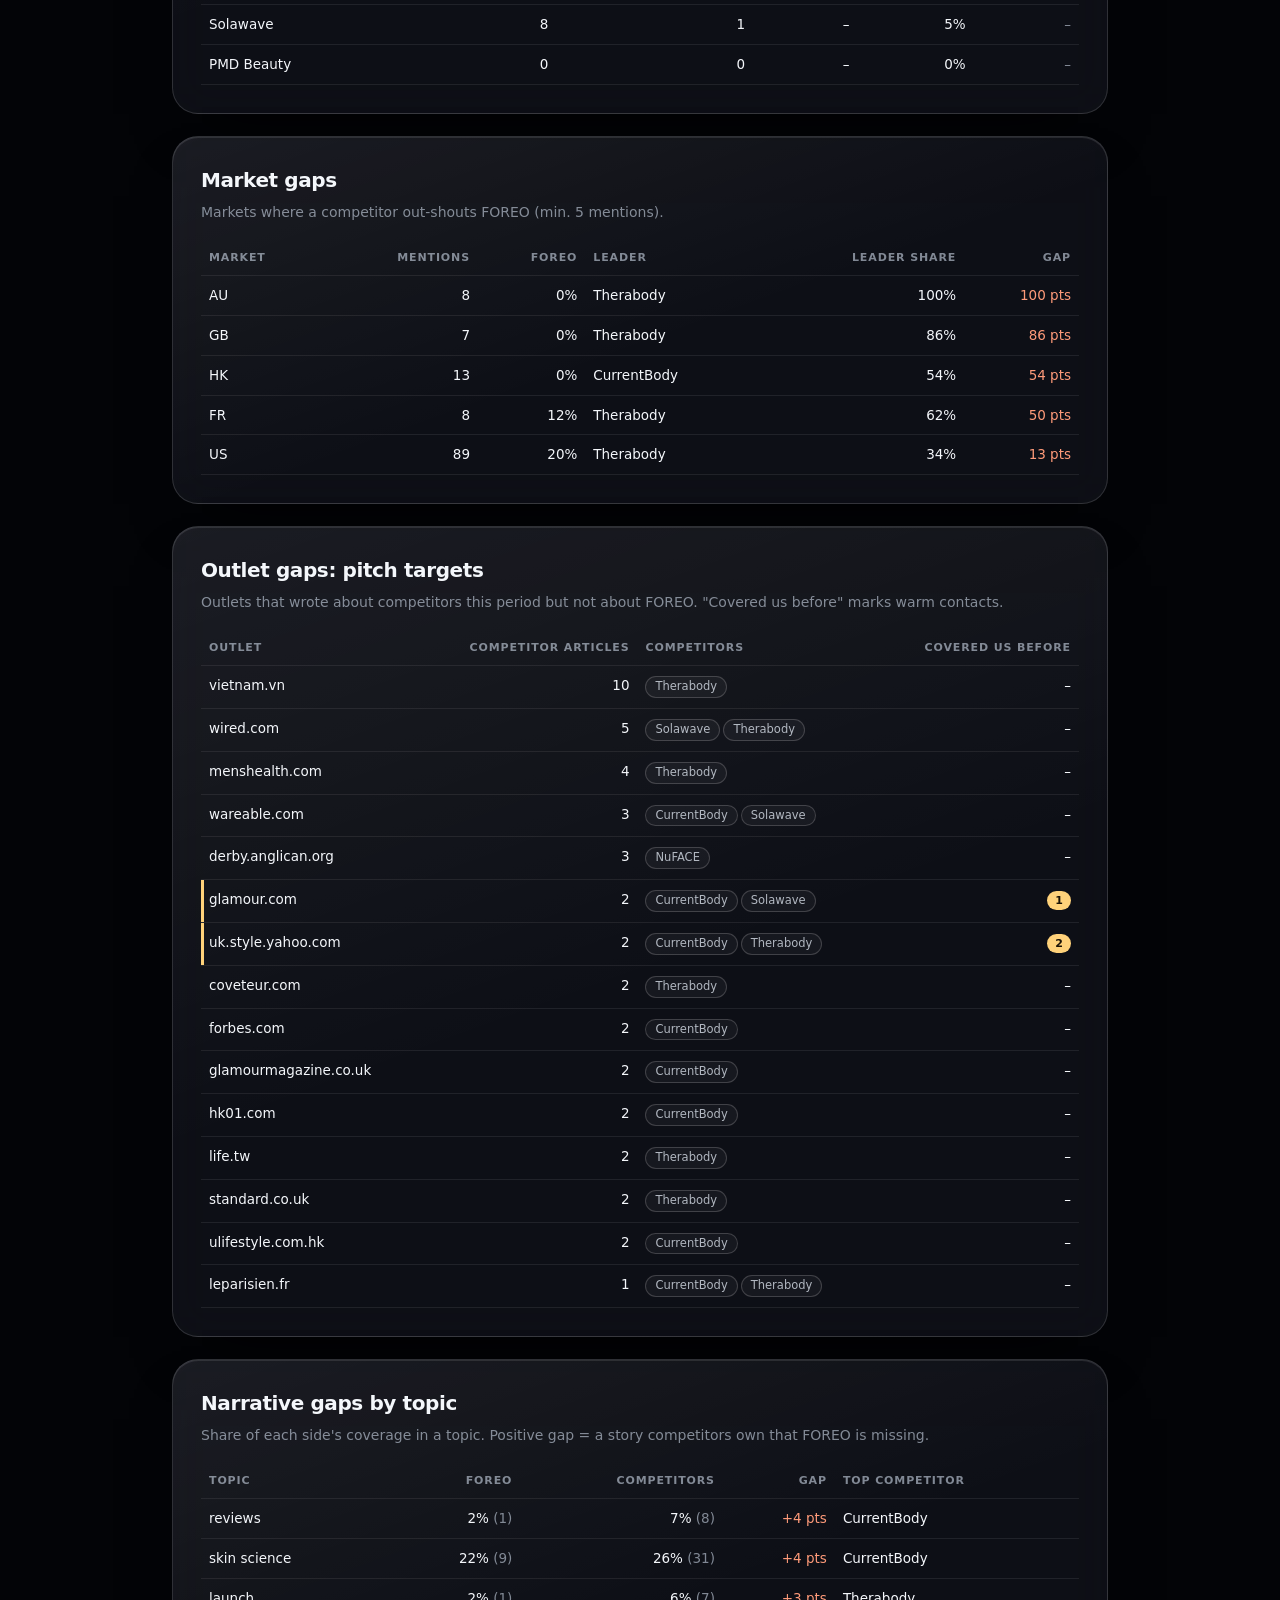
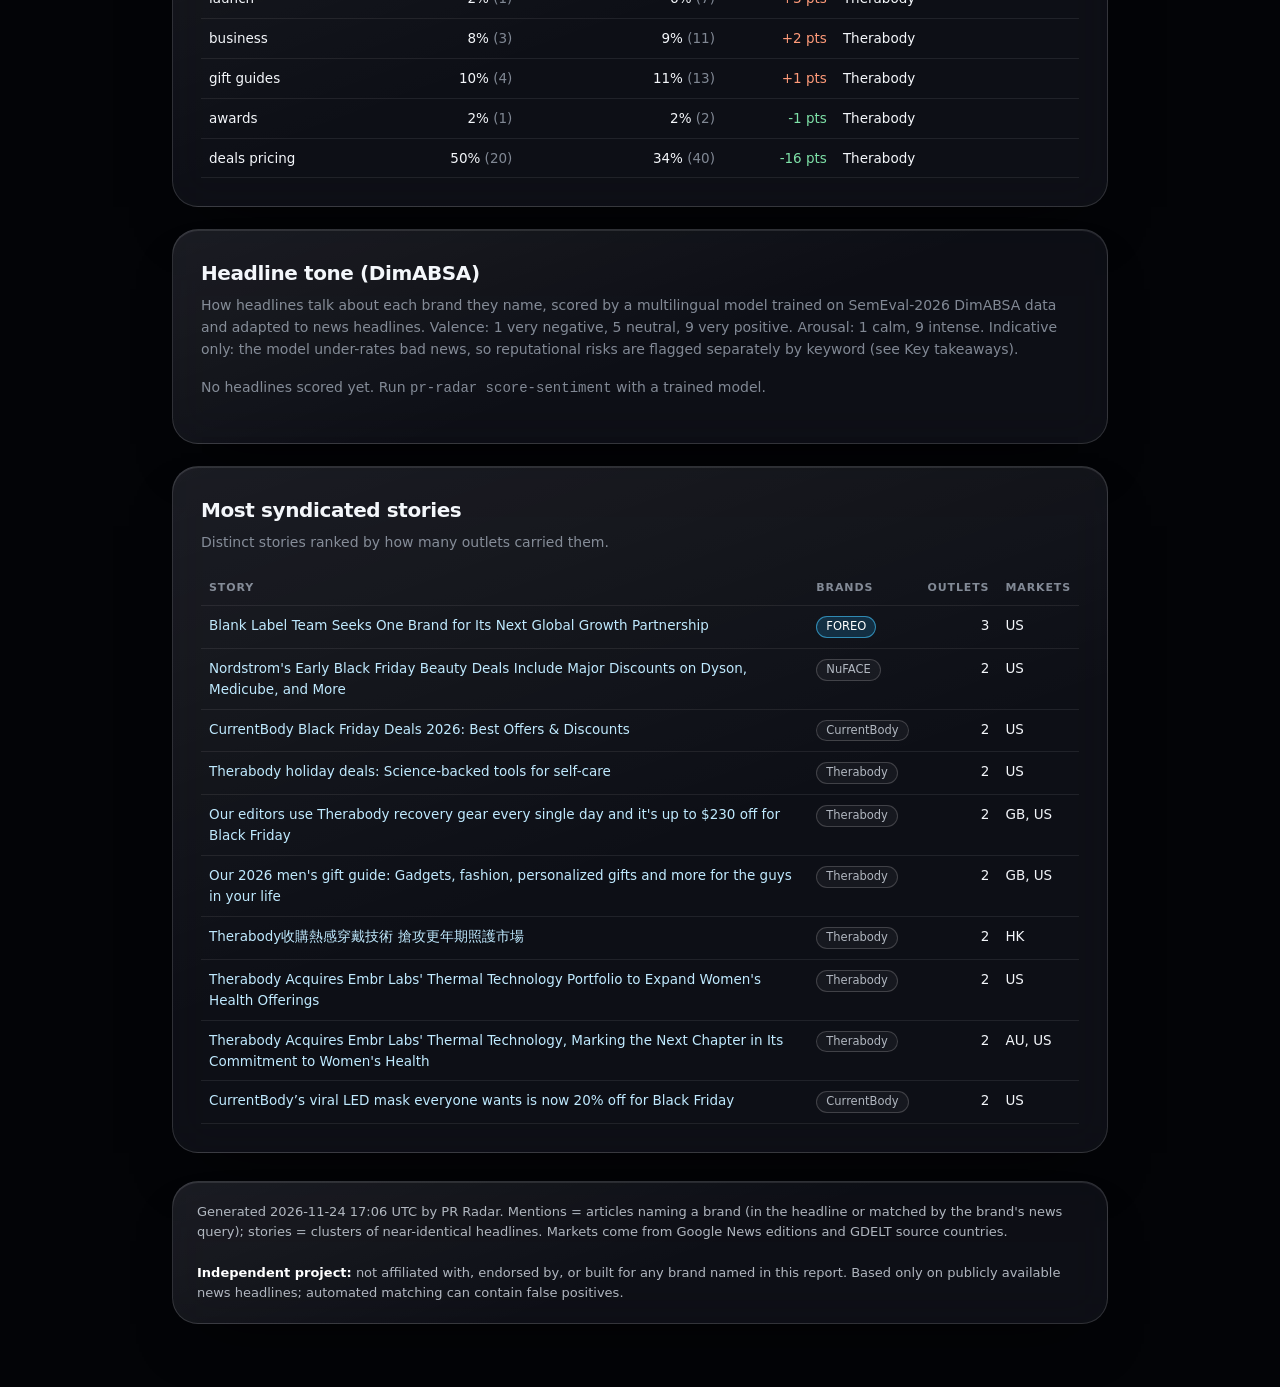
==== commit a386fe57: "Daily collection 2026-11-24" ====
--- a/docs/report.html
+++ b/docs/report.html
@@ -4,7 +4,7 @@
 <meta charset="utf-8">
 <meta name="viewport" content="width=device-width, initial-scale=1">
 <meta name="color-scheme" content="dark light">
-<title>PR Radar · FOREO · 17 Nov–23 Nov 2026</title>
+<title>PR Radar · FOREO · 18 Nov–24 Nov 2026</title>
 <style>
   :root {
     --bg: #030407; --ink: #f4f7fb; --ink-2: rgba(232, 240, 250, .74); --muted: rgba(214, 226, 242, .58);
@@ -142,14 +142,14 @@
     <div class="hero-accent">FOREO Radar</div>
     <p class="eyebrow">PR Radar · weekly coverage report</p>
     <h1>FOREO vs competitors</h1>
-    <p class="lede">17 Nov 2026 – 23 Nov 2026 (UTC) · 145 brand mentions tracked across Google News and GDELT</p>
+    <p class="lede">18 Nov 2026 – 24 Nov 2026 (UTC) · 164 brand mentions tracked across Google News and GDELT</p>
   </header>
 
   <section class="kpis">
-    <div class="kpi glass"><div class="v">32</div><div class="l">FOREO mentions</div></div>
-    <div class="kpi glass featured"><div class="v">22%</div><div class="l">Share of voice</div></div>
+    <div class="kpi glass"><div class="v">40</div><div class="l">FOREO mentions</div></div>
+    <div class="kpi glass featured"><div class="v">24%</div><div class="l">Share of voice</div></div>
     <div class="kpi glass"><div class="v muted">–</div><div class="l">SoV change (first period)</div></div>
-    <div class="kpi glass"><div class="v">31</div><div class="l">Outlets</div></div>
+    <div class="kpi glass"><div class="v">38</div><div class="l">Outlets</div></div>
     <div class="kpi glass"><div class="v">5</div><div class="l">Markets</div></div>
   </section>
 
@@ -165,48 +165,48 @@
     <h2>Key takeaways</h2>
     <p class="muted">Generated from this period's coverage.</p>
     <ul class="insights">
-<li>FOREO share of voice is 22% (first tracked period, no comparison yet), ranked #2 of 6 brands with 32 mentions.</li><li>Therabody leads the conversation with 46%.</li><li>Biggest market gap: AU, where Therabody holds 100% vs FOREO 0%.</li><li>50 outlets covered competitors but not FOREO; top: vietnam.vn (10 competitor articles). 6 of them have covered FOREO before (warm re-pitch targets).</li><li>Narrative gap: &#39;reviews&#39; is 8% of competitor coverage but 3% of FOREO&#39;s (led by CurrentBody).</li><li>Risk signal for Therabody: &#39;Therabody Sued Over Promotional Texts After Opt-Out&#39; (openclassactions.com) (+1 more).</li>    </ul>
+<li>FOREO share of voice is 24% (first tracked period, no comparison yet), ranked #2 of 6 brands with 40 mentions.</li><li>Therabody leads the conversation with 42%.</li><li>Biggest market gap: AU, where Therabody holds 100% vs FOREO 0%.</li><li>50 outlets covered competitors but not FOREO; top: vietnam.vn (10 competitor articles). 5 of them have covered FOREO before (warm re-pitch targets).</li><li>Risk signal for NuFACE: &#39;What Happened When I Targeted My Submental Fat With Nuface A 2026 Investigation Guide&#39; (derby.anglican.org) (+1 more).</li>    </ul>
   </section>
 
   <section class="card glass">
     <h2>Share of voice</h2>
     <p class="muted">Share of all brand mentions in the period. One article naming two brands counts for both. "In headline" counts only articles that name the brand in the title; the rest mention it in the body (gift guides, round-ups).</p>
-    <svg class="chart" viewBox="0 0 574 140" role="img" aria-label="bar chart" xmlns="http://www.w3.org/2000/svg"><text class="lbl" x="140" y="19" text-anchor="end">Therabody</text><rect class="bar" x="150" y="6" width="360.0" height="16" rx="3"/><text class="val" x="518.0" y="19">46%</text><text class="lbl" x="140" y="47" text-anchor="end">FOREO</text><rect class="bar hl" x="150" y="34" width="174.5" height="16" rx="3"/><text class="val" x="332.5" y="47">22%</text><text class="lbl" x="140" y="75" text-anchor="end">CurrentBody</text><rect class="bar" x="150" y="62" width="169.1" height="16" rx="3"/><text class="val" x="327.1" y="75">21%</text><text class="lbl" x="140" y="103" text-anchor="end">NuFACE</text><rect class="bar" x="150" y="90" width="49.1" height="16" rx="3"/><text class="val" x="207.1" y="103">6%</text><text class="lbl" x="140" y="131" text-anchor="end">Solawave</text><rect class="bar" x="150" y="118" width="38.2" height="16" rx="3"/><text class="val" x="196.2" y="131">5%</text></svg>
+    <svg class="chart" viewBox="0 0 574 140" role="img" aria-label="bar chart" xmlns="http://www.w3.org/2000/svg"><text class="lbl" x="140" y="19" text-anchor="end">Therabody</text><rect class="bar" x="150" y="6" width="360.0" height="16" rx="3"/><text class="val" x="518.0" y="19">42%</text><text class="lbl" x="140" y="47" text-anchor="end">FOREO</text><rect class="bar hl" x="150" y="34" width="208.7" height="16" rx="3"/><text class="val" x="366.7" y="47">24%</text><text class="lbl" x="140" y="75" text-anchor="end">CurrentBody</text><rect class="bar" x="150" y="62" width="187.8" height="16" rx="3"/><text class="val" x="345.8" y="75">22%</text><text class="lbl" x="140" y="103" text-anchor="end">NuFACE</text><rect class="bar" x="150" y="90" width="57.4" height="16" rx="3"/><text class="val" x="215.4" y="103">7%</text><text class="lbl" x="140" y="131" text-anchor="end">Solawave</text><rect class="bar" x="150" y="118" width="41.7" height="16" rx="3"/><text class="val" x="199.7" y="131">5%</text></svg>
     <div class="scroll">
     <table style="margin-top:14px">
       <tr><th>Brand</th><th class="n">Mentions</th><th class="n">In headline</th><th class="n">Prev.</th><th class="n">Share</th><th class="n">Δ pts</th></tr>
       <tr class="">
         <td>Therabody</td>
-        <td class="n">66</td>
-        <td class="n">36</td>
-        <td class="n">–</td>
-        <td class="n">46%</td>
+        <td class="n">69</td>
+        <td class="n">33</td>
+        <td class="n">–</td>
+        <td class="n">42%</td>
 <td class="n muted">–</td>      </tr>
       <tr class="hl">
         <td>FOREO</td>
-        <td class="n">32</td>
-        <td class="n">5</td>
+        <td class="n">40</td>
+        <td class="n">6</td>
+        <td class="n">–</td>
+        <td class="n">24%</td>
+<td class="n muted">–</td>      </tr>
+      <tr class="">
+        <td>CurrentBody</td>
+        <td class="n">36</td>
+        <td class="n">11</td>
         <td class="n">–</td>
         <td class="n">22%</td>
 <td class="n muted">–</td>      </tr>
       <tr class="">
-        <td>CurrentBody</td>
-        <td class="n">31</td>
+        <td>NuFACE</td>
         <td class="n">11</td>
-        <td class="n">–</td>
-        <td class="n">21%</td>
-<td class="n muted">–</td>      </tr>
-      <tr class="">
-        <td>NuFACE</td>
-        <td class="n">9</td>
+        <td class="n">4</td>
+        <td class="n">–</td>
+        <td class="n">7%</td>
+<td class="n muted">–</td>      </tr>
+      <tr class="">
+        <td>Solawave</td>
+        <td class="n">8</td>
         <td class="n">1</td>
-        <td class="n">–</td>
-        <td class="n">6%</td>
-<td class="n muted">–</td>      </tr>
-      <tr class="">
-        <td>Solawave</td>
-        <td class="n">7</td>
-        <td class="n">0</td>
         <td class="n">–</td>
         <td class="n">5%</td>
 <td class="n muted">–</td>      </tr>
@@ -227,18 +227,16 @@
     <div class="scroll">
     <table>
       <tr><th>Market</th><th class="n">Mentions</th><th class="n">FOREO</th><th>Leader</th><th class="n">Leader share</th><th class="n">Gap</th></tr>
-      <tr><td>AU</td><td class="n">9</td><td class="n">0%</td>
+      <tr><td>AU</td><td class="n">8</td><td class="n">0%</td>
           <td>Therabody</td><td class="n">100%</td><td class="n down">100 pts</td></tr>
       <tr><td>GB</td><td class="n">7</td><td class="n">0%</td>
           <td>Therabody</td><td class="n">86%</td><td class="n down">86 pts</td></tr>
-      <tr><td>HK</td><td class="n">7</td><td class="n">0%</td>
-          <td>Therabody</td><td class="n">57%</td><td class="n down">57 pts</td></tr>
-      <tr><td>DE</td><td class="n">6</td><td class="n">0%</td>
-          <td>CurrentBody</td><td class="n">50%</td><td class="n down">50 pts</td></tr>
-      <tr><td>FR</td><td class="n">6</td><td class="n">17%</td>
-          <td>Therabody</td><td class="n">50%</td><td class="n down">33 pts</td></tr>
-      <tr><td>US</td><td class="n">78</td><td class="n">17%</td>
-          <td>Therabody</td><td class="n">38%</td><td class="n down">22 pts</td></tr>
+      <tr><td>HK</td><td class="n">13</td><td class="n">0%</td>
+          <td>CurrentBody</td><td class="n">54%</td><td class="n down">54 pts</td></tr>
+      <tr><td>FR</td><td class="n">8</td><td class="n">12%</td>
+          <td>Therabody</td><td class="n">62%</td><td class="n down">50 pts</td></tr>
+      <tr><td>US</td><td class="n">89</td><td class="n">20%</td>
+          <td>Therabody</td><td class="n">34%</td><td class="n down">13 pts</td></tr>
     </table>
     </div>
   </section>
@@ -255,44 +253,44 @@
       <tr class=""><td>wired.com</td><td class="n">5</td>
           <td><span class="pill">Solawave</span><span class="pill">Therabody</span></td>
           <td class="n">–</td></tr>
-      <tr class=""><td>forbes.com</td><td class="n">3</td>
-          <td><span class="pill">CurrentBody</span><span class="pill">Therabody</span></td>
-          <td class="n">–</td></tr>
-      <tr class=""><td>menshealth.com</td><td class="n">3</td>
-          <td><span class="pill">Therabody</span></td>
-          <td class="n">–</td></tr>
-      <tr class="warm"><td>popsugar.com</td><td class="n">2</td>
-          <td><span class="pill">Solawave</span><span class="pill">Therabody</span></td>
+      <tr class=""><td>menshealth.com</td><td class="n">4</td>
+          <td><span class="pill">Therabody</span></td>
+          <td class="n">–</td></tr>
+      <tr class=""><td>wareable.com</td><td class="n">3</td>
+          <td><span class="pill">CurrentBody</span><span class="pill">Solawave</span></td>
+          <td class="n">–</td></tr>
+      <tr class=""><td>derby.anglican.org</td><td class="n">3</td>
+          <td><span class="pill">NuFACE</span></td>
+          <td class="n">–</td></tr>
+      <tr class="warm"><td>glamour.com</td><td class="n">2</td>
+          <td><span class="pill">CurrentBody</span><span class="pill">Solawave</span></td>
           <td class="n"><span class="warm-badge">1</span></td></tr>
       <tr class="warm"><td>uk.style.yahoo.com</td><td class="n">2</td>
           <td><span class="pill">CurrentBody</span><span class="pill">Therabody</span></td>
           <td class="n"><span class="warm-badge">2</span></td></tr>
-      <tr class=""><td>wareable.com</td><td class="n">2</td>
-          <td><span class="pill">CurrentBody</span><span class="pill">Solawave</span></td>
-          <td class="n">–</td></tr>
       <tr class=""><td>coveteur.com</td><td class="n">2</td>
           <td><span class="pill">Therabody</span></td>
           <td class="n">–</td></tr>
+      <tr class=""><td>forbes.com</td><td class="n">2</td>
+          <td><span class="pill">CurrentBody</span></td>
+          <td class="n">–</td></tr>
       <tr class=""><td>glamourmagazine.co.uk</td><td class="n">2</td>
           <td><span class="pill">CurrentBody</span></td>
           <td class="n">–</td></tr>
+      <tr class=""><td>hk01.com</td><td class="n">2</td>
+          <td><span class="pill">CurrentBody</span></td>
+          <td class="n">–</td></tr>
       <tr class=""><td>life.tw</td><td class="n">2</td>
           <td><span class="pill">Therabody</span></td>
           <td class="n">–</td></tr>
-      <tr class=""><td>goodhousekeeping.com</td><td class="n">1</td>
-          <td><span class="pill">CurrentBody</span><span class="pill">Solawave</span></td>
+      <tr class=""><td>standard.co.uk</td><td class="n">2</td>
+          <td><span class="pill">Therabody</span></td>
+          <td class="n">–</td></tr>
+      <tr class=""><td>ulifestyle.com.hk</td><td class="n">2</td>
+          <td><span class="pill">CurrentBody</span></td>
           <td class="n">–</td></tr>
       <tr class=""><td>leparisien.fr</td><td class="n">1</td>
           <td><span class="pill">CurrentBody</span><span class="pill">Therabody</span></td>
-          <td class="n">–</td></tr>
-      <tr class=""><td>9to5toys.com</td><td class="n">1</td>
-          <td><span class="pill">Therabody</span></td>
-          <td class="n">–</td></tr>
-      <tr class=""><td>abc11.com</td><td class="n">1</td>
-          <td><span class="pill">Therabody</span></td>
-          <td class="n">–</td></tr>
-      <tr class=""><td>abc7.com</td><td class="n">1</td>
-          <td><span class="pill">Therabody</span></td>
           <td class="n">–</td></tr>
     </table>
     </div>
@@ -305,38 +303,38 @@
     <table>
       <tr><th>Topic</th><th class="n">FOREO</th><th class="n">Competitors</th><th class="n">Gap</th><th>Top competitor</th></tr>
       <tr><td>reviews</td>
-          <td class="n">3% <span class="muted">(1)</span></td>
-          <td class="n">8% <span class="muted">(9)</span></td>
-          <td class="n down">+5 pts</td>
+          <td class="n">2% <span class="muted">(1)</span></td>
+          <td class="n">7% <span class="muted">(8)</span></td>
+          <td class="n down">+4 pts</td>
           <td>CurrentBody</td></tr>
-      <tr><td>business</td>
-          <td class="n">6% <span class="muted">(2)</span></td>
-          <td class="n">10% <span class="muted">(11)</span></td>
+      <tr><td>skin science</td>
+          <td class="n">22% <span class="muted">(9)</span></td>
+          <td class="n">26% <span class="muted">(31)</span></td>
           <td class="n down">+4 pts</td>
-          <td>Therabody</td></tr>
+          <td>CurrentBody</td></tr>
       <tr><td>launch</td>
-          <td class="n">3% <span class="muted">(1)</span></td>
+          <td class="n">2% <span class="muted">(1)</span></td>
           <td class="n">6% <span class="muted">(7)</span></td>
           <td class="n down">+3 pts</td>
           <td>Therabody</td></tr>
+      <tr><td>business</td>
+          <td class="n">8% <span class="muted">(3)</span></td>
+          <td class="n">9% <span class="muted">(11)</span></td>
+          <td class="n down">+2 pts</td>
+          <td>Therabody</td></tr>
+      <tr><td>gift guides</td>
+          <td class="n">10% <span class="muted">(4)</span></td>
+          <td class="n">11% <span class="muted">(13)</span></td>
+          <td class="n down">+1 pts</td>
+          <td>Therabody</td></tr>
       <tr><td>awards</td>
-          <td class="n">0% <span class="muted">(0)</span></td>
-          <td class="n">1% <span class="muted">(1)</span></td>
-          <td class="n down">+1 pts</td>
-          <td>CurrentBody</td></tr>
-      <tr><td>gift guides</td>
-          <td class="n">12% <span class="muted">(4)</span></td>
-          <td class="n">13% <span class="muted">(14)</span></td>
-          <td class="n down">+0 pts</td>
-          <td>Therabody</td></tr>
-      <tr><td>skin science</td>
-          <td class="n">28% <span class="muted">(9)</span></td>
-          <td class="n">26% <span class="muted">(28)</span></td>
-          <td class="n up">-2 pts</td>
-          <td>CurrentBody</td></tr>
+          <td class="n">2% <span class="muted">(1)</span></td>
+          <td class="n">2% <span class="muted">(2)</span></td>
+          <td class="n up">-1 pts</td>
+          <td>Therabody</td></tr>
       <tr><td>deals pricing</td>
-          <td class="n">50% <span class="muted">(16)</span></td>
-          <td class="n">34% <span class="muted">(37)</span></td>
+          <td class="n">50% <span class="muted">(20)</span></td>
+          <td class="n">34% <span class="muted">(40)</span></td>
           <td class="n up">-16 pts</td>
           <td>Therabody</td></tr>
     </table>
@@ -354,9 +352,9 @@
     <div class="scroll">
     <table>
       <tr><th>Story</th><th>Brands</th><th class="n">Outlets</th><th>Markets</th></tr>
-      <tr><td><a href="https://news.google.com/rss/articles/[base64]?oc=5" rel="noopener">Give the gift of relaxation this year with these top picks</a></td>
-          <td><span class="pill">Therabody</span></td>
-          <td class="n">3</td><td>GB, US</td></tr>
+      <tr><td><a href="https://news.google.com/rss/articles/[base64]?oc=5" rel="noopener">Blank Label Team Seeks One Brand for Its Next Global Growth Partnership</a></td>
+          <td><span class="pill us">FOREO</span></td>
+          <td class="n">3</td><td>US</td></tr>
       <tr><td><a href="https://news.google.com/rss/articles/[base64]?oc=5" rel="noopener">Nordstrom&#39;s Early Black Friday Beauty Deals Include Major Discounts on Dyson, Medicube, and More</a></td>
           <td><span class="pill">NuFACE</span></td>
           <td class="n">2</td><td>US</td></tr>
@@ -366,16 +364,13 @@
       <tr><td><a href="https://news.google.com/rss/articles/CBMiVkFVX3lxTE9UY2I2WHBXVEQ3Umh2amFKVWhwYjRUWGhqbjI0VThpejBJNWFfNFp1cU5BSE1pMHFqQUhRci0wOWk0QV9tR1dLSGhRN3g2SGsyVUt1bmpB?oc=5" rel="noopener">Therabody holiday deals: Science-backed tools for self-care</a></td>
           <td><span class="pill">Therabody</span></td>
           <td class="n">2</td><td>US</td></tr>
-      <tr><td><a href="https://news.google.com/rss/articles/[base64]?oc=5" rel="noopener">Blank Label Team Seeks One Brand for Its Next Global Growth Partnership</a></td>
-          <td><span class="pill us">FOREO</span></td>
-          <td class="n">2</td><td>US</td></tr>
       <tr><td><a href="https://news.google.com/rss/articles/CBMib0FVX3lxTE1taG9TTVJhYjlpZml5d1FuVExiRzVVbDNtSDdwN2FQUWpsMXY1TG9lOGloeldnUmhGc1pkTEdielJkWkN1YjJKZHRDa2ozdXpMRzAwdXlCdVhUM3YzQjh4WW5oTFVhaEp0UkRLSk95MA?oc=5" rel="noopener">Our editors use Therabody recovery gear every single day and it&#39;s up to $230 off for Black Friday</a></td>
           <td><span class="pill">Therabody</span></td>
           <td class="n">2</td><td>GB, US</td></tr>
-      <tr><td><a href="https://news.google.com/rss/articles/[base64]?oc=5" rel="noopener">Our 2026 men&#39;s gift guide: Gadgets, fashion, gifts and more for the guys in your life</a></td>
+      <tr><td><a href="https://news.google.com/rss/articles/CBMib0FVX3lxTE1HdHlod1JHQ1FJMTlPX05ybjZfYUlIMnUwVXdZVkpwUDJPRFROTVh2RXZ2MmI1bzMtdnQ3QVI5ckZpamRzLVRJbkFTMHV2bG9FUVBBeVkyazg0UG5ueWtxNGVXVnZtRWJWLWprb0dZdw?oc=5" rel="noopener">Our 2026 men&#39;s gift guide: Gadgets, fashion, personalized gifts and more for the guys in your life</a></td>
           <td><span class="pill">Therabody</span></td>
           <td class="n">2</td><td>GB, US</td></tr>
-      <tr><td><a href="https://news.google.com/rss/articles/[base64]?oc=5" rel="noopener">Therabody收購熱感穿戴技術 搶攻更年期照護市場</a></td>
+      <tr><td><a href="https://news.google.com/rss/articles/[base64]?oc=5" rel="noopener">Therabody收購熱感穿戴技術 搶攻更年期照護市場</a></td>
           <td><span class="pill">Therabody</span></td>
           <td class="n">2</td><td>HK</td></tr>
       <tr><td><a href="https://news.google.com/rss/articles/[base64]?oc=5" rel="noopener">Therabody Acquires Embr Labs&#39; Thermal Technology Portfolio to Expand Women&#39;s Health Offerings</a></td>
@@ -384,12 +379,15 @@
       <tr><td><a href="https://news.google.com/rss/articles/[base64]?oc=5" rel="noopener">Therabody Acquires Embr Labs&#39; Thermal Technology, Marking the Next Chapter in Its Commitment to Women&#39;s Health</a></td>
           <td><span class="pill">Therabody</span></td>
           <td class="n">2</td><td>AU, US</td></tr>
+      <tr><td><a href="https://news.google.com/rss/articles/[base64]?oc=5" rel="noopener">CurrentBody’s viral LED mask everyone wants is now 20% off for Black Friday</a></td>
+          <td><span class="pill">CurrentBody</span></td>
+          <td class="n">2</td><td>US</td></tr>
     </table>
     </div>
   </section>
 
   <footer class="glass">
-    Generated 2026-11-23 17:36 UTC by PR Radar. Mentions = articles naming a brand (in the headline or matched by the brand's news query);
+    Generated 2026-11-24 17:06 UTC by PR Radar. Mentions = articles naming a brand (in the headline or matched by the brand's news query);
     stories = clusters of near-identical headlines. Markets come from Google News editions and GDELT source countries.
     <br><br>
     <strong>Independent project:</strong> not affiliated with, endorsed by, or built for any brand named in this report. Based only on publicly available news headlines;
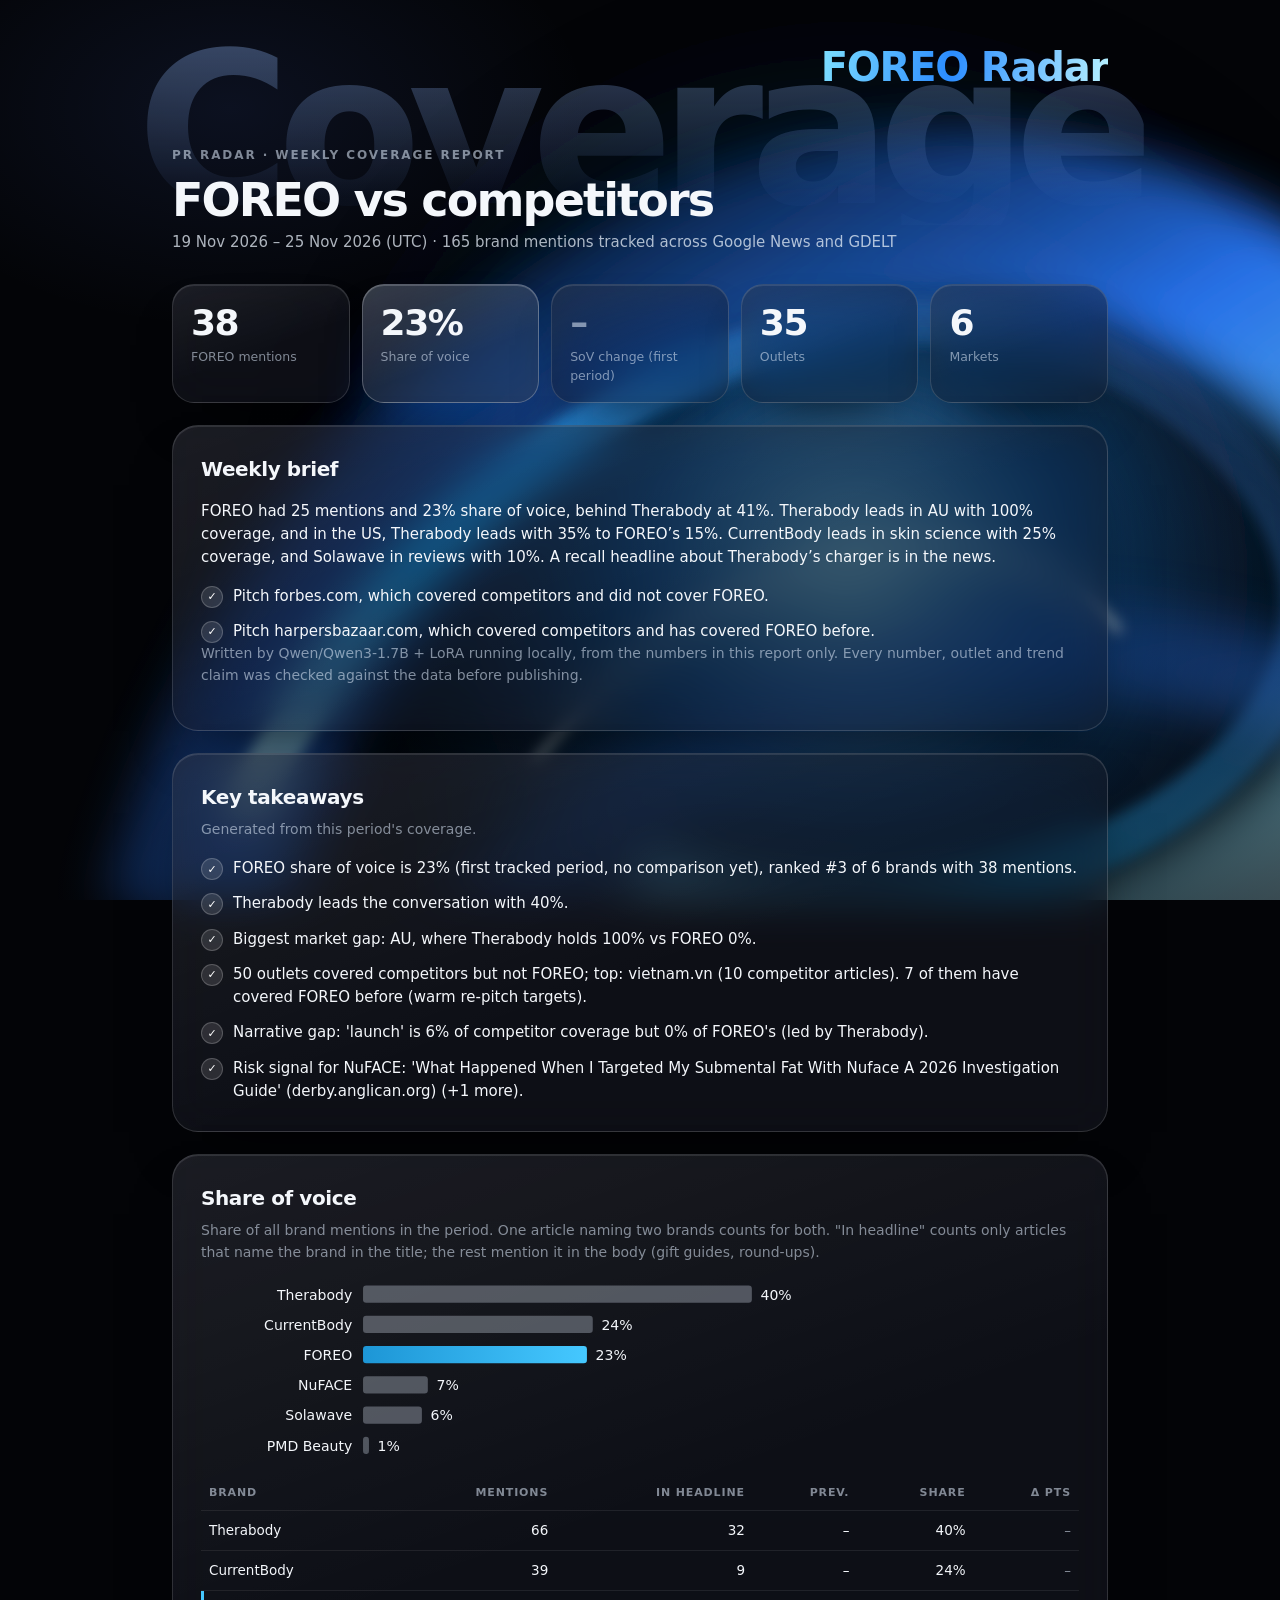
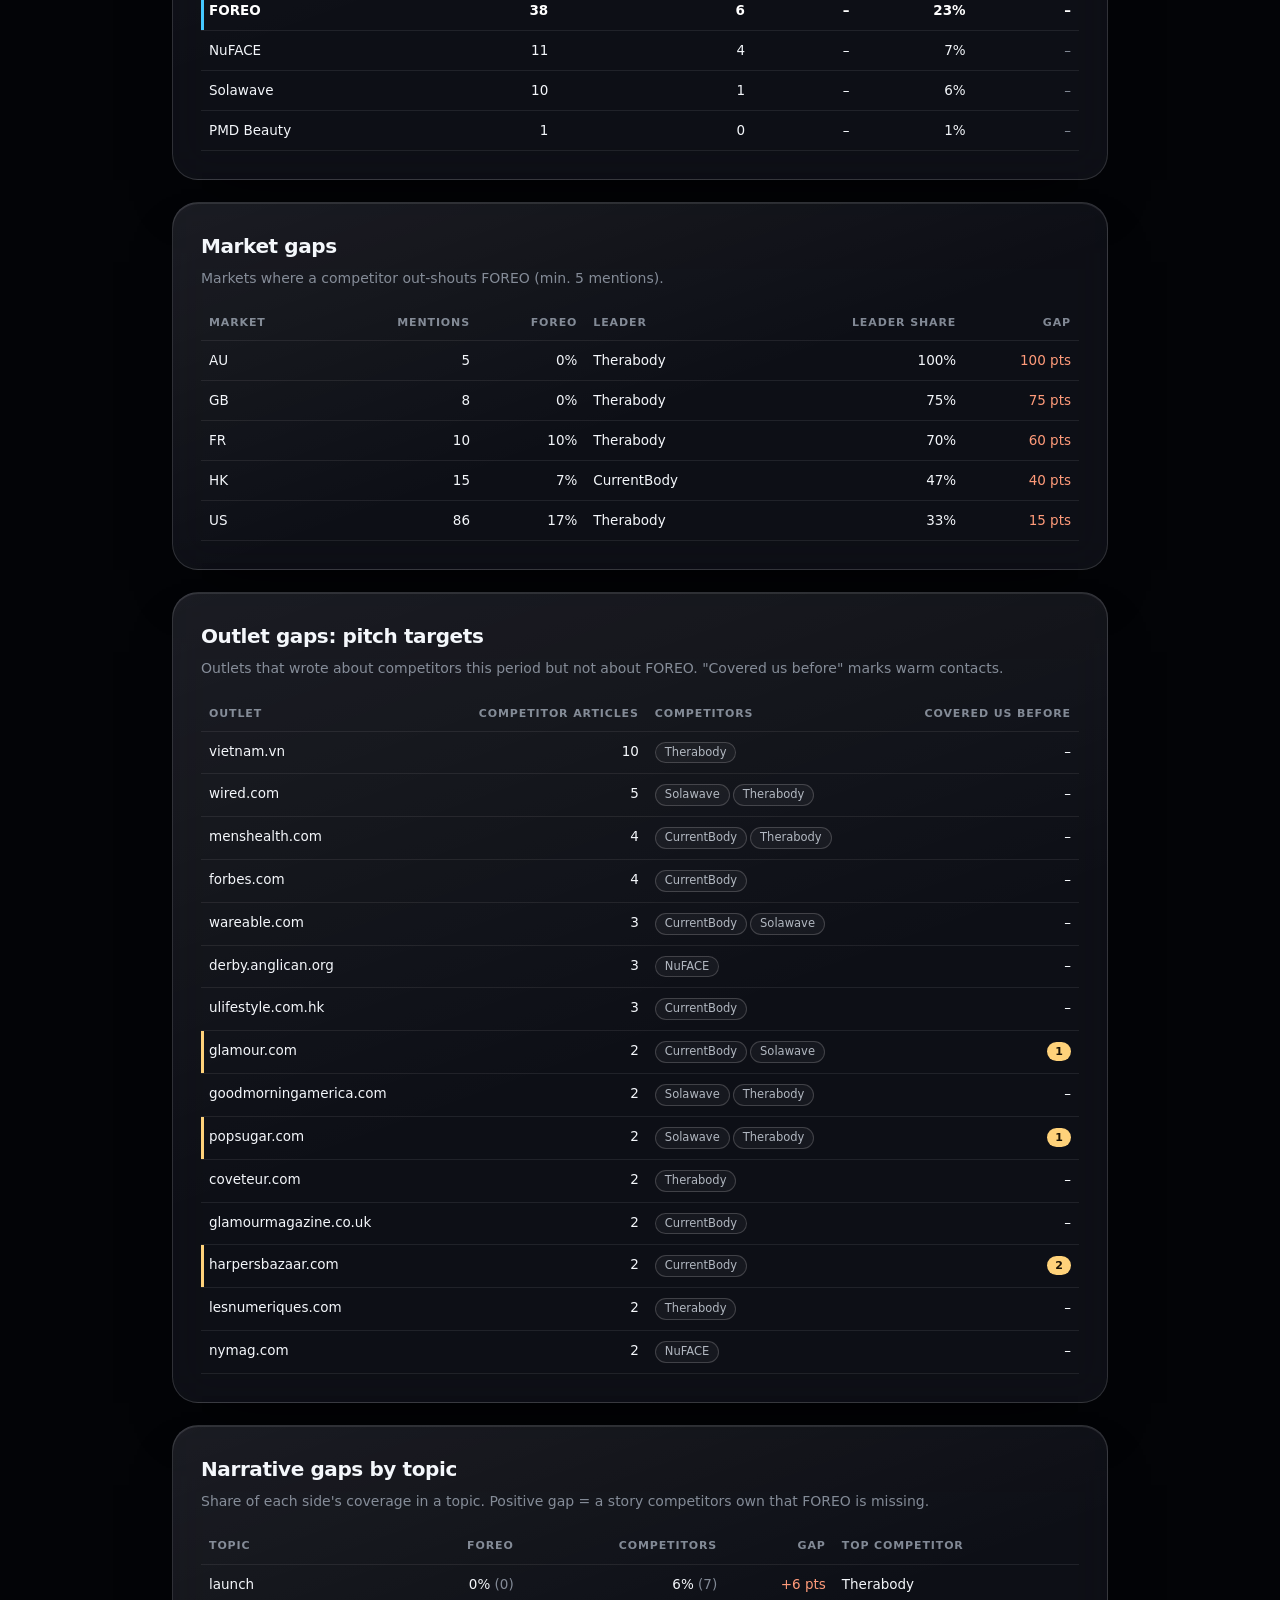
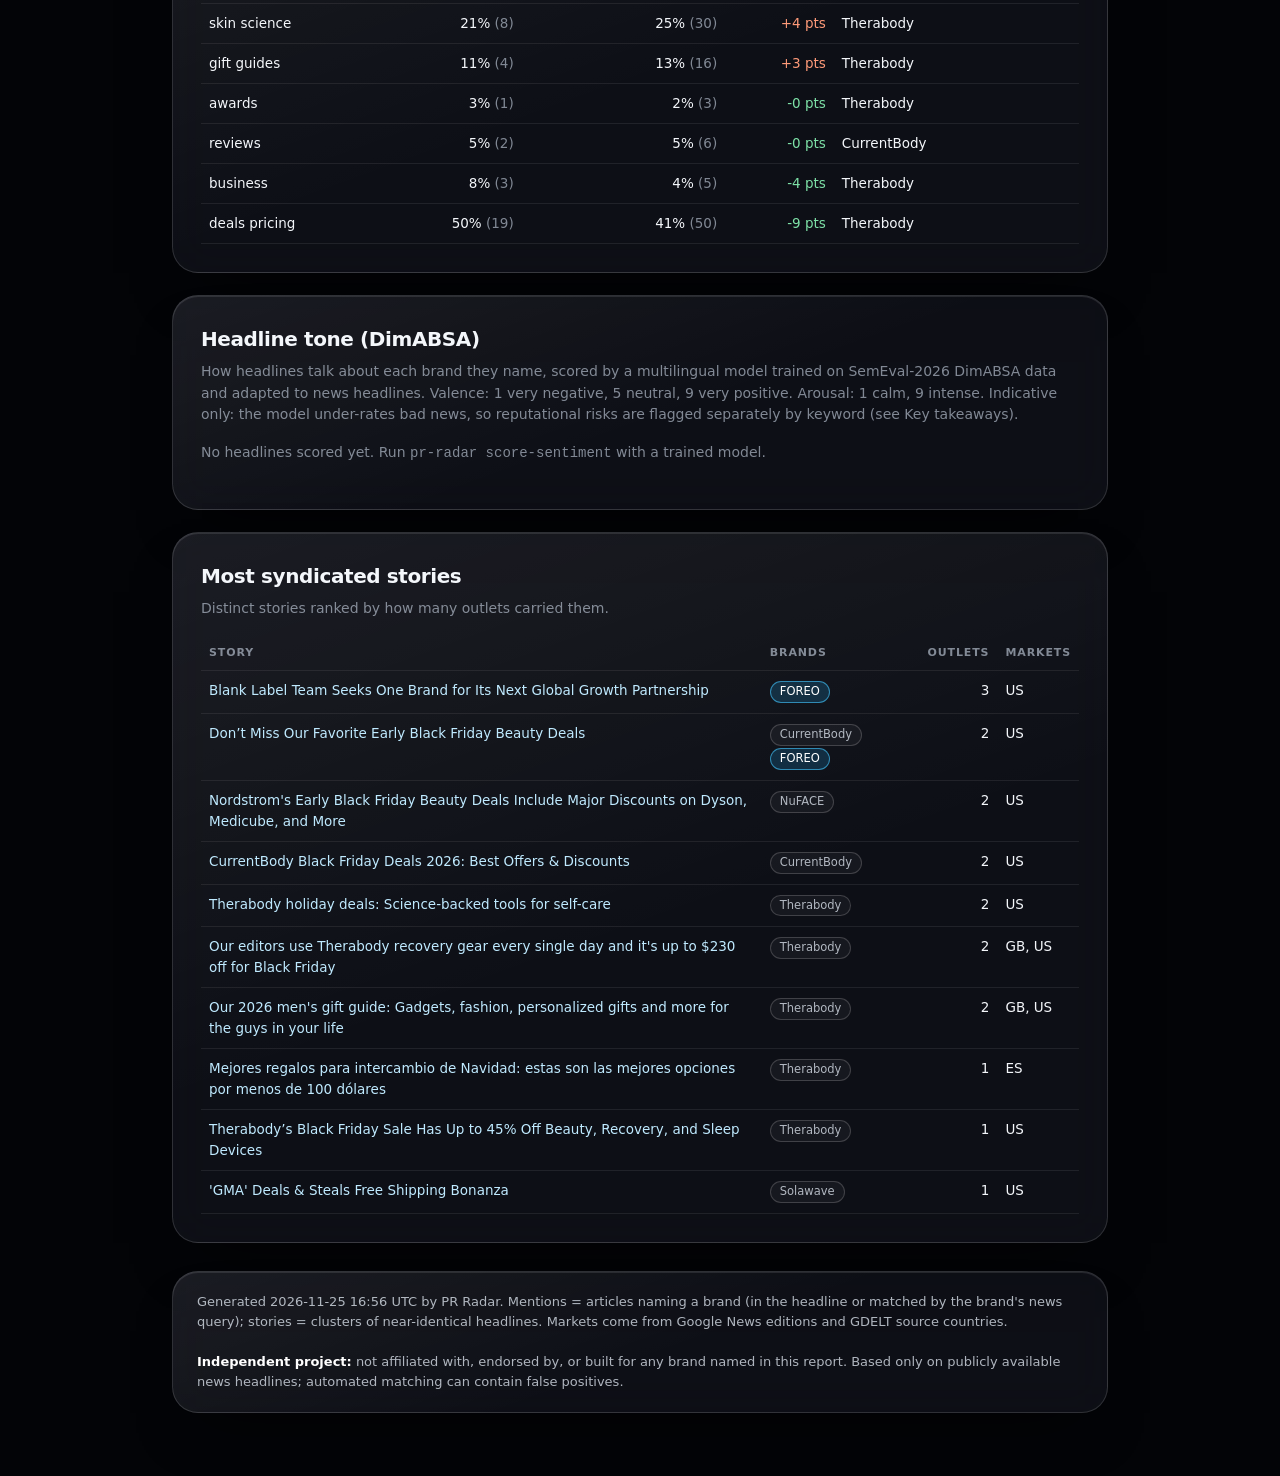
==== commit 00148490: "Daily collection 2026-11-25" ====
--- a/docs/report.html
+++ b/docs/report.html
@@ -4,7 +4,7 @@
 <meta charset="utf-8">
 <meta name="viewport" content="width=device-width, initial-scale=1">
 <meta name="color-scheme" content="dark light">
-<title>PR Radar · FOREO · 18 Nov–24 Nov 2026</title>
+<title>PR Radar · FOREO · 19 Nov–25 Nov 2026</title>
 <style>
   :root {
     --bg: #030407; --ink: #f4f7fb; --ink-2: rgba(232, 240, 250, .74); --muted: rgba(214, 226, 242, .58);
@@ -142,15 +142,15 @@
     <div class="hero-accent">FOREO Radar</div>
     <p class="eyebrow">PR Radar · weekly coverage report</p>
     <h1>FOREO vs competitors</h1>
-    <p class="lede">18 Nov 2026 – 24 Nov 2026 (UTC) · 164 brand mentions tracked across Google News and GDELT</p>
+    <p class="lede">19 Nov 2026 – 25 Nov 2026 (UTC) · 165 brand mentions tracked across Google News and GDELT</p>
   </header>
 
   <section class="kpis">
-    <div class="kpi glass"><div class="v">40</div><div class="l">FOREO mentions</div></div>
-    <div class="kpi glass featured"><div class="v">24%</div><div class="l">Share of voice</div></div>
+    <div class="kpi glass"><div class="v">38</div><div class="l">FOREO mentions</div></div>
+    <div class="kpi glass featured"><div class="v">23%</div><div class="l">Share of voice</div></div>
     <div class="kpi glass"><div class="v muted">–</div><div class="l">SoV change (first period)</div></div>
-    <div class="kpi glass"><div class="v">38</div><div class="l">Outlets</div></div>
-    <div class="kpi glass"><div class="v">5</div><div class="l">Markets</div></div>
+    <div class="kpi glass"><div class="v">35</div><div class="l">Outlets</div></div>
+    <div class="kpi glass"><div class="v">6</div><div class="l">Markets</div></div>
   </section>
 
   <section class="card glass">
@@ -165,36 +165,36 @@
     <h2>Key takeaways</h2>
     <p class="muted">Generated from this period's coverage.</p>
     <ul class="insights">
-<li>FOREO share of voice is 24% (first tracked period, no comparison yet), ranked #2 of 6 brands with 40 mentions.</li><li>Therabody leads the conversation with 42%.</li><li>Biggest market gap: AU, where Therabody holds 100% vs FOREO 0%.</li><li>50 outlets covered competitors but not FOREO; top: vietnam.vn (10 competitor articles). 5 of them have covered FOREO before (warm re-pitch targets).</li><li>Risk signal for NuFACE: &#39;What Happened When I Targeted My Submental Fat With Nuface A 2026 Investigation Guide&#39; (derby.anglican.org) (+1 more).</li>    </ul>
+<li>FOREO share of voice is 23% (first tracked period, no comparison yet), ranked #3 of 6 brands with 38 mentions.</li><li>Therabody leads the conversation with 40%.</li><li>Biggest market gap: AU, where Therabody holds 100% vs FOREO 0%.</li><li>50 outlets covered competitors but not FOREO; top: vietnam.vn (10 competitor articles). 7 of them have covered FOREO before (warm re-pitch targets).</li><li>Narrative gap: &#39;launch&#39; is 6% of competitor coverage but 0% of FOREO&#39;s (led by Therabody).</li><li>Risk signal for NuFACE: &#39;What Happened When I Targeted My Submental Fat With Nuface A 2026 Investigation Guide&#39; (derby.anglican.org) (+1 more).</li>    </ul>
   </section>
 
   <section class="card glass">
     <h2>Share of voice</h2>
     <p class="muted">Share of all brand mentions in the period. One article naming two brands counts for both. "In headline" counts only articles that name the brand in the title; the rest mention it in the body (gift guides, round-ups).</p>
-    <svg class="chart" viewBox="0 0 574 140" role="img" aria-label="bar chart" xmlns="http://www.w3.org/2000/svg"><text class="lbl" x="140" y="19" text-anchor="end">Therabody</text><rect class="bar" x="150" y="6" width="360.0" height="16" rx="3"/><text class="val" x="518.0" y="19">42%</text><text class="lbl" x="140" y="47" text-anchor="end">FOREO</text><rect class="bar hl" x="150" y="34" width="208.7" height="16" rx="3"/><text class="val" x="366.7" y="47">24%</text><text class="lbl" x="140" y="75" text-anchor="end">CurrentBody</text><rect class="bar" x="150" y="62" width="187.8" height="16" rx="3"/><text class="val" x="345.8" y="75">22%</text><text class="lbl" x="140" y="103" text-anchor="end">NuFACE</text><rect class="bar" x="150" y="90" width="57.4" height="16" rx="3"/><text class="val" x="215.4" y="103">7%</text><text class="lbl" x="140" y="131" text-anchor="end">Solawave</text><rect class="bar" x="150" y="118" width="41.7" height="16" rx="3"/><text class="val" x="199.7" y="131">5%</text></svg>
+    <svg class="chart" viewBox="0 0 574 168" role="img" aria-label="bar chart" xmlns="http://www.w3.org/2000/svg"><text class="lbl" x="140" y="19" text-anchor="end">Therabody</text><rect class="bar" x="150" y="6" width="360.0" height="16" rx="3"/><text class="val" x="518.0" y="19">40%</text><text class="lbl" x="140" y="47" text-anchor="end">CurrentBody</text><rect class="bar" x="150" y="34" width="212.7" height="16" rx="3"/><text class="val" x="370.7" y="47">24%</text><text class="lbl" x="140" y="75" text-anchor="end">FOREO</text><rect class="bar hl" x="150" y="62" width="207.3" height="16" rx="3"/><text class="val" x="365.3" y="75">23%</text><text class="lbl" x="140" y="103" text-anchor="end">NuFACE</text><rect class="bar" x="150" y="90" width="60.0" height="16" rx="3"/><text class="val" x="218.0" y="103">7%</text><text class="lbl" x="140" y="131" text-anchor="end">Solawave</text><rect class="bar" x="150" y="118" width="54.5" height="16" rx="3"/><text class="val" x="212.5" y="131">6%</text><text class="lbl" x="140" y="159" text-anchor="end">PMD Beauty</text><rect class="bar" x="150" y="146" width="5.5" height="16" rx="3"/><text class="val" x="163.5" y="159">1%</text></svg>
     <div class="scroll">
     <table style="margin-top:14px">
       <tr><th>Brand</th><th class="n">Mentions</th><th class="n">In headline</th><th class="n">Prev.</th><th class="n">Share</th><th class="n">Δ pts</th></tr>
       <tr class="">
         <td>Therabody</td>
-        <td class="n">69</td>
-        <td class="n">33</td>
-        <td class="n">–</td>
-        <td class="n">42%</td>
+        <td class="n">66</td>
+        <td class="n">32</td>
+        <td class="n">–</td>
+        <td class="n">40%</td>
+<td class="n muted">–</td>      </tr>
+      <tr class="">
+        <td>CurrentBody</td>
+        <td class="n">39</td>
+        <td class="n">9</td>
+        <td class="n">–</td>
+        <td class="n">24%</td>
 <td class="n muted">–</td>      </tr>
       <tr class="hl">
         <td>FOREO</td>
-        <td class="n">40</td>
+        <td class="n">38</td>
         <td class="n">6</td>
         <td class="n">–</td>
-        <td class="n">24%</td>
-<td class="n muted">–</td>      </tr>
-      <tr class="">
-        <td>CurrentBody</td>
-        <td class="n">36</td>
-        <td class="n">11</td>
-        <td class="n">–</td>
-        <td class="n">22%</td>
+        <td class="n">23%</td>
 <td class="n muted">–</td>      </tr>
       <tr class="">
         <td>NuFACE</td>
@@ -205,17 +205,17 @@
 <td class="n muted">–</td>      </tr>
       <tr class="">
         <td>Solawave</td>
-        <td class="n">8</td>
+        <td class="n">10</td>
         <td class="n">1</td>
         <td class="n">–</td>
-        <td class="n">5%</td>
+        <td class="n">6%</td>
 <td class="n muted">–</td>      </tr>
       <tr class="">
         <td>PMD Beauty</td>
+        <td class="n">1</td>
         <td class="n">0</td>
-        <td class="n">0</td>
-        <td class="n">–</td>
-        <td class="n">0%</td>
+        <td class="n">–</td>
+        <td class="n">1%</td>
 <td class="n muted">–</td>      </tr>
     </table>
     </div>
@@ -227,16 +227,16 @@
     <div class="scroll">
     <table>
       <tr><th>Market</th><th class="n">Mentions</th><th class="n">FOREO</th><th>Leader</th><th class="n">Leader share</th><th class="n">Gap</th></tr>
-      <tr><td>AU</td><td class="n">8</td><td class="n">0%</td>
+      <tr><td>AU</td><td class="n">5</td><td class="n">0%</td>
           <td>Therabody</td><td class="n">100%</td><td class="n down">100 pts</td></tr>
-      <tr><td>GB</td><td class="n">7</td><td class="n">0%</td>
-          <td>Therabody</td><td class="n">86%</td><td class="n down">86 pts</td></tr>
-      <tr><td>HK</td><td class="n">13</td><td class="n">0%</td>
-          <td>CurrentBody</td><td class="n">54%</td><td class="n down">54 pts</td></tr>
-      <tr><td>FR</td><td class="n">8</td><td class="n">12%</td>
-          <td>Therabody</td><td class="n">62%</td><td class="n down">50 pts</td></tr>
-      <tr><td>US</td><td class="n">89</td><td class="n">20%</td>
-          <td>Therabody</td><td class="n">34%</td><td class="n down">13 pts</td></tr>
+      <tr><td>GB</td><td class="n">8</td><td class="n">0%</td>
+          <td>Therabody</td><td class="n">75%</td><td class="n down">75 pts</td></tr>
+      <tr><td>FR</td><td class="n">10</td><td class="n">10%</td>
+          <td>Therabody</td><td class="n">70%</td><td class="n down">60 pts</td></tr>
+      <tr><td>HK</td><td class="n">15</td><td class="n">7%</td>
+          <td>CurrentBody</td><td class="n">47%</td><td class="n down">40 pts</td></tr>
+      <tr><td>US</td><td class="n">86</td><td class="n">17%</td>
+          <td>Therabody</td><td class="n">33%</td><td class="n down">15 pts</td></tr>
     </table>
     </div>
   </section>
@@ -254,43 +254,43 @@
           <td><span class="pill">Solawave</span><span class="pill">Therabody</span></td>
           <td class="n">–</td></tr>
       <tr class=""><td>menshealth.com</td><td class="n">4</td>
-          <td><span class="pill">Therabody</span></td>
+          <td><span class="pill">CurrentBody</span><span class="pill">Therabody</span></td>
+          <td class="n">–</td></tr>
+      <tr class=""><td>forbes.com</td><td class="n">4</td>
+          <td><span class="pill">CurrentBody</span></td>
           <td class="n">–</td></tr>
       <tr class=""><td>wareable.com</td><td class="n">3</td>
           <td><span class="pill">CurrentBody</span><span class="pill">Solawave</span></td>
           <td class="n">–</td></tr>
       <tr class=""><td>derby.anglican.org</td><td class="n">3</td>
           <td><span class="pill">NuFACE</span></td>
+          <td class="n">–</td></tr>
+      <tr class=""><td>ulifestyle.com.hk</td><td class="n">3</td>
+          <td><span class="pill">CurrentBody</span></td>
           <td class="n">–</td></tr>
       <tr class="warm"><td>glamour.com</td><td class="n">2</td>
           <td><span class="pill">CurrentBody</span><span class="pill">Solawave</span></td>
           <td class="n"><span class="warm-badge">1</span></td></tr>
-      <tr class="warm"><td>uk.style.yahoo.com</td><td class="n">2</td>
-          <td><span class="pill">CurrentBody</span><span class="pill">Therabody</span></td>
+      <tr class=""><td>goodmorningamerica.com</td><td class="n">2</td>
+          <td><span class="pill">Solawave</span><span class="pill">Therabody</span></td>
+          <td class="n">–</td></tr>
+      <tr class="warm"><td>popsugar.com</td><td class="n">2</td>
+          <td><span class="pill">Solawave</span><span class="pill">Therabody</span></td>
+          <td class="n"><span class="warm-badge">1</span></td></tr>
+      <tr class=""><td>coveteur.com</td><td class="n">2</td>
+          <td><span class="pill">Therabody</span></td>
+          <td class="n">–</td></tr>
+      <tr class=""><td>glamourmagazine.co.uk</td><td class="n">2</td>
+          <td><span class="pill">CurrentBody</span></td>
+          <td class="n">–</td></tr>
+      <tr class="warm"><td>harpersbazaar.com</td><td class="n">2</td>
+          <td><span class="pill">CurrentBody</span></td>
           <td class="n"><span class="warm-badge">2</span></td></tr>
-      <tr class=""><td>coveteur.com</td><td class="n">2</td>
-          <td><span class="pill">Therabody</span></td>
-          <td class="n">–</td></tr>
-      <tr class=""><td>forbes.com</td><td class="n">2</td>
-          <td><span class="pill">CurrentBody</span></td>
-          <td class="n">–</td></tr>
-      <tr class=""><td>glamourmagazine.co.uk</td><td class="n">2</td>
-          <td><span class="pill">CurrentBody</span></td>
-          <td class="n">–</td></tr>
-      <tr class=""><td>hk01.com</td><td class="n">2</td>
-          <td><span class="pill">CurrentBody</span></td>
-          <td class="n">–</td></tr>
-      <tr class=""><td>life.tw</td><td class="n">2</td>
-          <td><span class="pill">Therabody</span></td>
-          <td class="n">–</td></tr>
-      <tr class=""><td>standard.co.uk</td><td class="n">2</td>
-          <td><span class="pill">Therabody</span></td>
-          <td class="n">–</td></tr>
-      <tr class=""><td>ulifestyle.com.hk</td><td class="n">2</td>
-          <td><span class="pill">CurrentBody</span></td>
-          <td class="n">–</td></tr>
-      <tr class=""><td>leparisien.fr</td><td class="n">1</td>
-          <td><span class="pill">CurrentBody</span><span class="pill">Therabody</span></td>
+      <tr class=""><td>lesnumeriques.com</td><td class="n">2</td>
+          <td><span class="pill">Therabody</span></td>
+          <td class="n">–</td></tr>
+      <tr class=""><td>nymag.com</td><td class="n">2</td>
+          <td><span class="pill">NuFACE</span></td>
           <td class="n">–</td></tr>
     </table>
     </div>
@@ -302,40 +302,40 @@
     <div class="scroll">
     <table>
       <tr><th>Topic</th><th class="n">FOREO</th><th class="n">Competitors</th><th class="n">Gap</th><th>Top competitor</th></tr>
+      <tr><td>launch</td>
+          <td class="n">0% <span class="muted">(0)</span></td>
+          <td class="n">6% <span class="muted">(7)</span></td>
+          <td class="n down">+6 pts</td>
+          <td>Therabody</td></tr>
+      <tr><td>skin science</td>
+          <td class="n">21% <span class="muted">(8)</span></td>
+          <td class="n">25% <span class="muted">(30)</span></td>
+          <td class="n down">+4 pts</td>
+          <td>Therabody</td></tr>
+      <tr><td>gift guides</td>
+          <td class="n">11% <span class="muted">(4)</span></td>
+          <td class="n">13% <span class="muted">(16)</span></td>
+          <td class="n down">+3 pts</td>
+          <td>Therabody</td></tr>
+      <tr><td>awards</td>
+          <td class="n">3% <span class="muted">(1)</span></td>
+          <td class="n">2% <span class="muted">(3)</span></td>
+          <td class="n up">-0 pts</td>
+          <td>Therabody</td></tr>
       <tr><td>reviews</td>
-          <td class="n">2% <span class="muted">(1)</span></td>
-          <td class="n">7% <span class="muted">(8)</span></td>
-          <td class="n down">+4 pts</td>
+          <td class="n">5% <span class="muted">(2)</span></td>
+          <td class="n">5% <span class="muted">(6)</span></td>
+          <td class="n up">-0 pts</td>
           <td>CurrentBody</td></tr>
-      <tr><td>skin science</td>
-          <td class="n">22% <span class="muted">(9)</span></td>
-          <td class="n">26% <span class="muted">(31)</span></td>
-          <td class="n down">+4 pts</td>
-          <td>CurrentBody</td></tr>
-      <tr><td>launch</td>
-          <td class="n">2% <span class="muted">(1)</span></td>
-          <td class="n">6% <span class="muted">(7)</span></td>
-          <td class="n down">+3 pts</td>
-          <td>Therabody</td></tr>
       <tr><td>business</td>
           <td class="n">8% <span class="muted">(3)</span></td>
-          <td class="n">9% <span class="muted">(11)</span></td>
-          <td class="n down">+2 pts</td>
-          <td>Therabody</td></tr>
-      <tr><td>gift guides</td>
-          <td class="n">10% <span class="muted">(4)</span></td>
-          <td class="n">11% <span class="muted">(13)</span></td>
-          <td class="n down">+1 pts</td>
-          <td>Therabody</td></tr>
-      <tr><td>awards</td>
-          <td class="n">2% <span class="muted">(1)</span></td>
-          <td class="n">2% <span class="muted">(2)</span></td>
-          <td class="n up">-1 pts</td>
+          <td class="n">4% <span class="muted">(5)</span></td>
+          <td class="n up">-4 pts</td>
           <td>Therabody</td></tr>
       <tr><td>deals pricing</td>
-          <td class="n">50% <span class="muted">(20)</span></td>
-          <td class="n">34% <span class="muted">(40)</span></td>
-          <td class="n up">-16 pts</td>
+          <td class="n">50% <span class="muted">(19)</span></td>
+          <td class="n">41% <span class="muted">(50)</span></td>
+          <td class="n up">-9 pts</td>
           <td>Therabody</td></tr>
     </table>
     </div>
@@ -355,6 +355,9 @@
       <tr><td><a href="https://news.google.com/rss/articles/[base64]?oc=5" rel="noopener">Blank Label Team Seeks One Brand for Its Next Global Growth Partnership</a></td>
           <td><span class="pill us">FOREO</span></td>
           <td class="n">3</td><td>US</td></tr>
+      <tr><td><a href="https://news.google.com/rss/articles/[base64]?oc=5" rel="noopener">Don’t Miss Our Favorite Early Black Friday Beauty Deals</a></td>
+          <td><span class="pill">CurrentBody</span><span class="pill us">FOREO</span></td>
+          <td class="n">2</td><td>US</td></tr>
       <tr><td><a href="https://news.google.com/rss/articles/[base64]?oc=5" rel="noopener">Nordstrom&#39;s Early Black Friday Beauty Deals Include Major Discounts on Dyson, Medicube, and More</a></td>
           <td><span class="pill">NuFACE</span></td>
           <td class="n">2</td><td>US</td></tr>
@@ -370,24 +373,21 @@
       <tr><td><a href="https://news.google.com/rss/articles/CBMib0FVX3lxTE1HdHlod1JHQ1FJMTlPX05ybjZfYUlIMnUwVXdZVkpwUDJPRFROTVh2RXZ2MmI1bzMtdnQ3QVI5ckZpamRzLVRJbkFTMHV2bG9FUVBBeVkyazg0UG5ueWtxNGVXVnZtRWJWLWprb0dZdw?oc=5" rel="noopener">Our 2026 men&#39;s gift guide: Gadgets, fashion, personalized gifts and more for the guys in your life</a></td>
           <td><span class="pill">Therabody</span></td>
           <td class="n">2</td><td>GB, US</td></tr>
-      <tr><td><a href="https://news.google.com/rss/articles/[base64]?oc=5" rel="noopener">Therabody收購熱感穿戴技術 搶攻更年期照護市場</a></td>
-          <td><span class="pill">Therabody</span></td>
-          <td class="n">2</td><td>HK</td></tr>
-      <tr><td><a href="https://news.google.com/rss/articles/[base64]?oc=5" rel="noopener">Therabody Acquires Embr Labs&#39; Thermal Technology Portfolio to Expand Women&#39;s Health Offerings</a></td>
-          <td><span class="pill">Therabody</span></td>
-          <td class="n">2</td><td>US</td></tr>
-      <tr><td><a href="https://news.google.com/rss/articles/[base64]?oc=5" rel="noopener">Therabody Acquires Embr Labs&#39; Thermal Technology, Marking the Next Chapter in Its Commitment to Women&#39;s Health</a></td>
-          <td><span class="pill">Therabody</span></td>
-          <td class="n">2</td><td>AU, US</td></tr>
-      <tr><td><a href="https://news.google.com/rss/articles/[base64]?oc=5" rel="noopener">CurrentBody’s viral LED mask everyone wants is now 20% off for Black Friday</a></td>
-          <td><span class="pill">CurrentBody</span></td>
-          <td class="n">2</td><td>US</td></tr>
+      <tr><td><a href="https://news.google.com/rss/articles/CBMif0FVX3lxTFBZLTVDMlkwT0FDV2x5ZDdUN08zWVBVUEhoZWxHcnVMWlBhVk9JTU9zOU5xbEVrS3VCamNoZS1KMGZRc2xKQzZJNTBCdHpoZ2xIYWQ5VGF1UWRlQTdJR0xfQXdtWTI3Q0xXdldMSHVicVFMV244VXVGcmN0Nzl1M00?oc=5" rel="noopener">Mejores regalos para intercambio de Navidad: estas son las mejores opciones por menos de 100 dólares</a></td>
+          <td><span class="pill">Therabody</span></td>
+          <td class="n">1</td><td>ES</td></tr>
+      <tr><td><a href="https://news.google.com/rss/articles/CBMihAFBVV95cUxOenlMbkRlZU5jRlZNelNTeUY0dk9aVzF4MFVEakcwY01aR0otUnR5RkZXZUoyaDFHSmdVclAzT3gxd3BCQjY0Wlh2ck04UWlWU0xSaXBEVUhGTzl3eVd6Mkt3TTU2MEcxYzNBbzU1N1RVUmwxVUY4bGxxMVdZQURmcjVuZlM?oc=5" rel="noopener">Therabody’s Black Friday Sale Has Up to 45% Off Beauty, Recovery, and Sleep Devices</a></td>
+          <td><span class="pill">Therabody</span></td>
+          <td class="n">1</td><td>US</td></tr>
+      <tr><td><a href="https://news.google.com/rss/articles/[base64]?oc=5" rel="noopener">&#39;GMA&#39; Deals &amp; Steals Free Shipping Bonanza</a></td>
+          <td><span class="pill">Solawave</span></td>
+          <td class="n">1</td><td>US</td></tr>
     </table>
     </div>
   </section>
 
   <footer class="glass">
-    Generated 2026-11-24 17:06 UTC by PR Radar. Mentions = articles naming a brand (in the headline or matched by the brand's news query);
+    Generated 2026-11-25 16:56 UTC by PR Radar. Mentions = articles naming a brand (in the headline or matched by the brand's news query);
     stories = clusters of near-identical headlines. Markets come from Google News editions and GDELT source countries.
     <br><br>
     <strong>Independent project:</strong> not affiliated with, endorsed by, or built for any brand named in this report. Based only on publicly available news headlines;
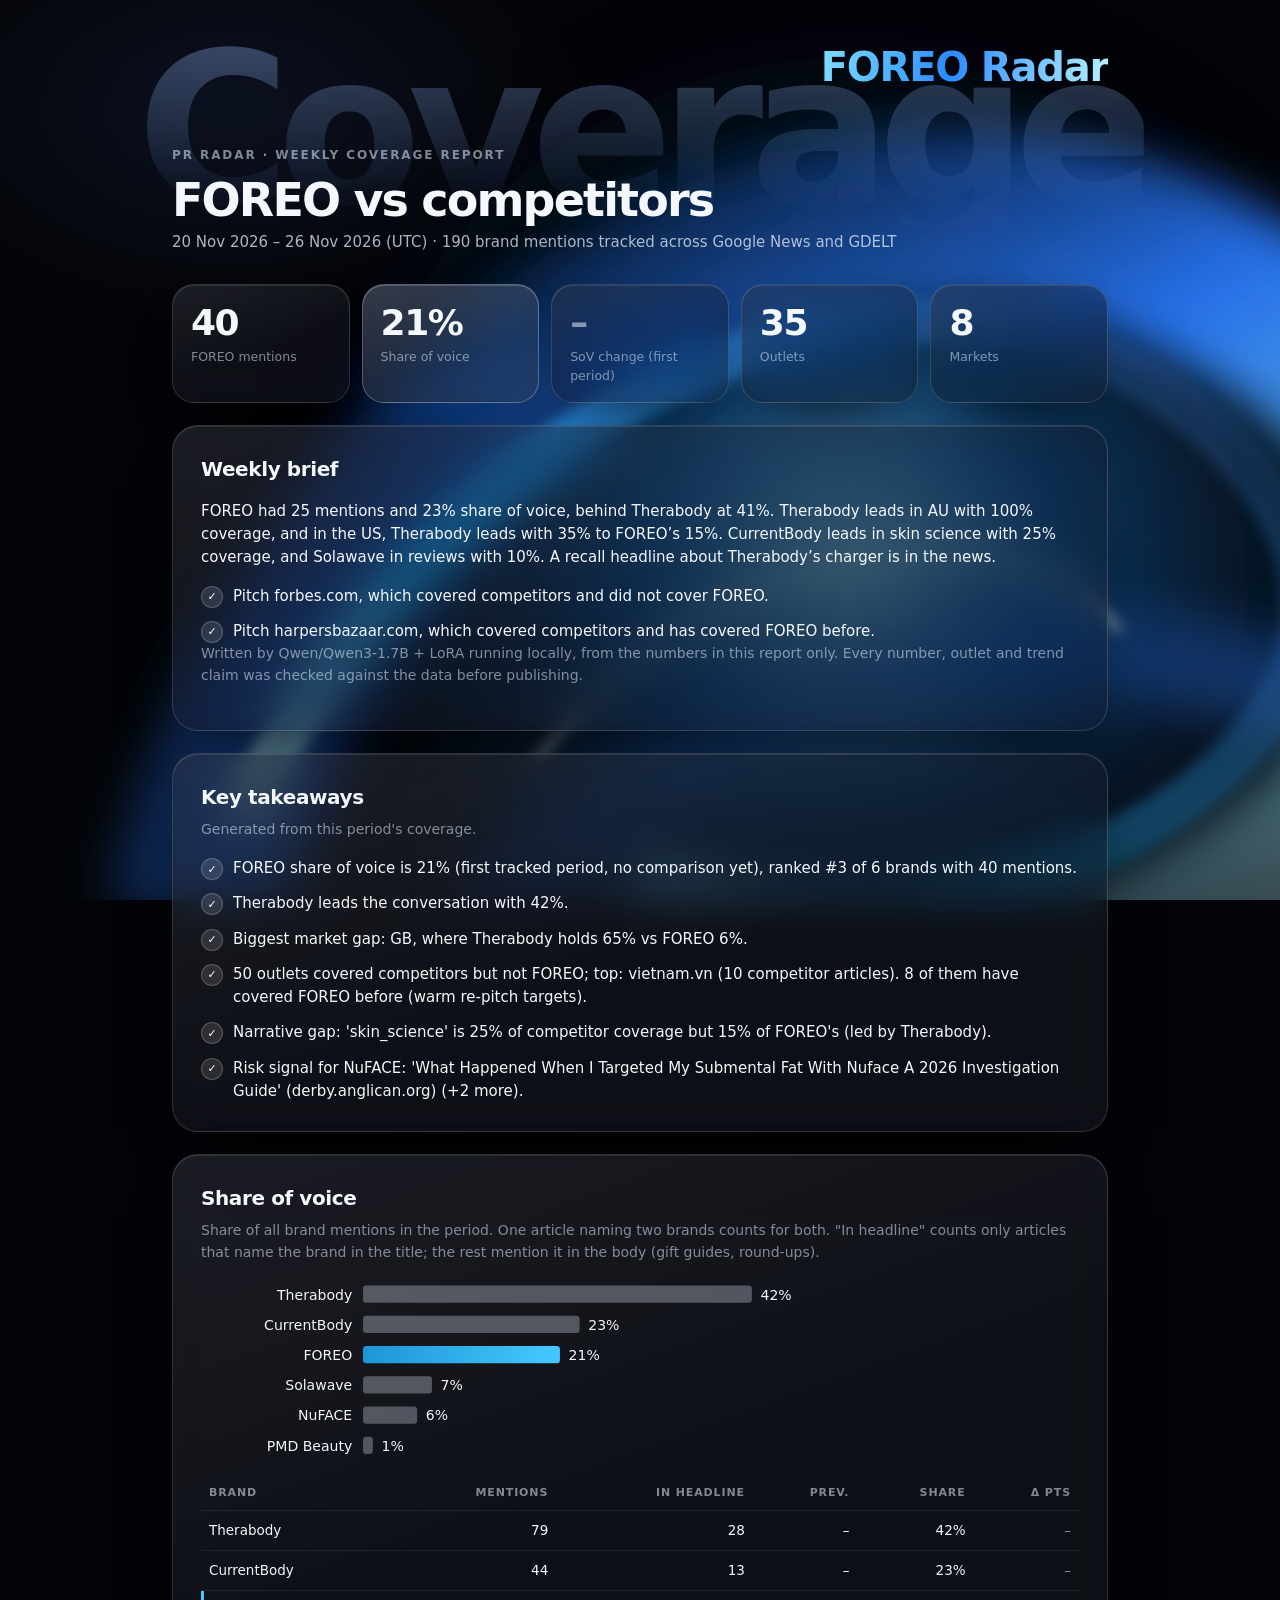
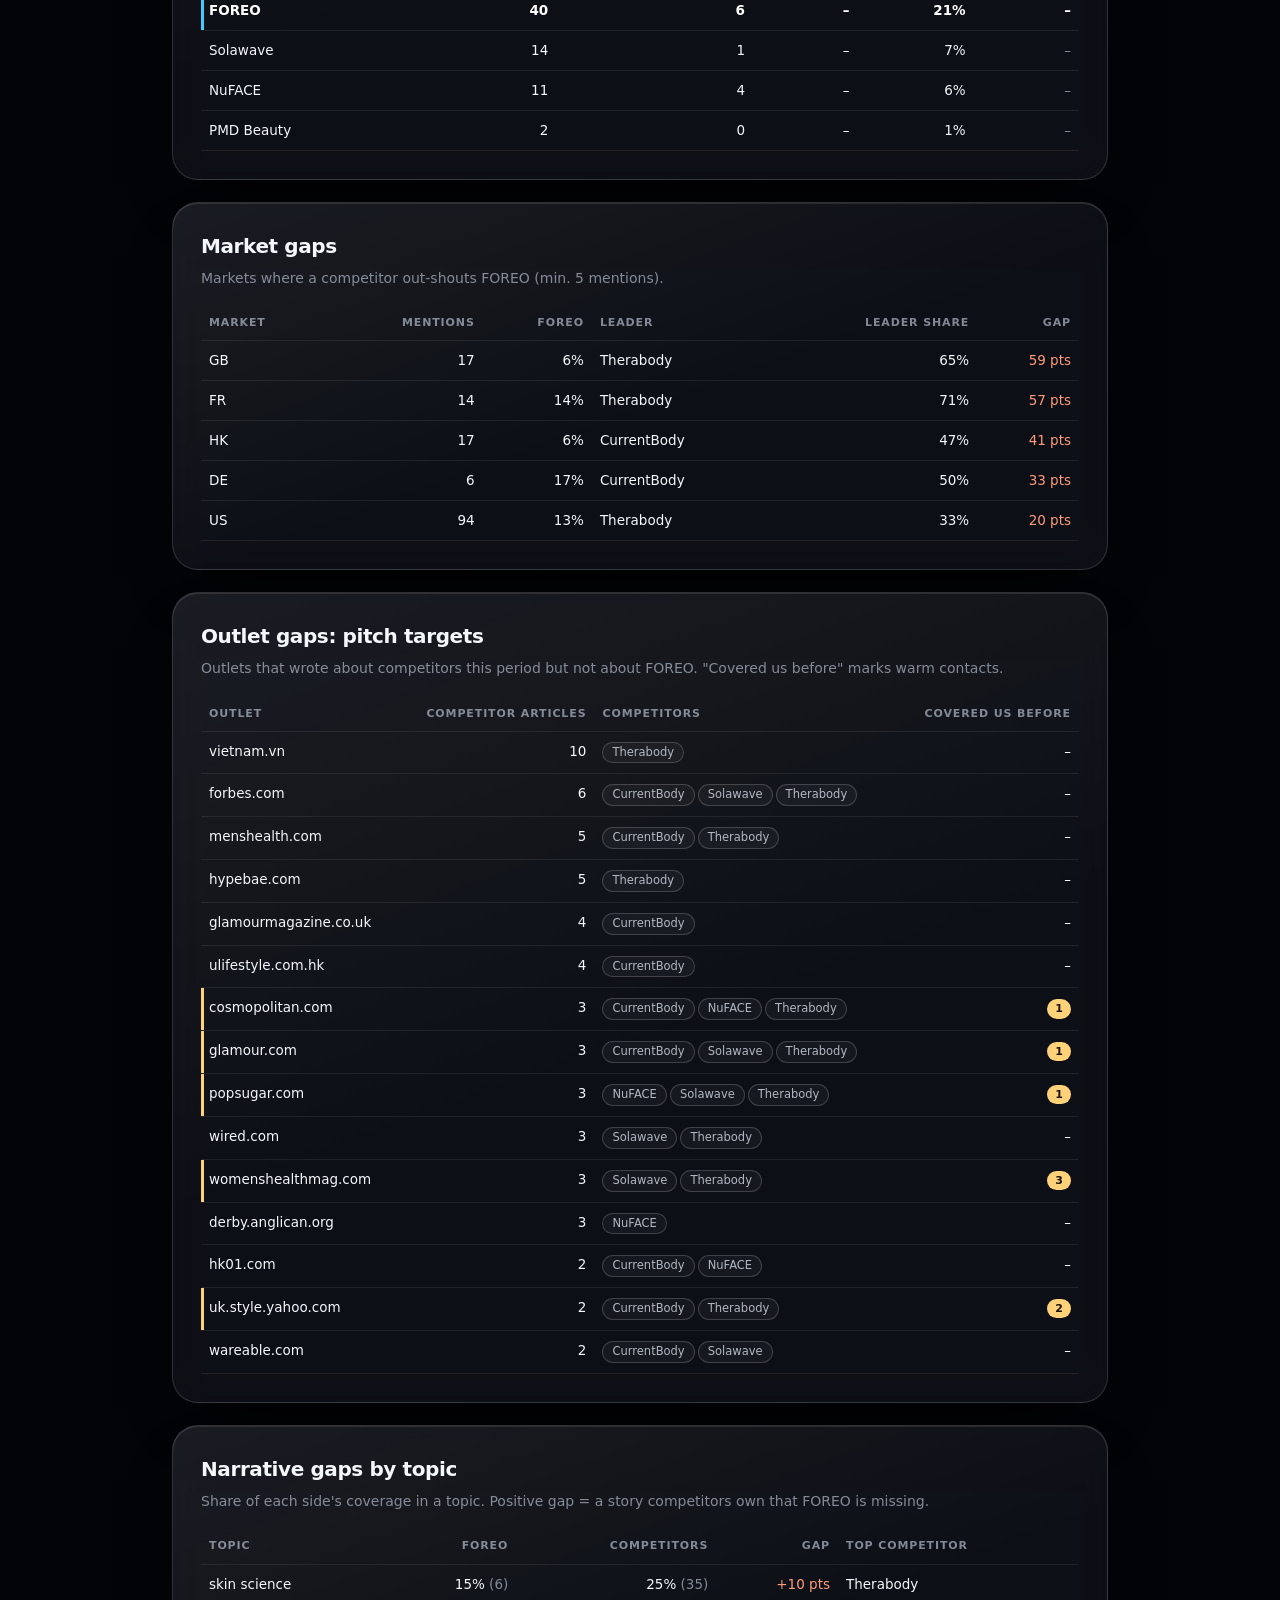
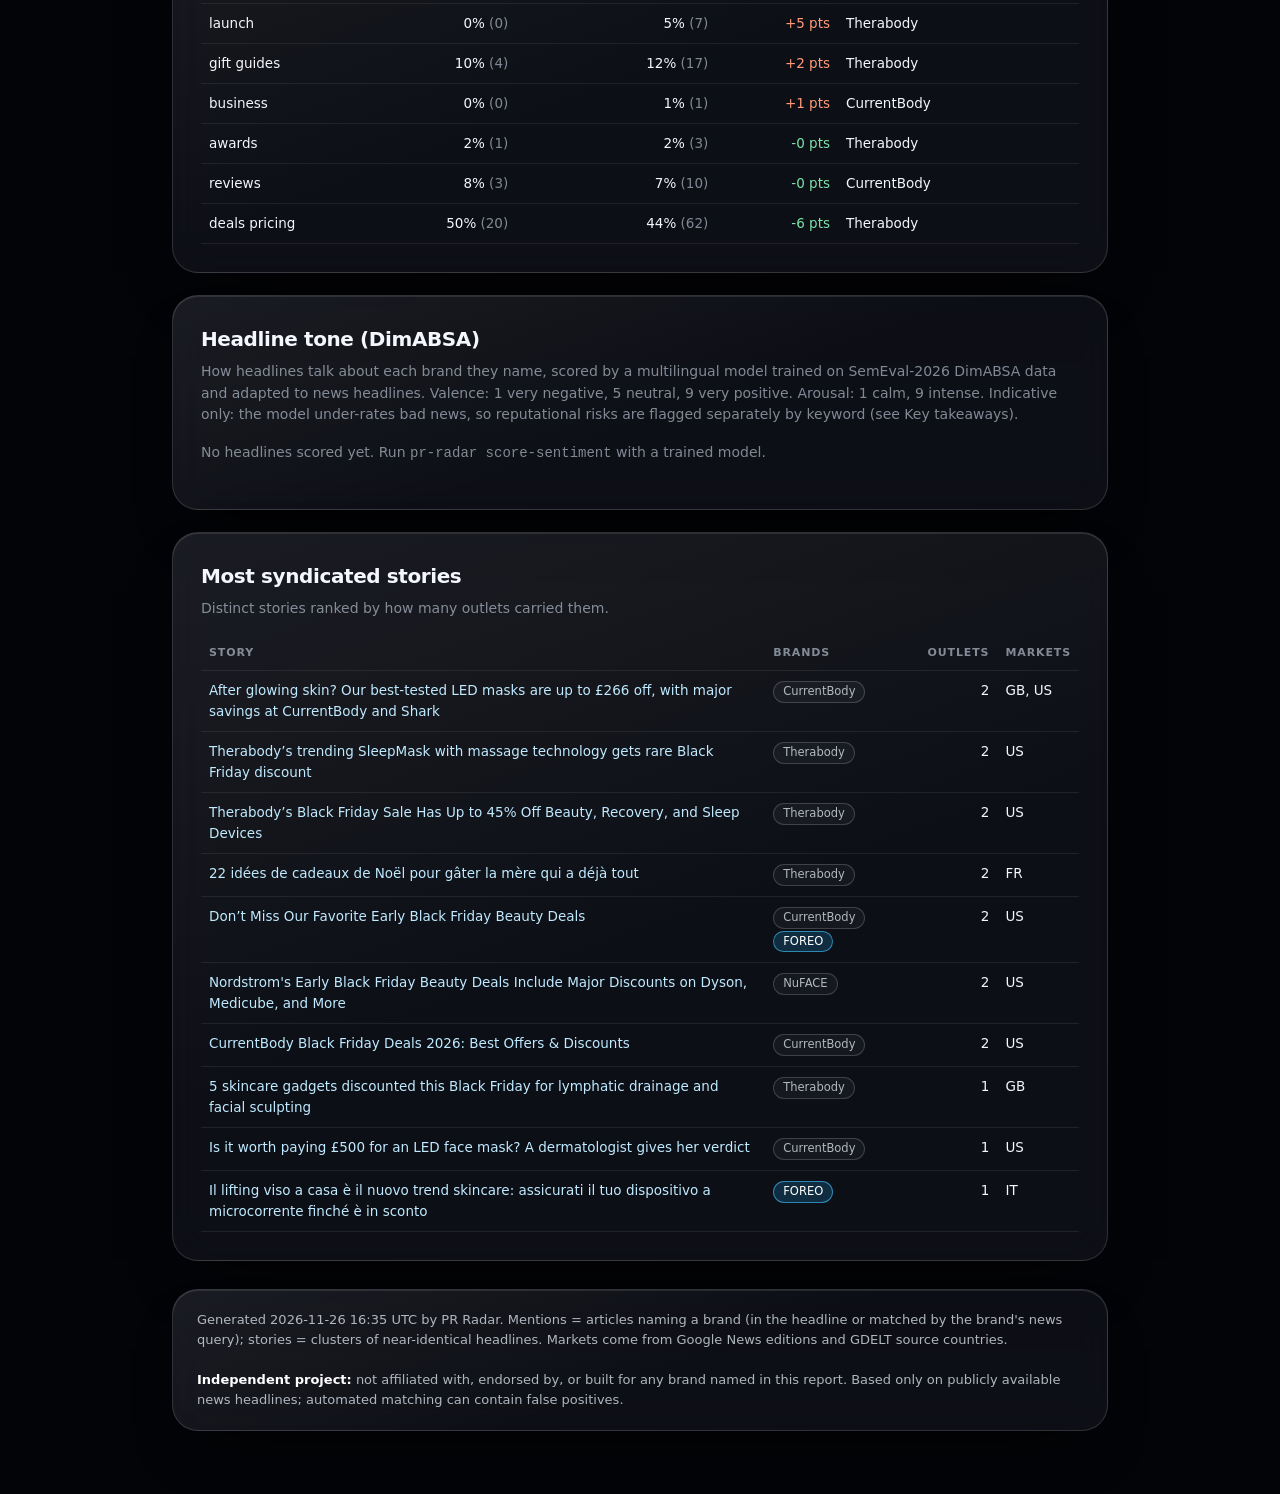
==== commit 48b628e0: "Daily collection 2026-11-26" ====
--- a/docs/report.html
+++ b/docs/report.html
@@ -4,7 +4,7 @@
 <meta charset="utf-8">
 <meta name="viewport" content="width=device-width, initial-scale=1">
 <meta name="color-scheme" content="dark light">
-<title>PR Radar · FOREO · 19 Nov–25 Nov 2026</title>
+<title>PR Radar · FOREO · 20 Nov–26 Nov 2026</title>
 <style>
   :root {
     --bg: #030407; --ink: #f4f7fb; --ink-2: rgba(232, 240, 250, .74); --muted: rgba(214, 226, 242, .58);
@@ -142,15 +142,15 @@
     <div class="hero-accent">FOREO Radar</div>
     <p class="eyebrow">PR Radar · weekly coverage report</p>
     <h1>FOREO vs competitors</h1>
-    <p class="lede">19 Nov 2026 – 25 Nov 2026 (UTC) · 165 brand mentions tracked across Google News and GDELT</p>
+    <p class="lede">20 Nov 2026 – 26 Nov 2026 (UTC) · 190 brand mentions tracked across Google News and GDELT</p>
   </header>
 
   <section class="kpis">
-    <div class="kpi glass"><div class="v">38</div><div class="l">FOREO mentions</div></div>
-    <div class="kpi glass featured"><div class="v">23%</div><div class="l">Share of voice</div></div>
+    <div class="kpi glass"><div class="v">40</div><div class="l">FOREO mentions</div></div>
+    <div class="kpi glass featured"><div class="v">21%</div><div class="l">Share of voice</div></div>
     <div class="kpi glass"><div class="v muted">–</div><div class="l">SoV change (first period)</div></div>
     <div class="kpi glass"><div class="v">35</div><div class="l">Outlets</div></div>
-    <div class="kpi glass"><div class="v">6</div><div class="l">Markets</div></div>
+    <div class="kpi glass"><div class="v">8</div><div class="l">Markets</div></div>
   </section>
 
   <section class="card glass">
@@ -165,54 +165,54 @@
     <h2>Key takeaways</h2>
     <p class="muted">Generated from this period's coverage.</p>
     <ul class="insights">
-<li>FOREO share of voice is 23% (first tracked period, no comparison yet), ranked #3 of 6 brands with 38 mentions.</li><li>Therabody leads the conversation with 40%.</li><li>Biggest market gap: AU, where Therabody holds 100% vs FOREO 0%.</li><li>50 outlets covered competitors but not FOREO; top: vietnam.vn (10 competitor articles). 7 of them have covered FOREO before (warm re-pitch targets).</li><li>Narrative gap: &#39;launch&#39; is 6% of competitor coverage but 0% of FOREO&#39;s (led by Therabody).</li><li>Risk signal for NuFACE: &#39;What Happened When I Targeted My Submental Fat With Nuface A 2026 Investigation Guide&#39; (derby.anglican.org) (+1 more).</li>    </ul>
+<li>FOREO share of voice is 21% (first tracked period, no comparison yet), ranked #3 of 6 brands with 40 mentions.</li><li>Therabody leads the conversation with 42%.</li><li>Biggest market gap: GB, where Therabody holds 65% vs FOREO 6%.</li><li>50 outlets covered competitors but not FOREO; top: vietnam.vn (10 competitor articles). 8 of them have covered FOREO before (warm re-pitch targets).</li><li>Narrative gap: &#39;skin_science&#39; is 25% of competitor coverage but 15% of FOREO&#39;s (led by Therabody).</li><li>Risk signal for NuFACE: &#39;What Happened When I Targeted My Submental Fat With Nuface A 2026 Investigation Guide&#39; (derby.anglican.org) (+2 more).</li>    </ul>
   </section>
 
   <section class="card glass">
     <h2>Share of voice</h2>
     <p class="muted">Share of all brand mentions in the period. One article naming two brands counts for both. "In headline" counts only articles that name the brand in the title; the rest mention it in the body (gift guides, round-ups).</p>
-    <svg class="chart" viewBox="0 0 574 168" role="img" aria-label="bar chart" xmlns="http://www.w3.org/2000/svg"><text class="lbl" x="140" y="19" text-anchor="end">Therabody</text><rect class="bar" x="150" y="6" width="360.0" height="16" rx="3"/><text class="val" x="518.0" y="19">40%</text><text class="lbl" x="140" y="47" text-anchor="end">CurrentBody</text><rect class="bar" x="150" y="34" width="212.7" height="16" rx="3"/><text class="val" x="370.7" y="47">24%</text><text class="lbl" x="140" y="75" text-anchor="end">FOREO</text><rect class="bar hl" x="150" y="62" width="207.3" height="16" rx="3"/><text class="val" x="365.3" y="75">23%</text><text class="lbl" x="140" y="103" text-anchor="end">NuFACE</text><rect class="bar" x="150" y="90" width="60.0" height="16" rx="3"/><text class="val" x="218.0" y="103">7%</text><text class="lbl" x="140" y="131" text-anchor="end">Solawave</text><rect class="bar" x="150" y="118" width="54.5" height="16" rx="3"/><text class="val" x="212.5" y="131">6%</text><text class="lbl" x="140" y="159" text-anchor="end">PMD Beauty</text><rect class="bar" x="150" y="146" width="5.5" height="16" rx="3"/><text class="val" x="163.5" y="159">1%</text></svg>
+    <svg class="chart" viewBox="0 0 574 168" role="img" aria-label="bar chart" xmlns="http://www.w3.org/2000/svg"><text class="lbl" x="140" y="19" text-anchor="end">Therabody</text><rect class="bar" x="150" y="6" width="360.0" height="16" rx="3"/><text class="val" x="518.0" y="19">42%</text><text class="lbl" x="140" y="47" text-anchor="end">CurrentBody</text><rect class="bar" x="150" y="34" width="200.5" height="16" rx="3"/><text class="val" x="358.5" y="47">23%</text><text class="lbl" x="140" y="75" text-anchor="end">FOREO</text><rect class="bar hl" x="150" y="62" width="182.3" height="16" rx="3"/><text class="val" x="340.3" y="75">21%</text><text class="lbl" x="140" y="103" text-anchor="end">Solawave</text><rect class="bar" x="150" y="90" width="63.8" height="16" rx="3"/><text class="val" x="221.8" y="103">7%</text><text class="lbl" x="140" y="131" text-anchor="end">NuFACE</text><rect class="bar" x="150" y="118" width="50.1" height="16" rx="3"/><text class="val" x="208.1" y="131">6%</text><text class="lbl" x="140" y="159" text-anchor="end">PMD Beauty</text><rect class="bar" x="150" y="146" width="9.1" height="16" rx="3"/><text class="val" x="167.1" y="159">1%</text></svg>
     <div class="scroll">
     <table style="margin-top:14px">
       <tr><th>Brand</th><th class="n">Mentions</th><th class="n">In headline</th><th class="n">Prev.</th><th class="n">Share</th><th class="n">Δ pts</th></tr>
       <tr class="">
         <td>Therabody</td>
-        <td class="n">66</td>
-        <td class="n">32</td>
-        <td class="n">–</td>
-        <td class="n">40%</td>
+        <td class="n">79</td>
+        <td class="n">28</td>
+        <td class="n">–</td>
+        <td class="n">42%</td>
 <td class="n muted">–</td>      </tr>
       <tr class="">
         <td>CurrentBody</td>
-        <td class="n">39</td>
-        <td class="n">9</td>
-        <td class="n">–</td>
-        <td class="n">24%</td>
+        <td class="n">44</td>
+        <td class="n">13</td>
+        <td class="n">–</td>
+        <td class="n">23%</td>
 <td class="n muted">–</td>      </tr>
       <tr class="hl">
         <td>FOREO</td>
-        <td class="n">38</td>
+        <td class="n">40</td>
         <td class="n">6</td>
         <td class="n">–</td>
-        <td class="n">23%</td>
+        <td class="n">21%</td>
+<td class="n muted">–</td>      </tr>
+      <tr class="">
+        <td>Solawave</td>
+        <td class="n">14</td>
+        <td class="n">1</td>
+        <td class="n">–</td>
+        <td class="n">7%</td>
 <td class="n muted">–</td>      </tr>
       <tr class="">
         <td>NuFACE</td>
         <td class="n">11</td>
         <td class="n">4</td>
         <td class="n">–</td>
-        <td class="n">7%</td>
-<td class="n muted">–</td>      </tr>
-      <tr class="">
-        <td>Solawave</td>
-        <td class="n">10</td>
-        <td class="n">1</td>
-        <td class="n">–</td>
         <td class="n">6%</td>
 <td class="n muted">–</td>      </tr>
       <tr class="">
         <td>PMD Beauty</td>
-        <td class="n">1</td>
+        <td class="n">2</td>
         <td class="n">0</td>
         <td class="n">–</td>
         <td class="n">1%</td>
@@ -227,16 +227,16 @@
     <div class="scroll">
     <table>
       <tr><th>Market</th><th class="n">Mentions</th><th class="n">FOREO</th><th>Leader</th><th class="n">Leader share</th><th class="n">Gap</th></tr>
-      <tr><td>AU</td><td class="n">5</td><td class="n">0%</td>
-          <td>Therabody</td><td class="n">100%</td><td class="n down">100 pts</td></tr>
-      <tr><td>GB</td><td class="n">8</td><td class="n">0%</td>
-          <td>Therabody</td><td class="n">75%</td><td class="n down">75 pts</td></tr>
-      <tr><td>FR</td><td class="n">10</td><td class="n">10%</td>
-          <td>Therabody</td><td class="n">70%</td><td class="n down">60 pts</td></tr>
-      <tr><td>HK</td><td class="n">15</td><td class="n">7%</td>
-          <td>CurrentBody</td><td class="n">47%</td><td class="n down">40 pts</td></tr>
-      <tr><td>US</td><td class="n">86</td><td class="n">17%</td>
-          <td>Therabody</td><td class="n">33%</td><td class="n down">15 pts</td></tr>
+      <tr><td>GB</td><td class="n">17</td><td class="n">6%</td>
+          <td>Therabody</td><td class="n">65%</td><td class="n down">59 pts</td></tr>
+      <tr><td>FR</td><td class="n">14</td><td class="n">14%</td>
+          <td>Therabody</td><td class="n">71%</td><td class="n down">57 pts</td></tr>
+      <tr><td>HK</td><td class="n">17</td><td class="n">6%</td>
+          <td>CurrentBody</td><td class="n">47%</td><td class="n down">41 pts</td></tr>
+      <tr><td>DE</td><td class="n">6</td><td class="n">17%</td>
+          <td>CurrentBody</td><td class="n">50%</td><td class="n down">33 pts</td></tr>
+      <tr><td>US</td><td class="n">94</td><td class="n">13%</td>
+          <td>Therabody</td><td class="n">33%</td><td class="n down">20 pts</td></tr>
     </table>
     </div>
   </section>
@@ -250,47 +250,47 @@
       <tr class=""><td>vietnam.vn</td><td class="n">10</td>
           <td><span class="pill">Therabody</span></td>
           <td class="n">–</td></tr>
-      <tr class=""><td>wired.com</td><td class="n">5</td>
+      <tr class=""><td>forbes.com</td><td class="n">6</td>
+          <td><span class="pill">CurrentBody</span><span class="pill">Solawave</span><span class="pill">Therabody</span></td>
+          <td class="n">–</td></tr>
+      <tr class=""><td>menshealth.com</td><td class="n">5</td>
+          <td><span class="pill">CurrentBody</span><span class="pill">Therabody</span></td>
+          <td class="n">–</td></tr>
+      <tr class=""><td>hypebae.com</td><td class="n">5</td>
+          <td><span class="pill">Therabody</span></td>
+          <td class="n">–</td></tr>
+      <tr class=""><td>glamourmagazine.co.uk</td><td class="n">4</td>
+          <td><span class="pill">CurrentBody</span></td>
+          <td class="n">–</td></tr>
+      <tr class=""><td>ulifestyle.com.hk</td><td class="n">4</td>
+          <td><span class="pill">CurrentBody</span></td>
+          <td class="n">–</td></tr>
+      <tr class="warm"><td>cosmopolitan.com</td><td class="n">3</td>
+          <td><span class="pill">CurrentBody</span><span class="pill">NuFACE</span><span class="pill">Therabody</span></td>
+          <td class="n"><span class="warm-badge">1</span></td></tr>
+      <tr class="warm"><td>glamour.com</td><td class="n">3</td>
+          <td><span class="pill">CurrentBody</span><span class="pill">Solawave</span><span class="pill">Therabody</span></td>
+          <td class="n"><span class="warm-badge">1</span></td></tr>
+      <tr class="warm"><td>popsugar.com</td><td class="n">3</td>
+          <td><span class="pill">NuFACE</span><span class="pill">Solawave</span><span class="pill">Therabody</span></td>
+          <td class="n"><span class="warm-badge">1</span></td></tr>
+      <tr class=""><td>wired.com</td><td class="n">3</td>
           <td><span class="pill">Solawave</span><span class="pill">Therabody</span></td>
           <td class="n">–</td></tr>
-      <tr class=""><td>menshealth.com</td><td class="n">4</td>
-          <td><span class="pill">CurrentBody</span><span class="pill">Therabody</span></td>
-          <td class="n">–</td></tr>
-      <tr class=""><td>forbes.com</td><td class="n">4</td>
-          <td><span class="pill">CurrentBody</span></td>
-          <td class="n">–</td></tr>
-      <tr class=""><td>wareable.com</td><td class="n">3</td>
-          <td><span class="pill">CurrentBody</span><span class="pill">Solawave</span></td>
-          <td class="n">–</td></tr>
+      <tr class="warm"><td>womenshealthmag.com</td><td class="n">3</td>
+          <td><span class="pill">Solawave</span><span class="pill">Therabody</span></td>
+          <td class="n"><span class="warm-badge">3</span></td></tr>
       <tr class=""><td>derby.anglican.org</td><td class="n">3</td>
           <td><span class="pill">NuFACE</span></td>
           <td class="n">–</td></tr>
-      <tr class=""><td>ulifestyle.com.hk</td><td class="n">3</td>
-          <td><span class="pill">CurrentBody</span></td>
-          <td class="n">–</td></tr>
-      <tr class="warm"><td>glamour.com</td><td class="n">2</td>
+      <tr class=""><td>hk01.com</td><td class="n">2</td>
+          <td><span class="pill">CurrentBody</span><span class="pill">NuFACE</span></td>
+          <td class="n">–</td></tr>
+      <tr class="warm"><td>uk.style.yahoo.com</td><td class="n">2</td>
+          <td><span class="pill">CurrentBody</span><span class="pill">Therabody</span></td>
+          <td class="n"><span class="warm-badge">2</span></td></tr>
+      <tr class=""><td>wareable.com</td><td class="n">2</td>
           <td><span class="pill">CurrentBody</span><span class="pill">Solawave</span></td>
-          <td class="n"><span class="warm-badge">1</span></td></tr>
-      <tr class=""><td>goodmorningamerica.com</td><td class="n">2</td>
-          <td><span class="pill">Solawave</span><span class="pill">Therabody</span></td>
-          <td class="n">–</td></tr>
-      <tr class="warm"><td>popsugar.com</td><td class="n">2</td>
-          <td><span class="pill">Solawave</span><span class="pill">Therabody</span></td>
-          <td class="n"><span class="warm-badge">1</span></td></tr>
-      <tr class=""><td>coveteur.com</td><td class="n">2</td>
-          <td><span class="pill">Therabody</span></td>
-          <td class="n">–</td></tr>
-      <tr class=""><td>glamourmagazine.co.uk</td><td class="n">2</td>
-          <td><span class="pill">CurrentBody</span></td>
-          <td class="n">–</td></tr>
-      <tr class="warm"><td>harpersbazaar.com</td><td class="n">2</td>
-          <td><span class="pill">CurrentBody</span></td>
-          <td class="n"><span class="warm-badge">2</span></td></tr>
-      <tr class=""><td>lesnumeriques.com</td><td class="n">2</td>
-          <td><span class="pill">Therabody</span></td>
-          <td class="n">–</td></tr>
-      <tr class=""><td>nymag.com</td><td class="n">2</td>
-          <td><span class="pill">NuFACE</span></td>
           <td class="n">–</td></tr>
     </table>
     </div>
@@ -302,40 +302,40 @@
     <div class="scroll">
     <table>
       <tr><th>Topic</th><th class="n">FOREO</th><th class="n">Competitors</th><th class="n">Gap</th><th>Top competitor</th></tr>
+      <tr><td>skin science</td>
+          <td class="n">15% <span class="muted">(6)</span></td>
+          <td class="n">25% <span class="muted">(35)</span></td>
+          <td class="n down">+10 pts</td>
+          <td>Therabody</td></tr>
       <tr><td>launch</td>
           <td class="n">0% <span class="muted">(0)</span></td>
-          <td class="n">6% <span class="muted">(7)</span></td>
-          <td class="n down">+6 pts</td>
-          <td>Therabody</td></tr>
-      <tr><td>skin science</td>
-          <td class="n">21% <span class="muted">(8)</span></td>
-          <td class="n">25% <span class="muted">(30)</span></td>
-          <td class="n down">+4 pts</td>
+          <td class="n">5% <span class="muted">(7)</span></td>
+          <td class="n down">+5 pts</td>
           <td>Therabody</td></tr>
       <tr><td>gift guides</td>
-          <td class="n">11% <span class="muted">(4)</span></td>
-          <td class="n">13% <span class="muted">(16)</span></td>
-          <td class="n down">+3 pts</td>
-          <td>Therabody</td></tr>
+          <td class="n">10% <span class="muted">(4)</span></td>
+          <td class="n">12% <span class="muted">(17)</span></td>
+          <td class="n down">+2 pts</td>
+          <td>Therabody</td></tr>
+      <tr><td>business</td>
+          <td class="n">0% <span class="muted">(0)</span></td>
+          <td class="n">1% <span class="muted">(1)</span></td>
+          <td class="n down">+1 pts</td>
+          <td>CurrentBody</td></tr>
       <tr><td>awards</td>
-          <td class="n">3% <span class="muted">(1)</span></td>
+          <td class="n">2% <span class="muted">(1)</span></td>
           <td class="n">2% <span class="muted">(3)</span></td>
           <td class="n up">-0 pts</td>
           <td>Therabody</td></tr>
       <tr><td>reviews</td>
-          <td class="n">5% <span class="muted">(2)</span></td>
-          <td class="n">5% <span class="muted">(6)</span></td>
+          <td class="n">8% <span class="muted">(3)</span></td>
+          <td class="n">7% <span class="muted">(10)</span></td>
           <td class="n up">-0 pts</td>
           <td>CurrentBody</td></tr>
-      <tr><td>business</td>
-          <td class="n">8% <span class="muted">(3)</span></td>
-          <td class="n">4% <span class="muted">(5)</span></td>
-          <td class="n up">-4 pts</td>
-          <td>Therabody</td></tr>
       <tr><td>deals pricing</td>
-          <td class="n">50% <span class="muted">(19)</span></td>
-          <td class="n">41% <span class="muted">(50)</span></td>
-          <td class="n up">-9 pts</td>
+          <td class="n">50% <span class="muted">(20)</span></td>
+          <td class="n">44% <span class="muted">(62)</span></td>
+          <td class="n up">-6 pts</td>
           <td>Therabody</td></tr>
     </table>
     </div>
@@ -352,9 +352,18 @@
     <div class="scroll">
     <table>
       <tr><th>Story</th><th>Brands</th><th class="n">Outlets</th><th>Markets</th></tr>
-      <tr><td><a href="https://news.google.com/rss/articles/[base64]?oc=5" rel="noopener">Blank Label Team Seeks One Brand for Its Next Global Growth Partnership</a></td>
-          <td><span class="pill us">FOREO</span></td>
-          <td class="n">3</td><td>US</td></tr>
+      <tr><td><a href="https://news.google.com/rss/articles/CBMiekFVX3lxTE1ObEV1X2pwRE1jamQ2MTRvTFczZVZoanZwdzFrZWJka3phQ2o3aEFyTExsWktTV0pvb24xeHZNVUpsLUo5ZHprQnNlcTRLeU1yaEFscHd1a04wSTFadWVudm5TQVpqV3lhUk5UcUk2emdvNV9Zc3NHOC1B?oc=5" rel="noopener">After glowing skin? Our best-tested LED masks are up to £266 off, with major savings at CurrentBody and Shark</a></td>
+          <td><span class="pill">CurrentBody</span></td>
+          <td class="n">2</td><td>GB, US</td></tr>
+      <tr><td><a href="https://news.google.com/rss/articles/[base64]?oc=5" rel="noopener">Therabody’s trending SleepMask with massage technology gets rare Black Friday discount</a></td>
+          <td><span class="pill">Therabody</span></td>
+          <td class="n">2</td><td>US</td></tr>
+      <tr><td><a href="https://news.google.com/rss/articles/CBMihAFBVV95cUxOenlMbkRlZU5jRlZNelNTeUY0dk9aVzF4MFVEakcwY01aR0otUnR5RkZXZUoyaDFHSmdVclAzT3gxd3BCQjY0Wlh2ck04UWlWU0xSaXBEVUhGTzl3eVd6Mkt3TTU2MEcxYzNBbzU1N1RVUmwxVUY4bGxxMVdZQURmcjVuZlM?oc=5" rel="noopener">Therabody’s Black Friday Sale Has Up to 45% Off Beauty, Recovery, and Sleep Devices</a></td>
+          <td><span class="pill">Therabody</span></td>
+          <td class="n">2</td><td>US</td></tr>
+      <tr><td><a href="https://news.google.com/rss/articles/CBMib0FVX3lxTE1uM2dZTVdvbzgyUzdCalJYMFhreUJJenhSRXdVMV9kaW4wQl9TZFdyTDFwdWFfUjBlQTlzQ3FDUDlqZkh6MkZZRDloRUF6SlJJZjctcGJPOHZNS09aczNueERjT0l3WHo4Qlc4b0NoSQ?oc=5" rel="noopener">22 idées de cadeaux de Noël pour gâter la mère qui a déjà tout</a></td>
+          <td><span class="pill">Therabody</span></td>
+          <td class="n">2</td><td>FR</td></tr>
       <tr><td><a href="https://news.google.com/rss/articles/[base64]?oc=5" rel="noopener">Don’t Miss Our Favorite Early Black Friday Beauty Deals</a></td>
           <td><span class="pill">CurrentBody</span><span class="pill us">FOREO</span></td>
           <td class="n">2</td><td>US</td></tr>
@@ -364,30 +373,21 @@
       <tr><td><a href="https://news.google.com/rss/articles/CBMic0FVX3lxTE1kVWZ0WTNZeGdjS3NBMUc5MDcwN193NmlPMVVIcnVraVBJMG4zQXVVZ29DUjBmUEE4aTJTNHFFTS0xdU1aX2hNelF6dy01ekNnZHhtLVdTdnRGNk9WNHZlRHREa1Nhd1BSbHlrclduTUJjZVU?oc=5" rel="noopener">CurrentBody Black Friday Deals 2026: Best Offers &amp; Discounts</a></td>
           <td><span class="pill">CurrentBody</span></td>
           <td class="n">2</td><td>US</td></tr>
-      <tr><td><a href="https://news.google.com/rss/articles/CBMiVkFVX3lxTE9UY2I2WHBXVEQ3Umh2amFKVWhwYjRUWGhqbjI0VThpejBJNWFfNFp1cU5BSE1pMHFqQUhRci0wOWk0QV9tR1dLSGhRN3g2SGsyVUt1bmpB?oc=5" rel="noopener">Therabody holiday deals: Science-backed tools for self-care</a></td>
-          <td><span class="pill">Therabody</span></td>
-          <td class="n">2</td><td>US</td></tr>
-      <tr><td><a href="https://news.google.com/rss/articles/CBMib0FVX3lxTE1taG9TTVJhYjlpZml5d1FuVExiRzVVbDNtSDdwN2FQUWpsMXY1TG9lOGloeldnUmhGc1pkTEdielJkWkN1YjJKZHRDa2ozdXpMRzAwdXlCdVhUM3YzQjh4WW5oTFVhaEp0UkRLSk95MA?oc=5" rel="noopener">Our editors use Therabody recovery gear every single day and it&#39;s up to $230 off for Black Friday</a></td>
-          <td><span class="pill">Therabody</span></td>
-          <td class="n">2</td><td>GB, US</td></tr>
-      <tr><td><a href="https://news.google.com/rss/articles/CBMib0FVX3lxTE1HdHlod1JHQ1FJMTlPX05ybjZfYUlIMnUwVXdZVkpwUDJPRFROTVh2RXZ2MmI1bzMtdnQ3QVI5ckZpamRzLVRJbkFTMHV2bG9FUVBBeVkyazg0UG5ueWtxNGVXVnZtRWJWLWprb0dZdw?oc=5" rel="noopener">Our 2026 men&#39;s gift guide: Gadgets, fashion, personalized gifts and more for the guys in your life</a></td>
-          <td><span class="pill">Therabody</span></td>
-          <td class="n">2</td><td>GB, US</td></tr>
-      <tr><td><a href="https://news.google.com/rss/articles/CBMif0FVX3lxTFBZLTVDMlkwT0FDV2x5ZDdUN08zWVBVUEhoZWxHcnVMWlBhVk9JTU9zOU5xbEVrS3VCamNoZS1KMGZRc2xKQzZJNTBCdHpoZ2xIYWQ5VGF1UWRlQTdJR0xfQXdtWTI3Q0xXdldMSHVicVFMV244VXVGcmN0Nzl1M00?oc=5" rel="noopener">Mejores regalos para intercambio de Navidad: estas son las mejores opciones por menos de 100 dólares</a></td>
-          <td><span class="pill">Therabody</span></td>
-          <td class="n">1</td><td>ES</td></tr>
-      <tr><td><a href="https://news.google.com/rss/articles/CBMihAFBVV95cUxOenlMbkRlZU5jRlZNelNTeUY0dk9aVzF4MFVEakcwY01aR0otUnR5RkZXZUoyaDFHSmdVclAzT3gxd3BCQjY0Wlh2ck04UWlWU0xSaXBEVUhGTzl3eVd6Mkt3TTU2MEcxYzNBbzU1N1RVUmwxVUY4bGxxMVdZQURmcjVuZlM?oc=5" rel="noopener">Therabody’s Black Friday Sale Has Up to 45% Off Beauty, Recovery, and Sleep Devices</a></td>
-          <td><span class="pill">Therabody</span></td>
+      <tr><td><a href="https://news.google.com/rss/articles/[base64]?oc=5" rel="noopener">5 skincare gadgets discounted this Black Friday for lymphatic drainage and facial sculpting</a></td>
+          <td><span class="pill">Therabody</span></td>
+          <td class="n">1</td><td>GB</td></tr>
+      <tr><td><a href="https://news.google.com/rss/articles/CBMijwFBVV95cUxQejJIbGVyMzdEcjNQbHJkRWFYMkI4UDRZcTZiTW42Rm8xbkRyZ2JVSXNPWXE0LW8xM190OFpZTF8zbmE0anFtQTdRX2ZLc2ZzZmNMU2hXaHFOMlRlMUVPTkJVRUI1d2I5SFF2N21CTEpYSW1pNXlGcm5PVG9iVzI0YXRwMkFtZllmd2dhTFFTOA?oc=5" rel="noopener">Is it worth paying £500 for an LED face mask? A dermatologist gives her verdict</a></td>
+          <td><span class="pill">CurrentBody</span></td>
           <td class="n">1</td><td>US</td></tr>
-      <tr><td><a href="https://news.google.com/rss/articles/[base64]?oc=5" rel="noopener">&#39;GMA&#39; Deals &amp; Steals Free Shipping Bonanza</a></td>
-          <td><span class="pill">Solawave</span></td>
-          <td class="n">1</td><td>US</td></tr>
+      <tr><td><a href="https://news.google.com/rss/articles/CBMigwFBVV95cUxPQmJ0X0preUZoLXhOQ0JNMnoxdGt2a1RMdWNJZl9GbzdUdU52VG11ZkJiRUpmUE0tdzFQT0kzX0NRa1JzREE2Z05sZ1ZqMTQ5bVExQ3FiLUtnaTlqdUlUMEF3R0xkS0ZmTW1weXZPalRrZUVfZzNSbm9LU0VCVmFqenVScw?oc=5" rel="noopener">Il lifting viso a casa è il nuovo trend skincare: assicurati il tuo dispositivo a microcorrente finché è in sconto</a></td>
+          <td><span class="pill us">FOREO</span></td>
+          <td class="n">1</td><td>IT</td></tr>
     </table>
     </div>
   </section>
 
   <footer class="glass">
-    Generated 2026-11-25 16:56 UTC by PR Radar. Mentions = articles naming a brand (in the headline or matched by the brand's news query);
+    Generated 2026-11-26 16:35 UTC by PR Radar. Mentions = articles naming a brand (in the headline or matched by the brand's news query);
     stories = clusters of near-identical headlines. Markets come from Google News editions and GDELT source countries.
     <br><br>
     <strong>Independent project:</strong> not affiliated with, endorsed by, or built for any brand named in this report. Based only on publicly available news headlines;
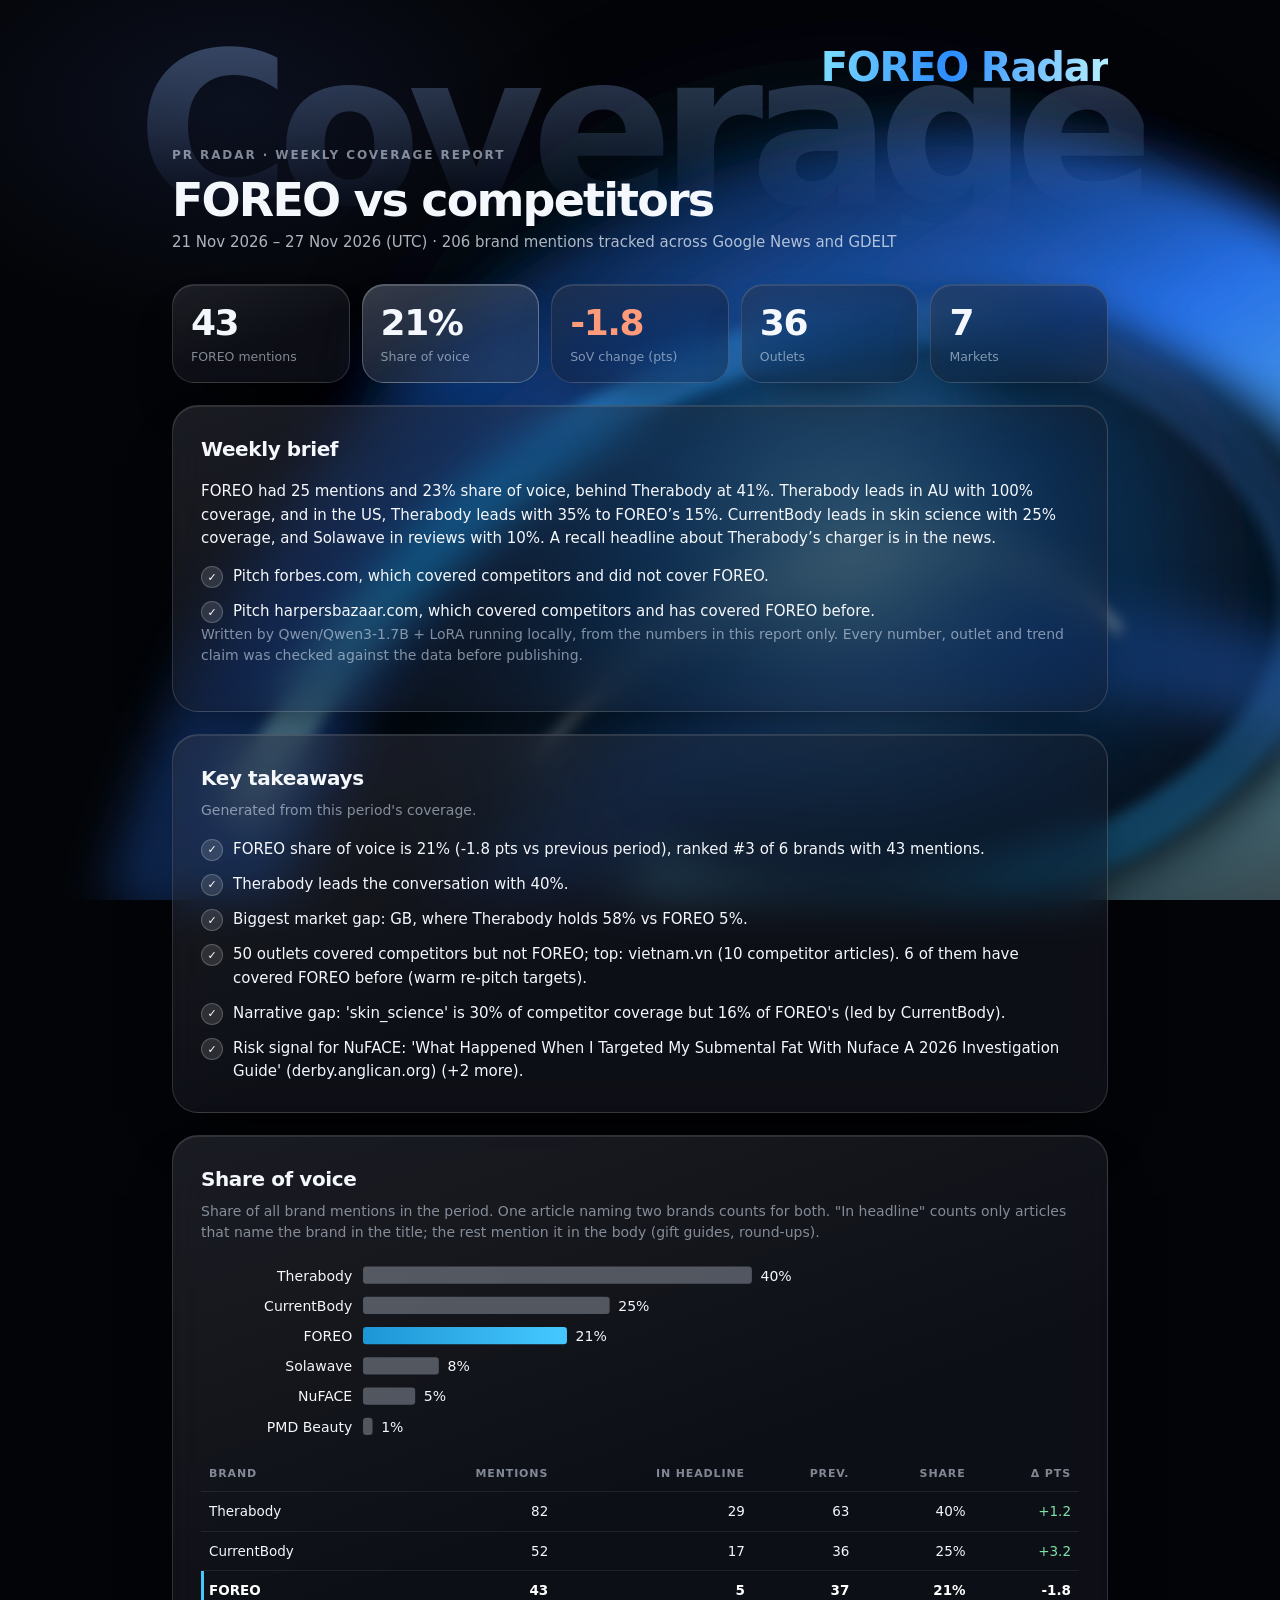
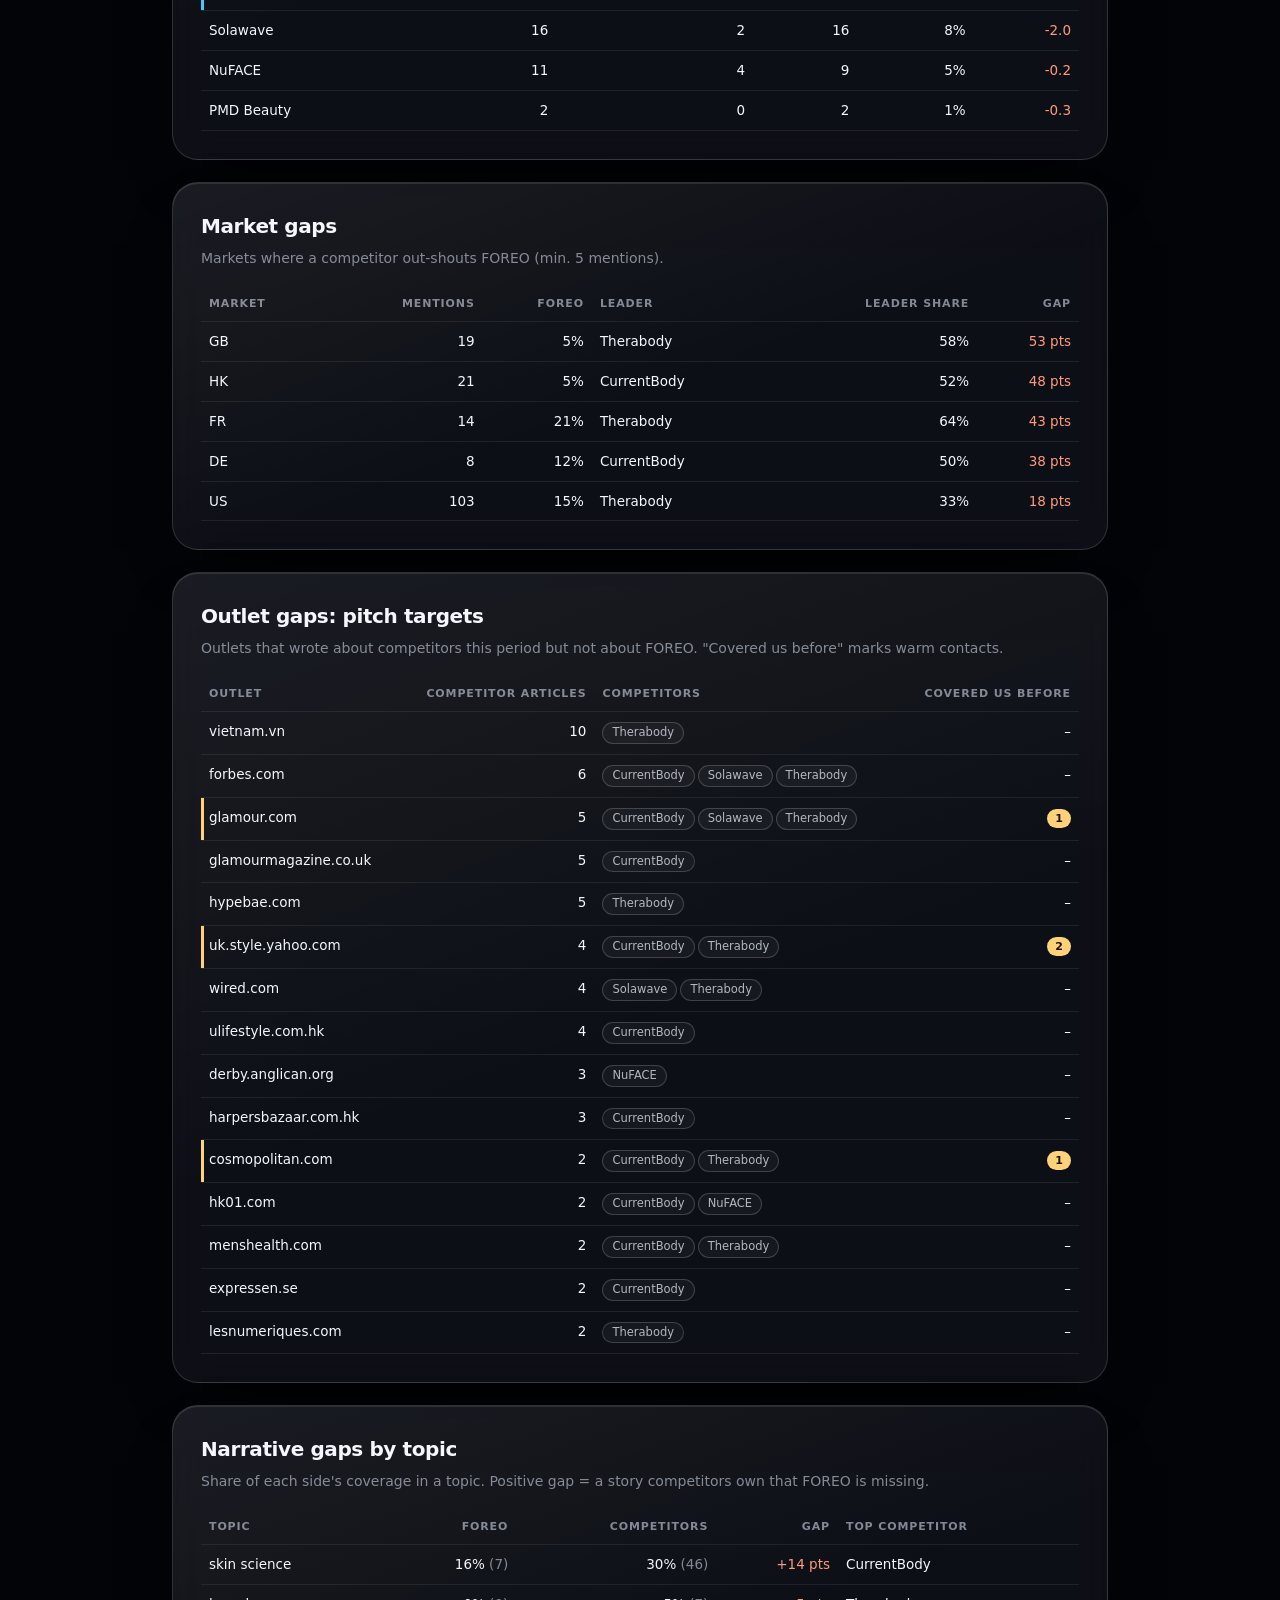
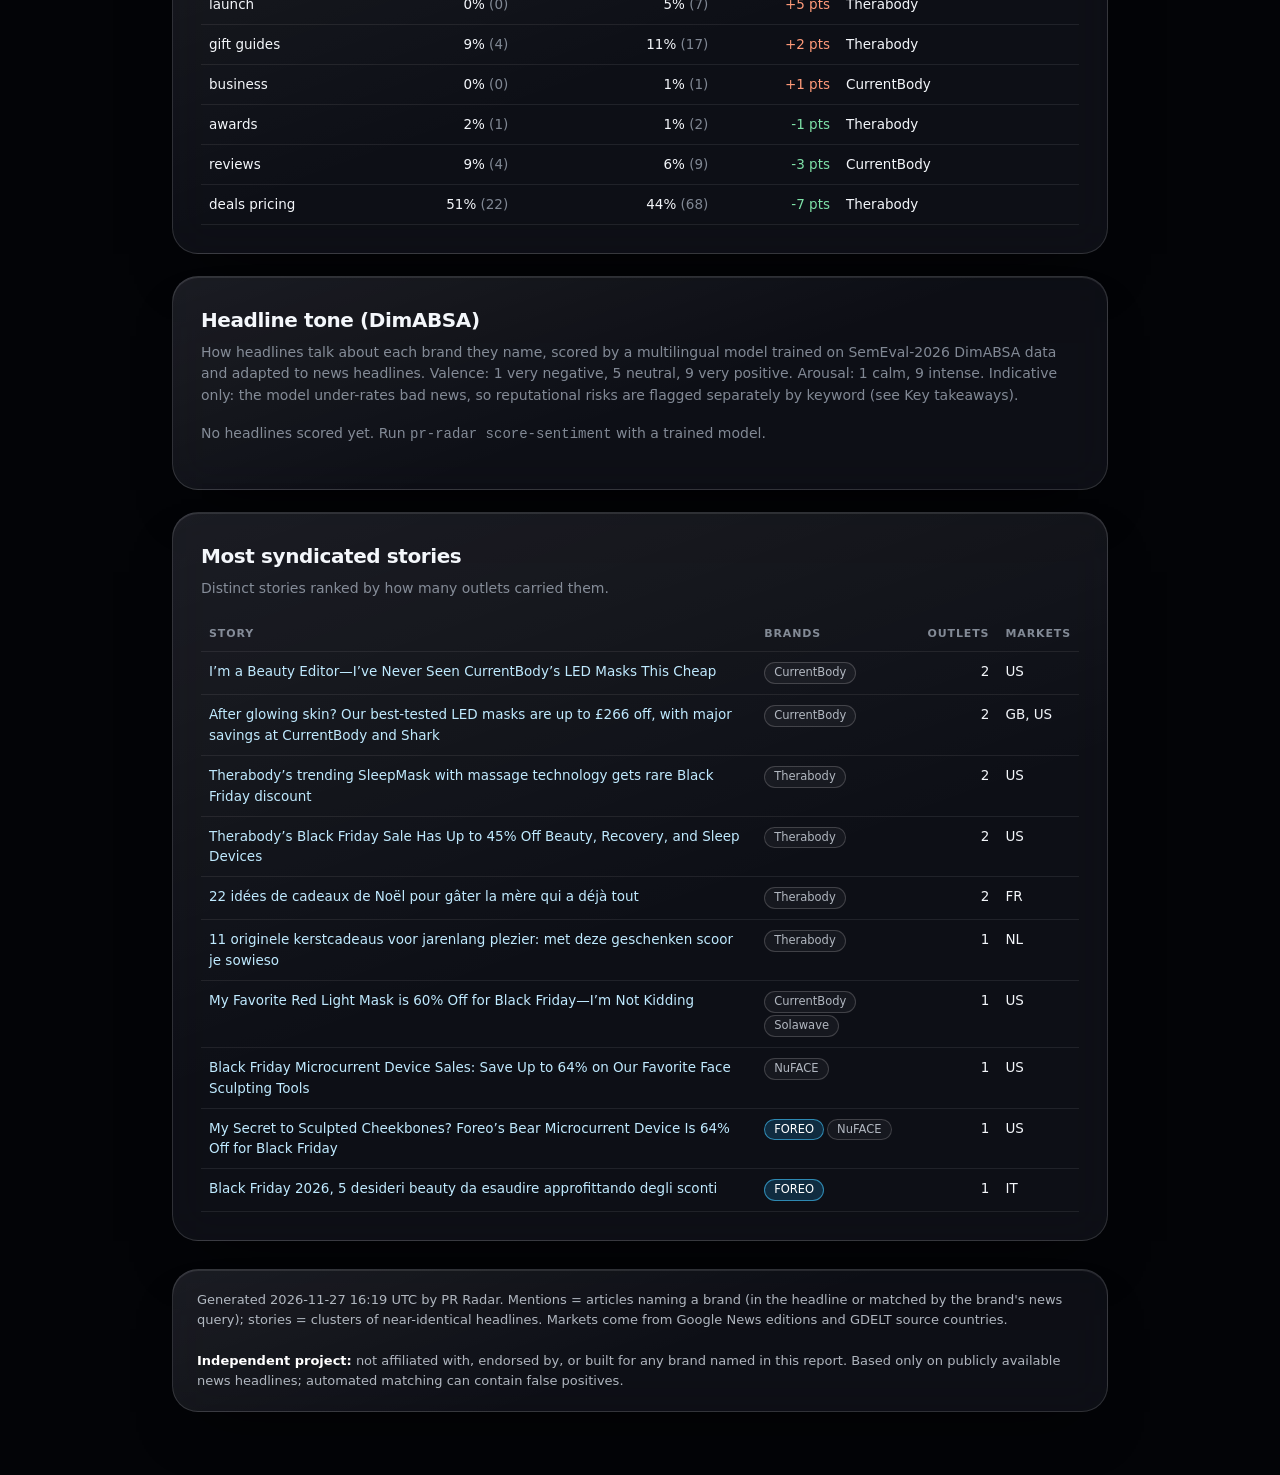
==== commit b71bf5f7: "Daily collection 2026-11-27" ====
--- a/docs/report.html
+++ b/docs/report.html
@@ -4,7 +4,7 @@
 <meta charset="utf-8">
 <meta name="viewport" content="width=device-width, initial-scale=1">
 <meta name="color-scheme" content="dark light">
-<title>PR Radar · FOREO · 20 Nov–26 Nov 2026</title>
+<title>PR Radar · FOREO · 21 Nov–27 Nov 2026</title>
 <style>
   :root {
     --bg: #030407; --ink: #f4f7fb; --ink-2: rgba(232, 240, 250, .74); --muted: rgba(214, 226, 242, .58);
@@ -142,15 +142,15 @@
     <div class="hero-accent">FOREO Radar</div>
     <p class="eyebrow">PR Radar · weekly coverage report</p>
     <h1>FOREO vs competitors</h1>
-    <p class="lede">20 Nov 2026 – 26 Nov 2026 (UTC) · 190 brand mentions tracked across Google News and GDELT</p>
+    <p class="lede">21 Nov 2026 – 27 Nov 2026 (UTC) · 206 brand mentions tracked across Google News and GDELT</p>
   </header>
 
   <section class="kpis">
-    <div class="kpi glass"><div class="v">40</div><div class="l">FOREO mentions</div></div>
+    <div class="kpi glass"><div class="v">43</div><div class="l">FOREO mentions</div></div>
     <div class="kpi glass featured"><div class="v">21%</div><div class="l">Share of voice</div></div>
-    <div class="kpi glass"><div class="v muted">–</div><div class="l">SoV change (first period)</div></div>
-    <div class="kpi glass"><div class="v">35</div><div class="l">Outlets</div></div>
-    <div class="kpi glass"><div class="v">8</div><div class="l">Markets</div></div>
+    <div class="kpi glass"><div class="v down">-1.8</div><div class="l">SoV change (pts)</div></div>
+    <div class="kpi glass"><div class="v">36</div><div class="l">Outlets</div></div>
+    <div class="kpi glass"><div class="v">7</div><div class="l">Markets</div></div>
   </section>
 
   <section class="card glass">
@@ -165,58 +165,64 @@
     <h2>Key takeaways</h2>
     <p class="muted">Generated from this period's coverage.</p>
     <ul class="insights">
-<li>FOREO share of voice is 21% (first tracked period, no comparison yet), ranked #3 of 6 brands with 40 mentions.</li><li>Therabody leads the conversation with 42%.</li><li>Biggest market gap: GB, where Therabody holds 65% vs FOREO 6%.</li><li>50 outlets covered competitors but not FOREO; top: vietnam.vn (10 competitor articles). 8 of them have covered FOREO before (warm re-pitch targets).</li><li>Narrative gap: &#39;skin_science&#39; is 25% of competitor coverage but 15% of FOREO&#39;s (led by Therabody).</li><li>Risk signal for NuFACE: &#39;What Happened When I Targeted My Submental Fat With Nuface A 2026 Investigation Guide&#39; (derby.anglican.org) (+2 more).</li>    </ul>
+<li>FOREO share of voice is 21% (-1.8 pts vs previous period), ranked #3 of 6 brands with 43 mentions.</li><li>Therabody leads the conversation with 40%.</li><li>Biggest market gap: GB, where Therabody holds 58% vs FOREO 5%.</li><li>50 outlets covered competitors but not FOREO; top: vietnam.vn (10 competitor articles). 6 of them have covered FOREO before (warm re-pitch targets).</li><li>Narrative gap: &#39;skin_science&#39; is 30% of competitor coverage but 16% of FOREO&#39;s (led by CurrentBody).</li><li>Risk signal for NuFACE: &#39;What Happened When I Targeted My Submental Fat With Nuface A 2026 Investigation Guide&#39; (derby.anglican.org) (+2 more).</li>    </ul>
   </section>
 
   <section class="card glass">
     <h2>Share of voice</h2>
     <p class="muted">Share of all brand mentions in the period. One article naming two brands counts for both. "In headline" counts only articles that name the brand in the title; the rest mention it in the body (gift guides, round-ups).</p>
-    <svg class="chart" viewBox="0 0 574 168" role="img" aria-label="bar chart" xmlns="http://www.w3.org/2000/svg"><text class="lbl" x="140" y="19" text-anchor="end">Therabody</text><rect class="bar" x="150" y="6" width="360.0" height="16" rx="3"/><text class="val" x="518.0" y="19">42%</text><text class="lbl" x="140" y="47" text-anchor="end">CurrentBody</text><rect class="bar" x="150" y="34" width="200.5" height="16" rx="3"/><text class="val" x="358.5" y="47">23%</text><text class="lbl" x="140" y="75" text-anchor="end">FOREO</text><rect class="bar hl" x="150" y="62" width="182.3" height="16" rx="3"/><text class="val" x="340.3" y="75">21%</text><text class="lbl" x="140" y="103" text-anchor="end">Solawave</text><rect class="bar" x="150" y="90" width="63.8" height="16" rx="3"/><text class="val" x="221.8" y="103">7%</text><text class="lbl" x="140" y="131" text-anchor="end">NuFACE</text><rect class="bar" x="150" y="118" width="50.1" height="16" rx="3"/><text class="val" x="208.1" y="131">6%</text><text class="lbl" x="140" y="159" text-anchor="end">PMD Beauty</text><rect class="bar" x="150" y="146" width="9.1" height="16" rx="3"/><text class="val" x="167.1" y="159">1%</text></svg>
+    <svg class="chart" viewBox="0 0 574 168" role="img" aria-label="bar chart" xmlns="http://www.w3.org/2000/svg"><text class="lbl" x="140" y="19" text-anchor="end">Therabody</text><rect class="bar" x="150" y="6" width="360.0" height="16" rx="3"/><text class="val" x="518.0" y="19">40%</text><text class="lbl" x="140" y="47" text-anchor="end">CurrentBody</text><rect class="bar" x="150" y="34" width="228.3" height="16" rx="3"/><text class="val" x="386.3" y="47">25%</text><text class="lbl" x="140" y="75" text-anchor="end">FOREO</text><rect class="bar hl" x="150" y="62" width="188.8" height="16" rx="3"/><text class="val" x="346.8" y="75">21%</text><text class="lbl" x="140" y="103" text-anchor="end">Solawave</text><rect class="bar" x="150" y="90" width="70.2" height="16" rx="3"/><text class="val" x="228.2" y="103">8%</text><text class="lbl" x="140" y="131" text-anchor="end">NuFACE</text><rect class="bar" x="150" y="118" width="48.3" height="16" rx="3"/><text class="val" x="206.3" y="131">5%</text><text class="lbl" x="140" y="159" text-anchor="end">PMD Beauty</text><rect class="bar" x="150" y="146" width="8.8" height="16" rx="3"/><text class="val" x="166.8" y="159">1%</text></svg>
     <div class="scroll">
     <table style="margin-top:14px">
       <tr><th>Brand</th><th class="n">Mentions</th><th class="n">In headline</th><th class="n">Prev.</th><th class="n">Share</th><th class="n">Δ pts</th></tr>
       <tr class="">
         <td>Therabody</td>
-        <td class="n">79</td>
-        <td class="n">28</td>
-        <td class="n">–</td>
-        <td class="n">42%</td>
-<td class="n muted">–</td>      </tr>
+        <td class="n">82</td>
+        <td class="n">29</td>
+        <td class="n">63</td>
+        <td class="n">40%</td>
+        <td class="n up">+1.2</td>
+      </tr>
       <tr class="">
         <td>CurrentBody</td>
-        <td class="n">44</td>
-        <td class="n">13</td>
-        <td class="n">–</td>
-        <td class="n">23%</td>
-<td class="n muted">–</td>      </tr>
+        <td class="n">52</td>
+        <td class="n">17</td>
+        <td class="n">36</td>
+        <td class="n">25%</td>
+        <td class="n up">+3.2</td>
+      </tr>
       <tr class="hl">
         <td>FOREO</td>
-        <td class="n">40</td>
-        <td class="n">6</td>
-        <td class="n">–</td>
+        <td class="n">43</td>
+        <td class="n">5</td>
+        <td class="n">37</td>
         <td class="n">21%</td>
-<td class="n muted">–</td>      </tr>
+        <td class="n down">-1.8</td>
+      </tr>
       <tr class="">
         <td>Solawave</td>
-        <td class="n">14</td>
-        <td class="n">1</td>
-        <td class="n">–</td>
-        <td class="n">7%</td>
-<td class="n muted">–</td>      </tr>
+        <td class="n">16</td>
+        <td class="n">2</td>
+        <td class="n">16</td>
+        <td class="n">8%</td>
+        <td class="n down">-2.0</td>
+      </tr>
       <tr class="">
         <td>NuFACE</td>
         <td class="n">11</td>
         <td class="n">4</td>
-        <td class="n">–</td>
-        <td class="n">6%</td>
-<td class="n muted">–</td>      </tr>
+        <td class="n">9</td>
+        <td class="n">5%</td>
+        <td class="n down">-0.2</td>
+      </tr>
       <tr class="">
         <td>PMD Beauty</td>
         <td class="n">2</td>
         <td class="n">0</td>
-        <td class="n">–</td>
+        <td class="n">2</td>
         <td class="n">1%</td>
-<td class="n muted">–</td>      </tr>
+        <td class="n down">-0.3</td>
+      </tr>
     </table>
     </div>
   </section>
@@ -227,16 +233,16 @@
     <div class="scroll">
     <table>
       <tr><th>Market</th><th class="n">Mentions</th><th class="n">FOREO</th><th>Leader</th><th class="n">Leader share</th><th class="n">Gap</th></tr>
-      <tr><td>GB</td><td class="n">17</td><td class="n">6%</td>
-          <td>Therabody</td><td class="n">65%</td><td class="n down">59 pts</td></tr>
-      <tr><td>FR</td><td class="n">14</td><td class="n">14%</td>
-          <td>Therabody</td><td class="n">71%</td><td class="n down">57 pts</td></tr>
-      <tr><td>HK</td><td class="n">17</td><td class="n">6%</td>
-          <td>CurrentBody</td><td class="n">47%</td><td class="n down">41 pts</td></tr>
-      <tr><td>DE</td><td class="n">6</td><td class="n">17%</td>
-          <td>CurrentBody</td><td class="n">50%</td><td class="n down">33 pts</td></tr>
-      <tr><td>US</td><td class="n">94</td><td class="n">13%</td>
-          <td>Therabody</td><td class="n">33%</td><td class="n down">20 pts</td></tr>
+      <tr><td>GB</td><td class="n">19</td><td class="n">5%</td>
+          <td>Therabody</td><td class="n">58%</td><td class="n down">53 pts</td></tr>
+      <tr><td>HK</td><td class="n">21</td><td class="n">5%</td>
+          <td>CurrentBody</td><td class="n">52%</td><td class="n down">48 pts</td></tr>
+      <tr><td>FR</td><td class="n">14</td><td class="n">21%</td>
+          <td>Therabody</td><td class="n">64%</td><td class="n down">43 pts</td></tr>
+      <tr><td>DE</td><td class="n">8</td><td class="n">12%</td>
+          <td>CurrentBody</td><td class="n">50%</td><td class="n down">38 pts</td></tr>
+      <tr><td>US</td><td class="n">103</td><td class="n">15%</td>
+          <td>Therabody</td><td class="n">33%</td><td class="n down">18 pts</td></tr>
     </table>
     </div>
   </section>
@@ -253,44 +259,44 @@
       <tr class=""><td>forbes.com</td><td class="n">6</td>
           <td><span class="pill">CurrentBody</span><span class="pill">Solawave</span><span class="pill">Therabody</span></td>
           <td class="n">–</td></tr>
-      <tr class=""><td>menshealth.com</td><td class="n">5</td>
-          <td><span class="pill">CurrentBody</span><span class="pill">Therabody</span></td>
-          <td class="n">–</td></tr>
-      <tr class=""><td>hypebae.com</td><td class="n">5</td>
-          <td><span class="pill">Therabody</span></td>
-          <td class="n">–</td></tr>
-      <tr class=""><td>glamourmagazine.co.uk</td><td class="n">4</td>
-          <td><span class="pill">CurrentBody</span></td>
-          <td class="n">–</td></tr>
-      <tr class=""><td>ulifestyle.com.hk</td><td class="n">4</td>
-          <td><span class="pill">CurrentBody</span></td>
-          <td class="n">–</td></tr>
-      <tr class="warm"><td>cosmopolitan.com</td><td class="n">3</td>
-          <td><span class="pill">CurrentBody</span><span class="pill">NuFACE</span><span class="pill">Therabody</span></td>
-          <td class="n"><span class="warm-badge">1</span></td></tr>
-      <tr class="warm"><td>glamour.com</td><td class="n">3</td>
+      <tr class="warm"><td>glamour.com</td><td class="n">5</td>
           <td><span class="pill">CurrentBody</span><span class="pill">Solawave</span><span class="pill">Therabody</span></td>
           <td class="n"><span class="warm-badge">1</span></td></tr>
-      <tr class="warm"><td>popsugar.com</td><td class="n">3</td>
-          <td><span class="pill">NuFACE</span><span class="pill">Solawave</span><span class="pill">Therabody</span></td>
-          <td class="n"><span class="warm-badge">1</span></td></tr>
-      <tr class=""><td>wired.com</td><td class="n">3</td>
+      <tr class=""><td>glamourmagazine.co.uk</td><td class="n">5</td>
+          <td><span class="pill">CurrentBody</span></td>
+          <td class="n">–</td></tr>
+      <tr class=""><td>hypebae.com</td><td class="n">5</td>
+          <td><span class="pill">Therabody</span></td>
+          <td class="n">–</td></tr>
+      <tr class="warm"><td>uk.style.yahoo.com</td><td class="n">4</td>
+          <td><span class="pill">CurrentBody</span><span class="pill">Therabody</span></td>
+          <td class="n"><span class="warm-badge">2</span></td></tr>
+      <tr class=""><td>wired.com</td><td class="n">4</td>
           <td><span class="pill">Solawave</span><span class="pill">Therabody</span></td>
           <td class="n">–</td></tr>
-      <tr class="warm"><td>womenshealthmag.com</td><td class="n">3</td>
-          <td><span class="pill">Solawave</span><span class="pill">Therabody</span></td>
-          <td class="n"><span class="warm-badge">3</span></td></tr>
+      <tr class=""><td>ulifestyle.com.hk</td><td class="n">4</td>
+          <td><span class="pill">CurrentBody</span></td>
+          <td class="n">–</td></tr>
       <tr class=""><td>derby.anglican.org</td><td class="n">3</td>
           <td><span class="pill">NuFACE</span></td>
           <td class="n">–</td></tr>
+      <tr class=""><td>harpersbazaar.com.hk</td><td class="n">3</td>
+          <td><span class="pill">CurrentBody</span></td>
+          <td class="n">–</td></tr>
+      <tr class="warm"><td>cosmopolitan.com</td><td class="n">2</td>
+          <td><span class="pill">CurrentBody</span><span class="pill">Therabody</span></td>
+          <td class="n"><span class="warm-badge">1</span></td></tr>
       <tr class=""><td>hk01.com</td><td class="n">2</td>
           <td><span class="pill">CurrentBody</span><span class="pill">NuFACE</span></td>
           <td class="n">–</td></tr>
-      <tr class="warm"><td>uk.style.yahoo.com</td><td class="n">2</td>
+      <tr class=""><td>menshealth.com</td><td class="n">2</td>
           <td><span class="pill">CurrentBody</span><span class="pill">Therabody</span></td>
-          <td class="n"><span class="warm-badge">2</span></td></tr>
-      <tr class=""><td>wareable.com</td><td class="n">2</td>
-          <td><span class="pill">CurrentBody</span><span class="pill">Solawave</span></td>
+          <td class="n">–</td></tr>
+      <tr class=""><td>expressen.se</td><td class="n">2</td>
+          <td><span class="pill">CurrentBody</span></td>
+          <td class="n">–</td></tr>
+      <tr class=""><td>lesnumeriques.com</td><td class="n">2</td>
+          <td><span class="pill">Therabody</span></td>
           <td class="n">–</td></tr>
     </table>
     </div>
@@ -303,18 +309,18 @@
     <table>
       <tr><th>Topic</th><th class="n">FOREO</th><th class="n">Competitors</th><th class="n">Gap</th><th>Top competitor</th></tr>
       <tr><td>skin science</td>
-          <td class="n">15% <span class="muted">(6)</span></td>
-          <td class="n">25% <span class="muted">(35)</span></td>
-          <td class="n down">+10 pts</td>
-          <td>Therabody</td></tr>
+          <td class="n">16% <span class="muted">(7)</span></td>
+          <td class="n">30% <span class="muted">(46)</span></td>
+          <td class="n down">+14 pts</td>
+          <td>CurrentBody</td></tr>
       <tr><td>launch</td>
           <td class="n">0% <span class="muted">(0)</span></td>
           <td class="n">5% <span class="muted">(7)</span></td>
           <td class="n down">+5 pts</td>
           <td>Therabody</td></tr>
       <tr><td>gift guides</td>
-          <td class="n">10% <span class="muted">(4)</span></td>
-          <td class="n">12% <span class="muted">(17)</span></td>
+          <td class="n">9% <span class="muted">(4)</span></td>
+          <td class="n">11% <span class="muted">(17)</span></td>
           <td class="n down">+2 pts</td>
           <td>Therabody</td></tr>
       <tr><td>business</td>
@@ -324,18 +330,18 @@
           <td>CurrentBody</td></tr>
       <tr><td>awards</td>
           <td class="n">2% <span class="muted">(1)</span></td>
-          <td class="n">2% <span class="muted">(3)</span></td>
-          <td class="n up">-0 pts</td>
+          <td class="n">1% <span class="muted">(2)</span></td>
+          <td class="n up">-1 pts</td>
           <td>Therabody</td></tr>
       <tr><td>reviews</td>
-          <td class="n">8% <span class="muted">(3)</span></td>
-          <td class="n">7% <span class="muted">(10)</span></td>
-          <td class="n up">-0 pts</td>
+          <td class="n">9% <span class="muted">(4)</span></td>
+          <td class="n">6% <span class="muted">(9)</span></td>
+          <td class="n up">-3 pts</td>
           <td>CurrentBody</td></tr>
       <tr><td>deals pricing</td>
-          <td class="n">50% <span class="muted">(20)</span></td>
-          <td class="n">44% <span class="muted">(62)</span></td>
-          <td class="n up">-6 pts</td>
+          <td class="n">51% <span class="muted">(22)</span></td>
+          <td class="n">44% <span class="muted">(68)</span></td>
+          <td class="n up">-7 pts</td>
           <td>Therabody</td></tr>
     </table>
     </div>
@@ -352,6 +358,9 @@
     <div class="scroll">
     <table>
       <tr><th>Story</th><th>Brands</th><th class="n">Outlets</th><th>Markets</th></tr>
+      <tr><td><a href="https://news.google.com/rss/articles/CBMijgFBVV95cUxNdlREdEpoWFUxa0tCeVhjOXkySzVkZGRDeVpaSExISVBSdXFQYXpBdFZJRGU5dm5zTHZoZUkwS2NvUW8tUWREckxuZVhlRFFUXzBRenJ4NHV5cXBTcG9aUU1tSE5iVE4zTWZFY0JjSzQ4ZmdHQ0gxV1ROWGl5QTU1bzc4dEd1b0FIeklZVVNB?oc=5" rel="noopener">I’m a Beauty Editor—I’ve Never Seen CurrentBody’s LED Masks This Cheap</a></td>
+          <td><span class="pill">CurrentBody</span></td>
+          <td class="n">2</td><td>US</td></tr>
       <tr><td><a href="https://news.google.com/rss/articles/CBMiekFVX3lxTE1ObEV1X2pwRE1jamQ2MTRvTFczZVZoanZwdzFrZWJka3phQ2o3aEFyTExsWktTV0pvb24xeHZNVUpsLUo5ZHprQnNlcTRLeU1yaEFscHd1a04wSTFadWVudm5TQVpqV3lhUk5UcUk2emdvNV9Zc3NHOC1B?oc=5" rel="noopener">After glowing skin? Our best-tested LED masks are up to £266 off, with major savings at CurrentBody and Shark</a></td>
           <td><span class="pill">CurrentBody</span></td>
           <td class="n">2</td><td>GB, US</td></tr>
@@ -364,22 +373,19 @@
       <tr><td><a href="https://news.google.com/rss/articles/CBMib0FVX3lxTE1uM2dZTVdvbzgyUzdCalJYMFhreUJJenhSRXdVMV9kaW4wQl9TZFdyTDFwdWFfUjBlQTlzQ3FDUDlqZkh6MkZZRDloRUF6SlJJZjctcGJPOHZNS09aczNueERjT0l3WHo4Qlc4b0NoSQ?oc=5" rel="noopener">22 idées de cadeaux de Noël pour gâter la mère qui a déjà tout</a></td>
           <td><span class="pill">Therabody</span></td>
           <td class="n">2</td><td>FR</td></tr>
-      <tr><td><a href="https://news.google.com/rss/articles/[base64]?oc=5" rel="noopener">Don’t Miss Our Favorite Early Black Friday Beauty Deals</a></td>
-          <td><span class="pill">CurrentBody</span><span class="pill us">FOREO</span></td>
-          <td class="n">2</td><td>US</td></tr>
-      <tr><td><a href="https://news.google.com/rss/articles/[base64]?oc=5" rel="noopener">Nordstrom&#39;s Early Black Friday Beauty Deals Include Major Discounts on Dyson, Medicube, and More</a></td>
+      <tr><td><a href="https://news.google.com/rss/articles/[base64]?oc=5" rel="noopener">11 originele kerstcadeaus voor jarenlang plezier: met deze geschenken scoor je sowieso</a></td>
+          <td><span class="pill">Therabody</span></td>
+          <td class="n">1</td><td>NL</td></tr>
+      <tr><td><a href="https://news.google.com/rss/articles/CBMigwFBVV95cUxNeXBLMDl1MXU5MWpObUhTS21IQWJ5TEVORVJVVnZUM1EwS01saEhnQzBlcHhQWTkwVUVYdzkyWE5HVmI1eVVha2RjUUFFbXU1X3dURU92ZmxYemEwQnMwbTB4b3ExUlduN2t0cU8xVXFtZ3FTT2lQbmdtWjE5THhLZV9vNA?oc=5" rel="noopener">My Favorite Red Light Mask is 60% Off for Black Friday—I’m Not Kidding</a></td>
+          <td><span class="pill">CurrentBody</span><span class="pill">Solawave</span></td>
+          <td class="n">1</td><td>US</td></tr>
+      <tr><td><a href="https://www.womenshealthmag.com/beauty/a74544948/black-friday-microcurrent-device-sale-2026/" rel="noopener">Black Friday Microcurrent Device Sales: Save Up to 64% on Our Favorite Face Sculpting Tools</a></td>
           <td><span class="pill">NuFACE</span></td>
-          <td class="n">2</td><td>US</td></tr>
-      <tr><td><a href="https://news.google.com/rss/articles/CBMic0FVX3lxTE1kVWZ0WTNZeGdjS3NBMUc5MDcwN193NmlPMVVIcnVraVBJMG4zQXVVZ29DUjBmUEE4aTJTNHFFTS0xdU1aX2hNelF6dy01ekNnZHhtLVdTdnRGNk9WNHZlRHREa1Nhd1BSbHlrclduTUJjZVU?oc=5" rel="noopener">CurrentBody Black Friday Deals 2026: Best Offers &amp; Discounts</a></td>
-          <td><span class="pill">CurrentBody</span></td>
-          <td class="n">2</td><td>US</td></tr>
-      <tr><td><a href="https://news.google.com/rss/articles/[base64]?oc=5" rel="noopener">5 skincare gadgets discounted this Black Friday for lymphatic drainage and facial sculpting</a></td>
-          <td><span class="pill">Therabody</span></td>
-          <td class="n">1</td><td>GB</td></tr>
-      <tr><td><a href="https://news.google.com/rss/articles/CBMijwFBVV95cUxQejJIbGVyMzdEcjNQbHJkRWFYMkI4UDRZcTZiTW42Rm8xbkRyZ2JVSXNPWXE0LW8xM190OFpZTF8zbmE0anFtQTdRX2ZLc2ZzZmNMU2hXaHFOMlRlMUVPTkJVRUI1d2I5SFF2N21CTEpYSW1pNXlGcm5PVG9iVzI0YXRwMkFtZllmd2dhTFFTOA?oc=5" rel="noopener">Is it worth paying £500 for an LED face mask? A dermatologist gives her verdict</a></td>
-          <td><span class="pill">CurrentBody</span></td>
           <td class="n">1</td><td>US</td></tr>
-      <tr><td><a href="https://news.google.com/rss/articles/CBMigwFBVV95cUxPQmJ0X0preUZoLXhOQ0JNMnoxdGt2a1RMdWNJZl9GbzdUdU52VG11ZkJiRUpmUE0tdzFQT0kzX0NRa1JzREE2Z05sZ1ZqMTQ5bVExQ3FiLUtnaTlqdUlUMEF3R0xkS0ZmTW1weXZPalRrZUVfZzNSbm9LU0VCVmFqenVScw?oc=5" rel="noopener">Il lifting viso a casa è il nuovo trend skincare: assicurati il tuo dispositivo a microcorrente finché è in sconto</a></td>
+      <tr><td><a href="https://news.google.com/rss/articles/[base64]?oc=5" rel="noopener">My Secret to Sculpted Cheekbones? Foreo’s Bear Microcurrent Device Is 64% Off for Black Friday</a></td>
+          <td><span class="pill us">FOREO</span><span class="pill">NuFACE</span></td>
+          <td class="n">1</td><td>US</td></tr>
+      <tr><td><a href="https://news.google.com/rss/articles/[base64]?oc=5" rel="noopener">Black Friday 2026, 5 desideri beauty da esaudire approfittando degli sconti</a></td>
           <td><span class="pill us">FOREO</span></td>
           <td class="n">1</td><td>IT</td></tr>
     </table>
@@ -387,7 +393,7 @@
   </section>
 
   <footer class="glass">
-    Generated 2026-11-26 16:35 UTC by PR Radar. Mentions = articles naming a brand (in the headline or matched by the brand's news query);
+    Generated 2026-11-27 16:19 UTC by PR Radar. Mentions = articles naming a brand (in the headline or matched by the brand's news query);
     stories = clusters of near-identical headlines. Markets come from Google News editions and GDELT source countries.
     <br><br>
     <strong>Independent project:</strong> not affiliated with, endorsed by, or built for any brand named in this report. Based only on publicly available news headlines;
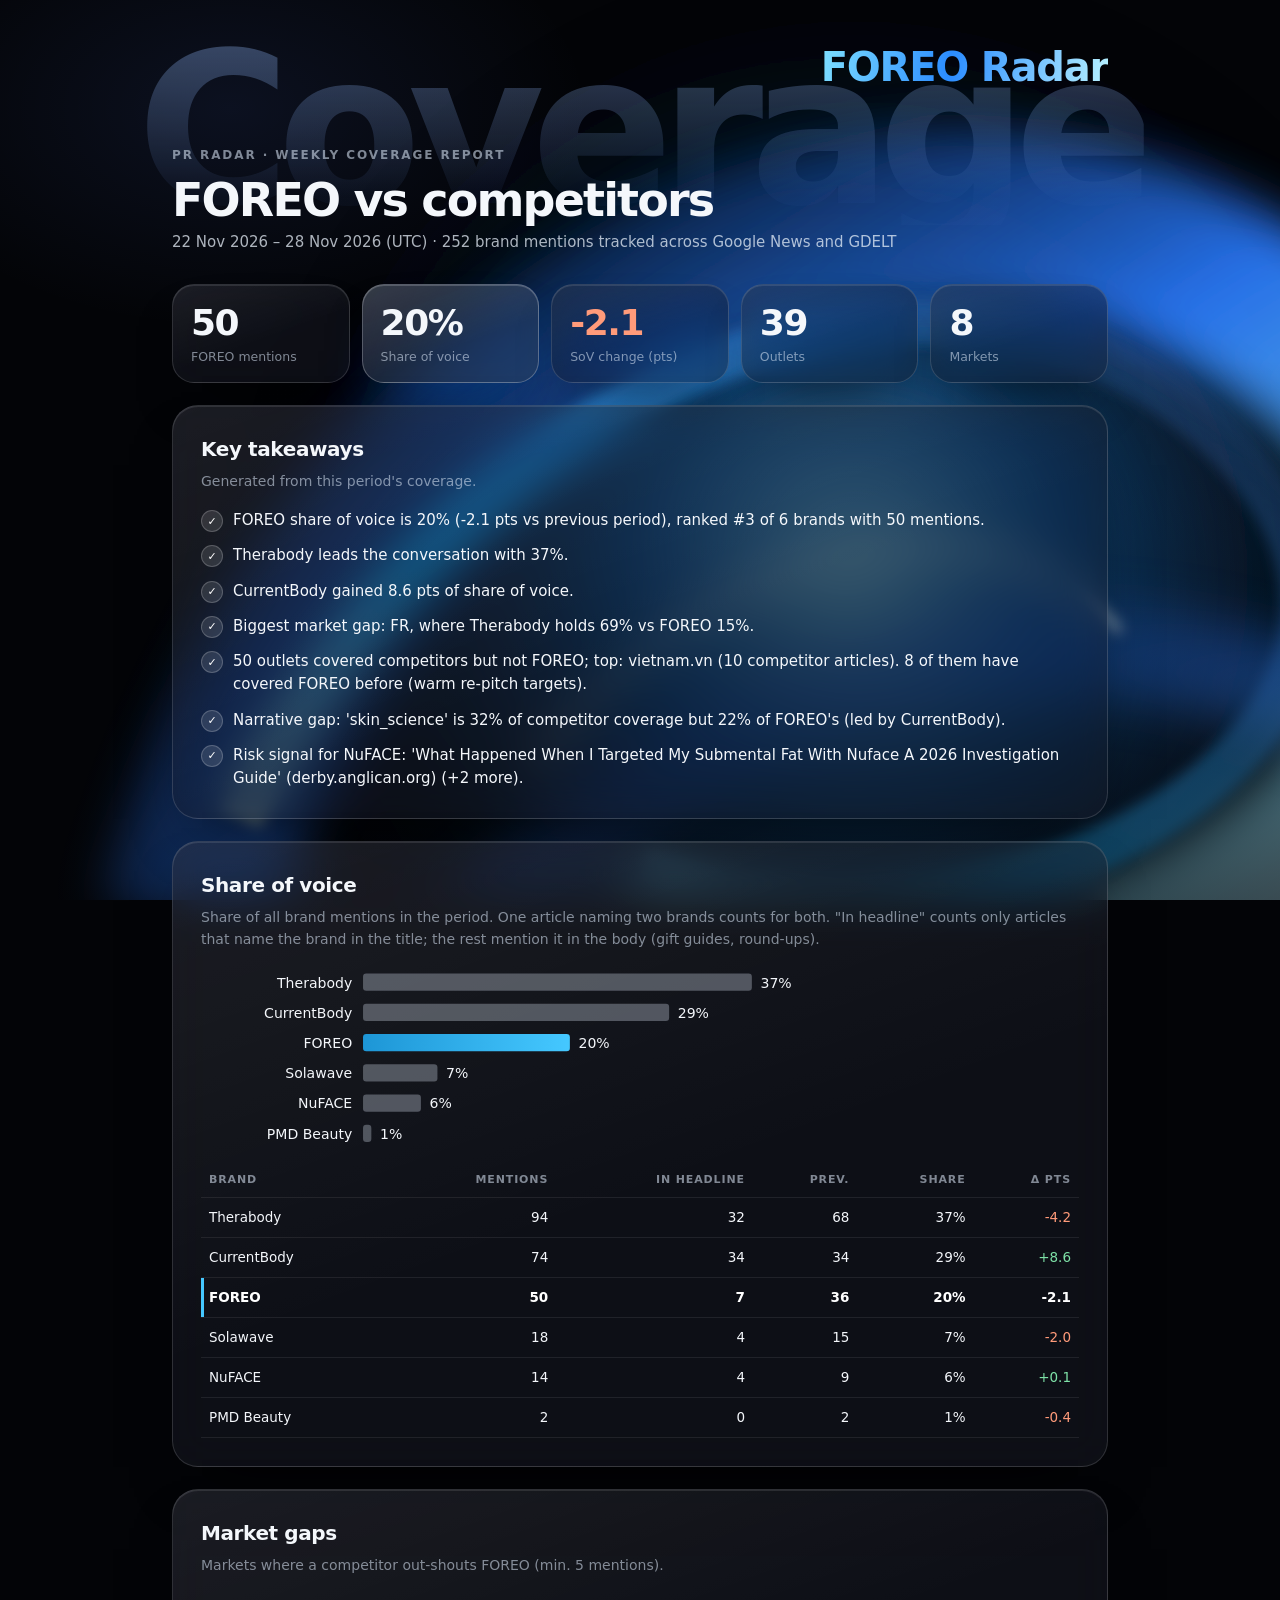
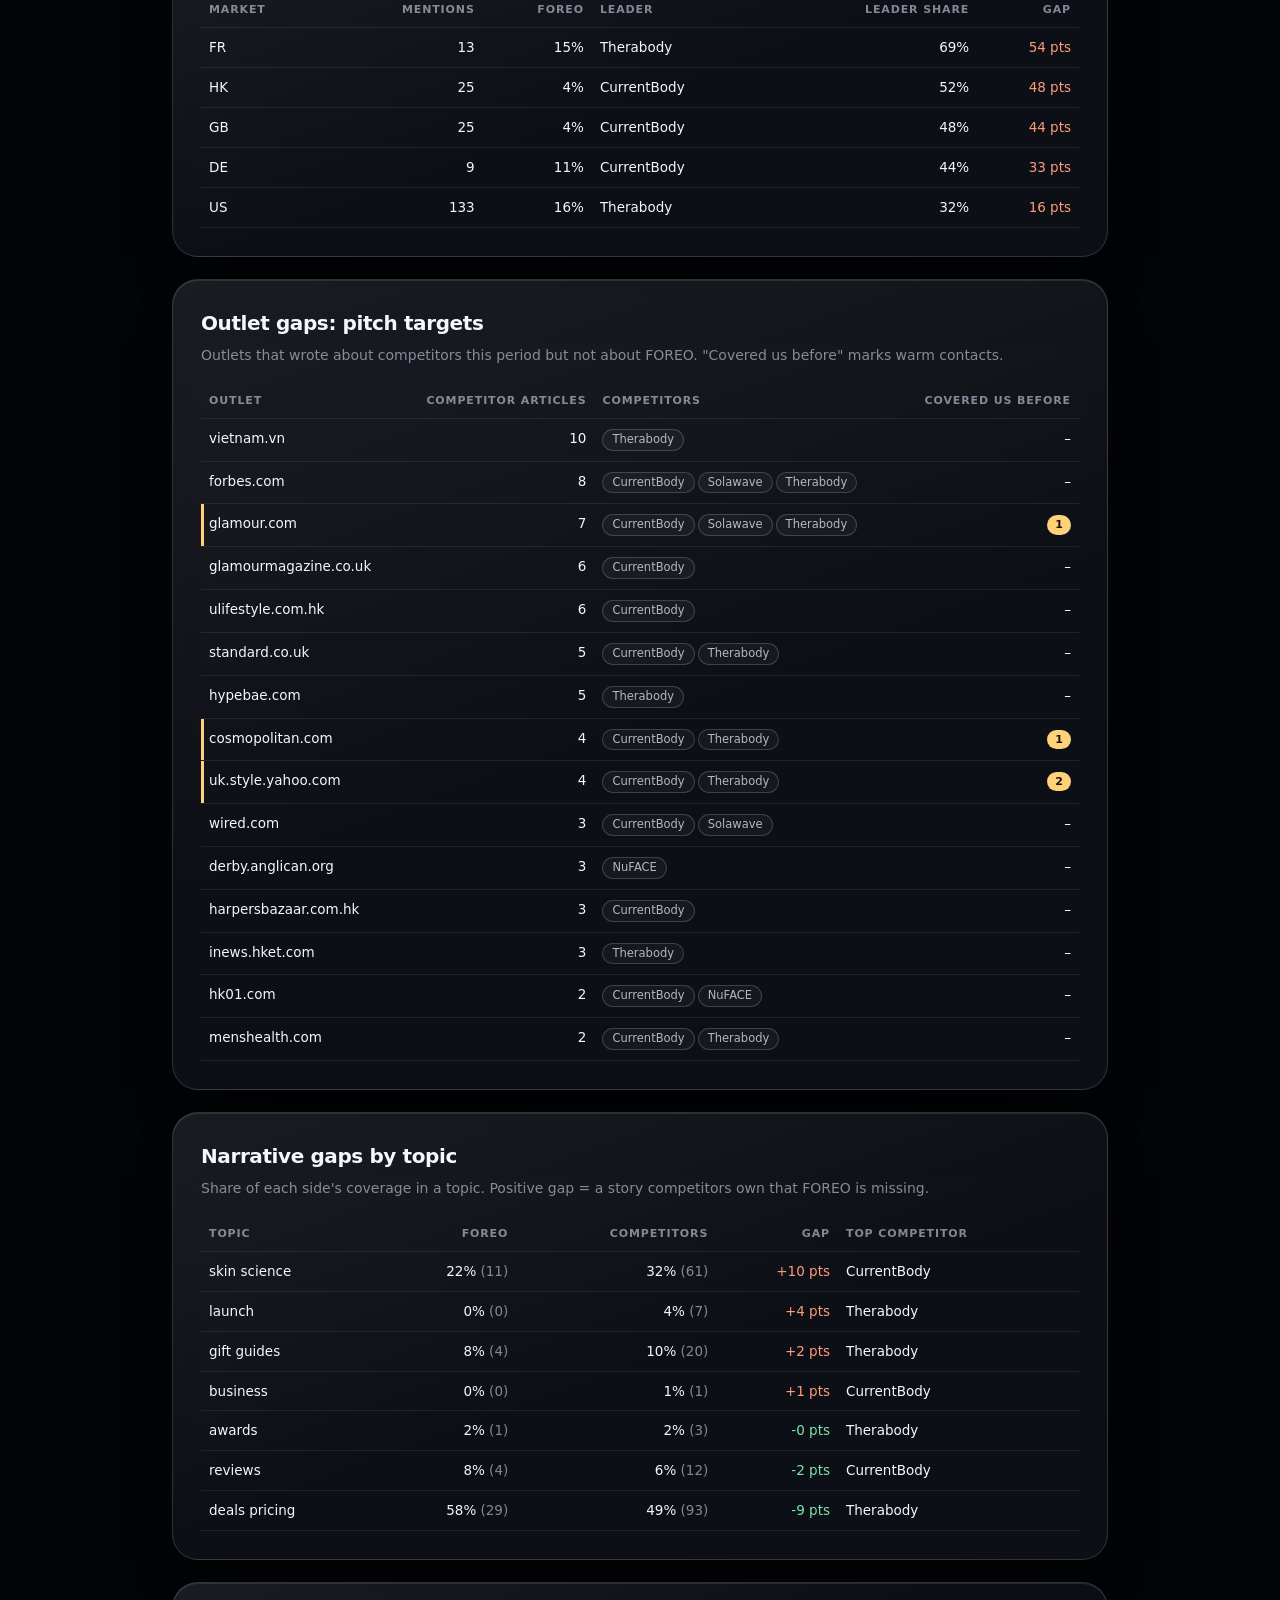
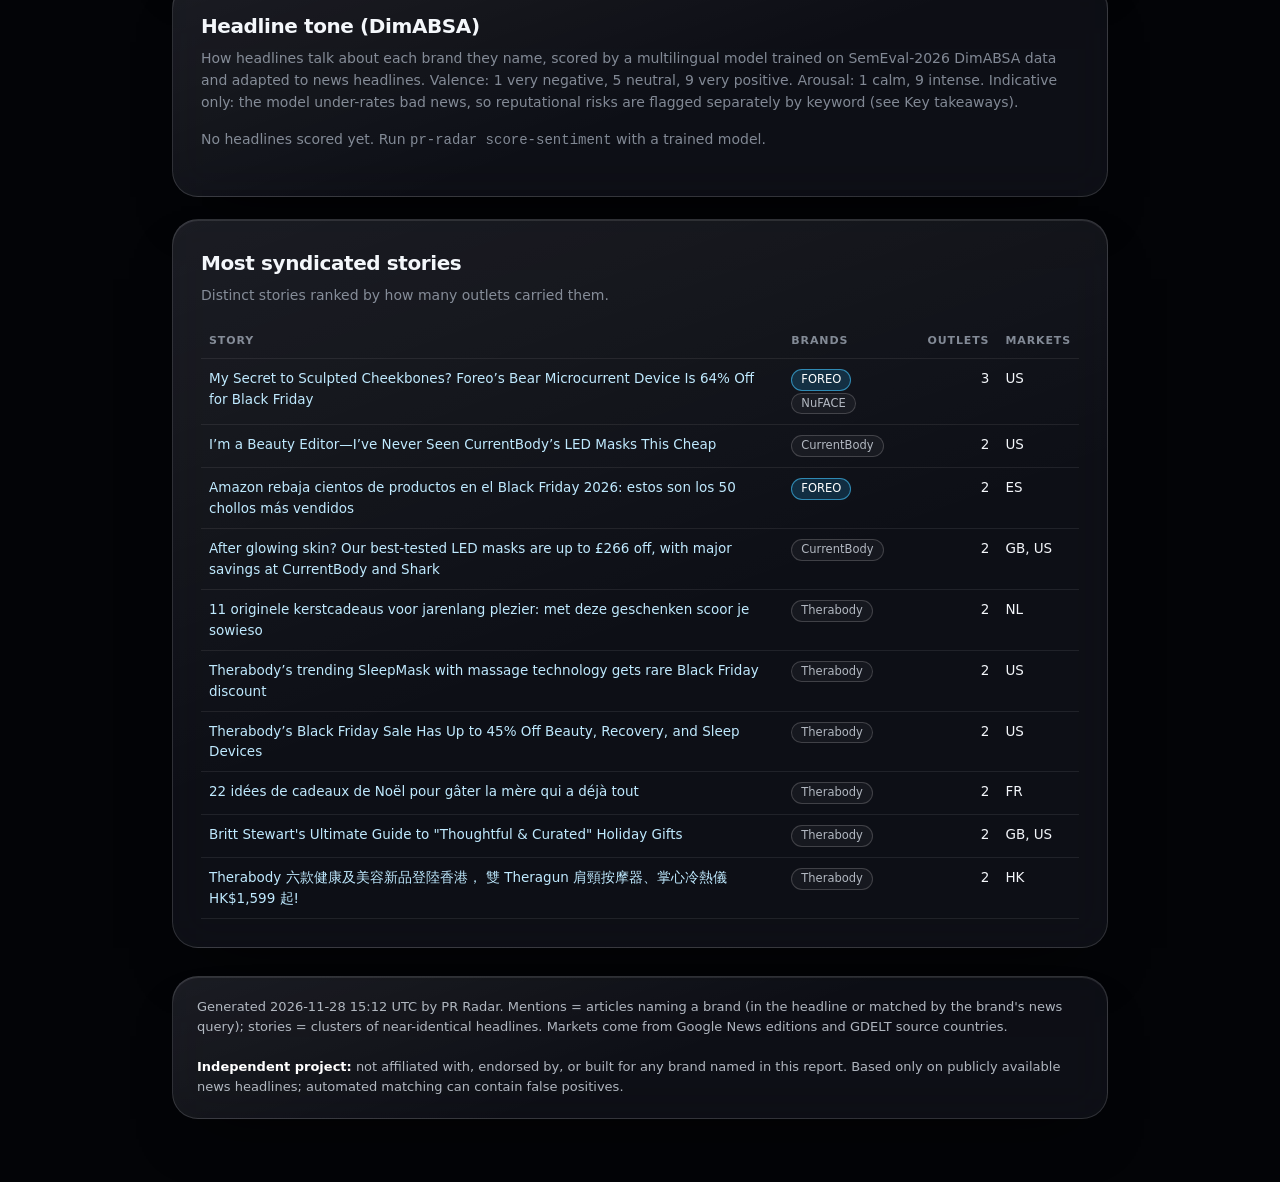
==== commit 42225eaa: "Daily collection 2026-11-28" ====
--- a/docs/report.html
+++ b/docs/report.html
@@ -4,7 +4,7 @@
 <meta charset="utf-8">
 <meta name="viewport" content="width=device-width, initial-scale=1">
 <meta name="color-scheme" content="dark light">
-<title>PR Radar · FOREO · 21 Nov–27 Nov 2026</title>
+<title>PR Radar · FOREO · 22 Nov–28 Nov 2026</title>
 <style>
   :root {
     --bg: #030407; --ink: #f4f7fb; --ink-2: rgba(232, 240, 250, .74); --muted: rgba(214, 226, 242, .58);
@@ -142,78 +142,70 @@
     <div class="hero-accent">FOREO Radar</div>
     <p class="eyebrow">PR Radar · weekly coverage report</p>
     <h1>FOREO vs competitors</h1>
-    <p class="lede">21 Nov 2026 – 27 Nov 2026 (UTC) · 206 brand mentions tracked across Google News and GDELT</p>
+    <p class="lede">22 Nov 2026 – 28 Nov 2026 (UTC) · 252 brand mentions tracked across Google News and GDELT</p>
   </header>
 
   <section class="kpis">
-    <div class="kpi glass"><div class="v">43</div><div class="l">FOREO mentions</div></div>
-    <div class="kpi glass featured"><div class="v">21%</div><div class="l">Share of voice</div></div>
-    <div class="kpi glass"><div class="v down">-1.8</div><div class="l">SoV change (pts)</div></div>
-    <div class="kpi glass"><div class="v">36</div><div class="l">Outlets</div></div>
-    <div class="kpi glass"><div class="v">7</div><div class="l">Markets</div></div>
-  </section>
-
-  <section class="card glass">
-    <h2>Weekly brief</h2>
-    <p>FOREO had 25 mentions and 23% share of voice, behind Therabody at 41%. Therabody leads in AU with 100% coverage, and in the US, Therabody leads with 35% to FOREO’s 15%. CurrentBody leads in skin science with 25% coverage, and Solawave in reviews with 10%. A recall headline about Therabody’s charger is in the news.</p>
-    <ul class="insights">
-<li>Pitch forbes.com, which covered competitors and did not cover FOREO.</li><li>Pitch harpersbazaar.com, which covered competitors and has covered FOREO before.</li>    </ul>
-    <p class="muted">Written by Qwen/Qwen3-1.7B + LoRA running locally, from the numbers in this report only. Every number, outlet and trend claim was checked against the data before publishing.</p>
+    <div class="kpi glass"><div class="v">50</div><div class="l">FOREO mentions</div></div>
+    <div class="kpi glass featured"><div class="v">20%</div><div class="l">Share of voice</div></div>
+    <div class="kpi glass"><div class="v down">-2.1</div><div class="l">SoV change (pts)</div></div>
+    <div class="kpi glass"><div class="v">39</div><div class="l">Outlets</div></div>
+    <div class="kpi glass"><div class="v">8</div><div class="l">Markets</div></div>
   </section>
 
   <section class="card glass">
     <h2>Key takeaways</h2>
     <p class="muted">Generated from this period's coverage.</p>
     <ul class="insights">
-<li>FOREO share of voice is 21% (-1.8 pts vs previous period), ranked #3 of 6 brands with 43 mentions.</li><li>Therabody leads the conversation with 40%.</li><li>Biggest market gap: GB, where Therabody holds 58% vs FOREO 5%.</li><li>50 outlets covered competitors but not FOREO; top: vietnam.vn (10 competitor articles). 6 of them have covered FOREO before (warm re-pitch targets).</li><li>Narrative gap: &#39;skin_science&#39; is 30% of competitor coverage but 16% of FOREO&#39;s (led by CurrentBody).</li><li>Risk signal for NuFACE: &#39;What Happened When I Targeted My Submental Fat With Nuface A 2026 Investigation Guide&#39; (derby.anglican.org) (+2 more).</li>    </ul>
+<li>FOREO share of voice is 20% (-2.1 pts vs previous period), ranked #3 of 6 brands with 50 mentions.</li><li>Therabody leads the conversation with 37%.</li><li>CurrentBody gained 8.6 pts of share of voice.</li><li>Biggest market gap: FR, where Therabody holds 69% vs FOREO 15%.</li><li>50 outlets covered competitors but not FOREO; top: vietnam.vn (10 competitor articles). 8 of them have covered FOREO before (warm re-pitch targets).</li><li>Narrative gap: &#39;skin_science&#39; is 32% of competitor coverage but 22% of FOREO&#39;s (led by CurrentBody).</li><li>Risk signal for NuFACE: &#39;What Happened When I Targeted My Submental Fat With Nuface A 2026 Investigation Guide&#39; (derby.anglican.org) (+2 more).</li>    </ul>
   </section>
 
   <section class="card glass">
     <h2>Share of voice</h2>
     <p class="muted">Share of all brand mentions in the period. One article naming two brands counts for both. "In headline" counts only articles that name the brand in the title; the rest mention it in the body (gift guides, round-ups).</p>
-    <svg class="chart" viewBox="0 0 574 168" role="img" aria-label="bar chart" xmlns="http://www.w3.org/2000/svg"><text class="lbl" x="140" y="19" text-anchor="end">Therabody</text><rect class="bar" x="150" y="6" width="360.0" height="16" rx="3"/><text class="val" x="518.0" y="19">40%</text><text class="lbl" x="140" y="47" text-anchor="end">CurrentBody</text><rect class="bar" x="150" y="34" width="228.3" height="16" rx="3"/><text class="val" x="386.3" y="47">25%</text><text class="lbl" x="140" y="75" text-anchor="end">FOREO</text><rect class="bar hl" x="150" y="62" width="188.8" height="16" rx="3"/><text class="val" x="346.8" y="75">21%</text><text class="lbl" x="140" y="103" text-anchor="end">Solawave</text><rect class="bar" x="150" y="90" width="70.2" height="16" rx="3"/><text class="val" x="228.2" y="103">8%</text><text class="lbl" x="140" y="131" text-anchor="end">NuFACE</text><rect class="bar" x="150" y="118" width="48.3" height="16" rx="3"/><text class="val" x="206.3" y="131">5%</text><text class="lbl" x="140" y="159" text-anchor="end">PMD Beauty</text><rect class="bar" x="150" y="146" width="8.8" height="16" rx="3"/><text class="val" x="166.8" y="159">1%</text></svg>
+    <svg class="chart" viewBox="0 0 574 168" role="img" aria-label="bar chart" xmlns="http://www.w3.org/2000/svg"><text class="lbl" x="140" y="19" text-anchor="end">Therabody</text><rect class="bar" x="150" y="6" width="360.0" height="16" rx="3"/><text class="val" x="518.0" y="19">37%</text><text class="lbl" x="140" y="47" text-anchor="end">CurrentBody</text><rect class="bar" x="150" y="34" width="283.4" height="16" rx="3"/><text class="val" x="441.4" y="47">29%</text><text class="lbl" x="140" y="75" text-anchor="end">FOREO</text><rect class="bar hl" x="150" y="62" width="191.5" height="16" rx="3"/><text class="val" x="349.5" y="75">20%</text><text class="lbl" x="140" y="103" text-anchor="end">Solawave</text><rect class="bar" x="150" y="90" width="68.9" height="16" rx="3"/><text class="val" x="226.9" y="103">7%</text><text class="lbl" x="140" y="131" text-anchor="end">NuFACE</text><rect class="bar" x="150" y="118" width="53.6" height="16" rx="3"/><text class="val" x="211.6" y="131">6%</text><text class="lbl" x="140" y="159" text-anchor="end">PMD Beauty</text><rect class="bar" x="150" y="146" width="7.7" height="16" rx="3"/><text class="val" x="165.7" y="159">1%</text></svg>
     <div class="scroll">
     <table style="margin-top:14px">
       <tr><th>Brand</th><th class="n">Mentions</th><th class="n">In headline</th><th class="n">Prev.</th><th class="n">Share</th><th class="n">Δ pts</th></tr>
       <tr class="">
         <td>Therabody</td>
-        <td class="n">82</td>
-        <td class="n">29</td>
-        <td class="n">63</td>
-        <td class="n">40%</td>
-        <td class="n up">+1.2</td>
+        <td class="n">94</td>
+        <td class="n">32</td>
+        <td class="n">68</td>
+        <td class="n">37%</td>
+        <td class="n down">-4.2</td>
       </tr>
       <tr class="">
         <td>CurrentBody</td>
-        <td class="n">52</td>
-        <td class="n">17</td>
-        <td class="n">36</td>
-        <td class="n">25%</td>
-        <td class="n up">+3.2</td>
+        <td class="n">74</td>
+        <td class="n">34</td>
+        <td class="n">34</td>
+        <td class="n">29%</td>
+        <td class="n up">+8.6</td>
       </tr>
       <tr class="hl">
         <td>FOREO</td>
-        <td class="n">43</td>
-        <td class="n">5</td>
-        <td class="n">37</td>
-        <td class="n">21%</td>
-        <td class="n down">-1.8</td>
+        <td class="n">50</td>
+        <td class="n">7</td>
+        <td class="n">36</td>
+        <td class="n">20%</td>
+        <td class="n down">-2.1</td>
       </tr>
       <tr class="">
         <td>Solawave</td>
-        <td class="n">16</td>
-        <td class="n">2</td>
-        <td class="n">16</td>
-        <td class="n">8%</td>
+        <td class="n">18</td>
+        <td class="n">4</td>
+        <td class="n">15</td>
+        <td class="n">7%</td>
         <td class="n down">-2.0</td>
       </tr>
       <tr class="">
         <td>NuFACE</td>
-        <td class="n">11</td>
+        <td class="n">14</td>
         <td class="n">4</td>
         <td class="n">9</td>
-        <td class="n">5%</td>
-        <td class="n down">-0.2</td>
+        <td class="n">6%</td>
+        <td class="n up">+0.1</td>
       </tr>
       <tr class="">
         <td>PMD Beauty</td>
@@ -221,7 +213,7 @@
         <td class="n">0</td>
         <td class="n">2</td>
         <td class="n">1%</td>
-        <td class="n down">-0.3</td>
+        <td class="n down">-0.4</td>
       </tr>
     </table>
     </div>
@@ -233,16 +225,16 @@
     <div class="scroll">
     <table>
       <tr><th>Market</th><th class="n">Mentions</th><th class="n">FOREO</th><th>Leader</th><th class="n">Leader share</th><th class="n">Gap</th></tr>
-      <tr><td>GB</td><td class="n">19</td><td class="n">5%</td>
-          <td>Therabody</td><td class="n">58%</td><td class="n down">53 pts</td></tr>
-      <tr><td>HK</td><td class="n">21</td><td class="n">5%</td>
+      <tr><td>FR</td><td class="n">13</td><td class="n">15%</td>
+          <td>Therabody</td><td class="n">69%</td><td class="n down">54 pts</td></tr>
+      <tr><td>HK</td><td class="n">25</td><td class="n">4%</td>
           <td>CurrentBody</td><td class="n">52%</td><td class="n down">48 pts</td></tr>
-      <tr><td>FR</td><td class="n">14</td><td class="n">21%</td>
-          <td>Therabody</td><td class="n">64%</td><td class="n down">43 pts</td></tr>
-      <tr><td>DE</td><td class="n">8</td><td class="n">12%</td>
-          <td>CurrentBody</td><td class="n">50%</td><td class="n down">38 pts</td></tr>
-      <tr><td>US</td><td class="n">103</td><td class="n">15%</td>
-          <td>Therabody</td><td class="n">33%</td><td class="n down">18 pts</td></tr>
+      <tr><td>GB</td><td class="n">25</td><td class="n">4%</td>
+          <td>CurrentBody</td><td class="n">48%</td><td class="n down">44 pts</td></tr>
+      <tr><td>DE</td><td class="n">9</td><td class="n">11%</td>
+          <td>CurrentBody</td><td class="n">44%</td><td class="n down">33 pts</td></tr>
+      <tr><td>US</td><td class="n">133</td><td class="n">16%</td>
+          <td>Therabody</td><td class="n">32%</td><td class="n down">16 pts</td></tr>
     </table>
     </div>
   </section>
@@ -256,26 +248,32 @@
       <tr class=""><td>vietnam.vn</td><td class="n">10</td>
           <td><span class="pill">Therabody</span></td>
           <td class="n">–</td></tr>
-      <tr class=""><td>forbes.com</td><td class="n">6</td>
+      <tr class=""><td>forbes.com</td><td class="n">8</td>
           <td><span class="pill">CurrentBody</span><span class="pill">Solawave</span><span class="pill">Therabody</span></td>
           <td class="n">–</td></tr>
-      <tr class="warm"><td>glamour.com</td><td class="n">5</td>
+      <tr class="warm"><td>glamour.com</td><td class="n">7</td>
           <td><span class="pill">CurrentBody</span><span class="pill">Solawave</span><span class="pill">Therabody</span></td>
           <td class="n"><span class="warm-badge">1</span></td></tr>
-      <tr class=""><td>glamourmagazine.co.uk</td><td class="n">5</td>
-          <td><span class="pill">CurrentBody</span></td>
+      <tr class=""><td>glamourmagazine.co.uk</td><td class="n">6</td>
+          <td><span class="pill">CurrentBody</span></td>
+          <td class="n">–</td></tr>
+      <tr class=""><td>ulifestyle.com.hk</td><td class="n">6</td>
+          <td><span class="pill">CurrentBody</span></td>
+          <td class="n">–</td></tr>
+      <tr class=""><td>standard.co.uk</td><td class="n">5</td>
+          <td><span class="pill">CurrentBody</span><span class="pill">Therabody</span></td>
           <td class="n">–</td></tr>
       <tr class=""><td>hypebae.com</td><td class="n">5</td>
           <td><span class="pill">Therabody</span></td>
           <td class="n">–</td></tr>
+      <tr class="warm"><td>cosmopolitan.com</td><td class="n">4</td>
+          <td><span class="pill">CurrentBody</span><span class="pill">Therabody</span></td>
+          <td class="n"><span class="warm-badge">1</span></td></tr>
       <tr class="warm"><td>uk.style.yahoo.com</td><td class="n">4</td>
           <td><span class="pill">CurrentBody</span><span class="pill">Therabody</span></td>
           <td class="n"><span class="warm-badge">2</span></td></tr>
-      <tr class=""><td>wired.com</td><td class="n">4</td>
-          <td><span class="pill">Solawave</span><span class="pill">Therabody</span></td>
-          <td class="n">–</td></tr>
-      <tr class=""><td>ulifestyle.com.hk</td><td class="n">4</td>
-          <td><span class="pill">CurrentBody</span></td>
+      <tr class=""><td>wired.com</td><td class="n">3</td>
+          <td><span class="pill">CurrentBody</span><span class="pill">Solawave</span></td>
           <td class="n">–</td></tr>
       <tr class=""><td>derby.anglican.org</td><td class="n">3</td>
           <td><span class="pill">NuFACE</span></td>
@@ -283,20 +281,14 @@
       <tr class=""><td>harpersbazaar.com.hk</td><td class="n">3</td>
           <td><span class="pill">CurrentBody</span></td>
           <td class="n">–</td></tr>
-      <tr class="warm"><td>cosmopolitan.com</td><td class="n">2</td>
-          <td><span class="pill">CurrentBody</span><span class="pill">Therabody</span></td>
-          <td class="n"><span class="warm-badge">1</span></td></tr>
+      <tr class=""><td>inews.hket.com</td><td class="n">3</td>
+          <td><span class="pill">Therabody</span></td>
+          <td class="n">–</td></tr>
       <tr class=""><td>hk01.com</td><td class="n">2</td>
           <td><span class="pill">CurrentBody</span><span class="pill">NuFACE</span></td>
           <td class="n">–</td></tr>
       <tr class=""><td>menshealth.com</td><td class="n">2</td>
           <td><span class="pill">CurrentBody</span><span class="pill">Therabody</span></td>
-          <td class="n">–</td></tr>
-      <tr class=""><td>expressen.se</td><td class="n">2</td>
-          <td><span class="pill">CurrentBody</span></td>
-          <td class="n">–</td></tr>
-      <tr class=""><td>lesnumeriques.com</td><td class="n">2</td>
-          <td><span class="pill">Therabody</span></td>
           <td class="n">–</td></tr>
     </table>
     </div>
@@ -309,18 +301,18 @@
     <table>
       <tr><th>Topic</th><th class="n">FOREO</th><th class="n">Competitors</th><th class="n">Gap</th><th>Top competitor</th></tr>
       <tr><td>skin science</td>
-          <td class="n">16% <span class="muted">(7)</span></td>
-          <td class="n">30% <span class="muted">(46)</span></td>
-          <td class="n down">+14 pts</td>
+          <td class="n">22% <span class="muted">(11)</span></td>
+          <td class="n">32% <span class="muted">(61)</span></td>
+          <td class="n down">+10 pts</td>
           <td>CurrentBody</td></tr>
       <tr><td>launch</td>
           <td class="n">0% <span class="muted">(0)</span></td>
-          <td class="n">5% <span class="muted">(7)</span></td>
-          <td class="n down">+5 pts</td>
+          <td class="n">4% <span class="muted">(7)</span></td>
+          <td class="n down">+4 pts</td>
           <td>Therabody</td></tr>
       <tr><td>gift guides</td>
-          <td class="n">9% <span class="muted">(4)</span></td>
-          <td class="n">11% <span class="muted">(17)</span></td>
+          <td class="n">8% <span class="muted">(4)</span></td>
+          <td class="n">10% <span class="muted">(20)</span></td>
           <td class="n down">+2 pts</td>
           <td>Therabody</td></tr>
       <tr><td>business</td>
@@ -330,18 +322,18 @@
           <td>CurrentBody</td></tr>
       <tr><td>awards</td>
           <td class="n">2% <span class="muted">(1)</span></td>
-          <td class="n">1% <span class="muted">(2)</span></td>
-          <td class="n up">-1 pts</td>
+          <td class="n">2% <span class="muted">(3)</span></td>
+          <td class="n up">-0 pts</td>
           <td>Therabody</td></tr>
       <tr><td>reviews</td>
-          <td class="n">9% <span class="muted">(4)</span></td>
-          <td class="n">6% <span class="muted">(9)</span></td>
-          <td class="n up">-3 pts</td>
+          <td class="n">8% <span class="muted">(4)</span></td>
+          <td class="n">6% <span class="muted">(12)</span></td>
+          <td class="n up">-2 pts</td>
           <td>CurrentBody</td></tr>
       <tr><td>deals pricing</td>
-          <td class="n">51% <span class="muted">(22)</span></td>
-          <td class="n">44% <span class="muted">(68)</span></td>
-          <td class="n up">-7 pts</td>
+          <td class="n">58% <span class="muted">(29)</span></td>
+          <td class="n">49% <span class="muted">(93)</span></td>
+          <td class="n up">-9 pts</td>
           <td>Therabody</td></tr>
     </table>
     </div>
@@ -358,12 +350,21 @@
     <div class="scroll">
     <table>
       <tr><th>Story</th><th>Brands</th><th class="n">Outlets</th><th>Markets</th></tr>
-      <tr><td><a href="https://news.google.com/rss/articles/CBMijgFBVV95cUxNdlREdEpoWFUxa0tCeVhjOXkySzVkZGRDeVpaSExISVBSdXFQYXpBdFZJRGU5dm5zTHZoZUkwS2NvUW8tUWREckxuZVhlRFFUXzBRenJ4NHV5cXBTcG9aUU1tSE5iVE4zTWZFY0JjSzQ4ZmdHQ0gxV1ROWGl5QTU1bzc4dEd1b0FIeklZVVNB?oc=5" rel="noopener">I’m a Beauty Editor—I’ve Never Seen CurrentBody’s LED Masks This Cheap</a></td>
+      <tr><td><a href="https://news.google.com/rss/articles/[base64]?oc=5" rel="noopener">My Secret to Sculpted Cheekbones? Foreo’s Bear Microcurrent Device Is 64% Off for Black Friday</a></td>
+          <td><span class="pill us">FOREO</span><span class="pill">NuFACE</span></td>
+          <td class="n">3</td><td>US</td></tr>
+      <tr><td><a href="https://news.google.com/rss/articles/[base64]?oc=5" rel="noopener">I’m a Beauty Editor—I’ve Never Seen CurrentBody’s LED Masks This Cheap</a></td>
           <td><span class="pill">CurrentBody</span></td>
           <td class="n">2</td><td>US</td></tr>
+      <tr><td><a href="https://news.google.com/rss/articles/[base64]?oc=5" rel="noopener">Amazon rebaja cientos de productos en el Black Friday 2026: estos son los 50 chollos más vendidos</a></td>
+          <td><span class="pill us">FOREO</span></td>
+          <td class="n">2</td><td>ES</td></tr>
       <tr><td><a href="https://news.google.com/rss/articles/CBMiekFVX3lxTE1ObEV1X2pwRE1jamQ2MTRvTFczZVZoanZwdzFrZWJka3phQ2o3aEFyTExsWktTV0pvb24xeHZNVUpsLUo5ZHprQnNlcTRLeU1yaEFscHd1a04wSTFadWVudm5TQVpqV3lhUk5UcUk2emdvNV9Zc3NHOC1B?oc=5" rel="noopener">After glowing skin? Our best-tested LED masks are up to £266 off, with major savings at CurrentBody and Shark</a></td>
           <td><span class="pill">CurrentBody</span></td>
           <td class="n">2</td><td>GB, US</td></tr>
+      <tr><td><a href="https://news.google.com/rss/articles/[base64]?oc=5" rel="noopener">11 originele kerstcadeaus voor jarenlang plezier: met deze geschenken scoor je sowieso</a></td>
+          <td><span class="pill">Therabody</span></td>
+          <td class="n">2</td><td>NL</td></tr>
       <tr><td><a href="https://news.google.com/rss/articles/[base64]?oc=5" rel="noopener">Therabody’s trending SleepMask with massage technology gets rare Black Friday discount</a></td>
           <td><span class="pill">Therabody</span></td>
           <td class="n">2</td><td>US</td></tr>
@@ -373,27 +374,18 @@
       <tr><td><a href="https://news.google.com/rss/articles/CBMib0FVX3lxTE1uM2dZTVdvbzgyUzdCalJYMFhreUJJenhSRXdVMV9kaW4wQl9TZFdyTDFwdWFfUjBlQTlzQ3FDUDlqZkh6MkZZRDloRUF6SlJJZjctcGJPOHZNS09aczNueERjT0l3WHo4Qlc4b0NoSQ?oc=5" rel="noopener">22 idées de cadeaux de Noël pour gâter la mère qui a déjà tout</a></td>
           <td><span class="pill">Therabody</span></td>
           <td class="n">2</td><td>FR</td></tr>
-      <tr><td><a href="https://news.google.com/rss/articles/[base64]?oc=5" rel="noopener">11 originele kerstcadeaus voor jarenlang plezier: met deze geschenken scoor je sowieso</a></td>
-          <td><span class="pill">Therabody</span></td>
-          <td class="n">1</td><td>NL</td></tr>
-      <tr><td><a href="https://news.google.com/rss/articles/CBMigwFBVV95cUxNeXBLMDl1MXU5MWpObUhTS21IQWJ5TEVORVJVVnZUM1EwS01saEhnQzBlcHhQWTkwVUVYdzkyWE5HVmI1eVVha2RjUUFFbXU1X3dURU92ZmxYemEwQnMwbTB4b3ExUlduN2t0cU8xVXFtZ3FTT2lQbmdtWjE5THhLZV9vNA?oc=5" rel="noopener">My Favorite Red Light Mask is 60% Off for Black Friday—I’m Not Kidding</a></td>
-          <td><span class="pill">CurrentBody</span><span class="pill">Solawave</span></td>
-          <td class="n">1</td><td>US</td></tr>
-      <tr><td><a href="https://www.womenshealthmag.com/beauty/a74544948/black-friday-microcurrent-device-sale-2026/" rel="noopener">Black Friday Microcurrent Device Sales: Save Up to 64% on Our Favorite Face Sculpting Tools</a></td>
-          <td><span class="pill">NuFACE</span></td>
-          <td class="n">1</td><td>US</td></tr>
-      <tr><td><a href="https://news.google.com/rss/articles/[base64]?oc=5" rel="noopener">My Secret to Sculpted Cheekbones? Foreo’s Bear Microcurrent Device Is 64% Off for Black Friday</a></td>
-          <td><span class="pill us">FOREO</span><span class="pill">NuFACE</span></td>
-          <td class="n">1</td><td>US</td></tr>
-      <tr><td><a href="https://news.google.com/rss/articles/[base64]?oc=5" rel="noopener">Black Friday 2026, 5 desideri beauty da esaudire approfittando degli sconti</a></td>
-          <td><span class="pill us">FOREO</span></td>
-          <td class="n">1</td><td>IT</td></tr>
+      <tr><td><a href="https://news.google.com/rss/articles/[base64]?oc=5" rel="noopener">Britt Stewart&#39;s Ultimate Guide to &#34;Thoughtful &amp; Curated&#34; Holiday Gifts</a></td>
+          <td><span class="pill">Therabody</span></td>
+          <td class="n">2</td><td>GB, US</td></tr>
+      <tr><td><a href="https://news.google.com/rss/articles/CBMie0FVX3lxTE9ka0sxN2l2VUU0S19uWUdyb214cnJzbzJCX1NoTkJ5R1NZRjZLYlloS2Q1TWY2bGtZY2pYbFkxMTRQRUpMZEJUMllaWFlja2hab2FQNjNQRHY5M2JpSXdKOHhvTVZYdHo2aGh0bnJnZngwU2NlSFNjOFFsMA?oc=5" rel="noopener">Therabody 六款健康及美容新品登陸香港， 雙 Theragun 肩頸按摩器、掌心冷熱儀HK$1,599 起!</a></td>
+          <td><span class="pill">Therabody</span></td>
+          <td class="n">2</td><td>HK</td></tr>
     </table>
     </div>
   </section>
 
   <footer class="glass">
-    Generated 2026-11-27 16:19 UTC by PR Radar. Mentions = articles naming a brand (in the headline or matched by the brand's news query);
+    Generated 2026-11-28 15:12 UTC by PR Radar. Mentions = articles naming a brand (in the headline or matched by the brand's news query);
     stories = clusters of near-identical headlines. Markets come from Google News editions and GDELT source countries.
     <br><br>
     <strong>Independent project:</strong> not affiliated with, endorsed by, or built for any brand named in this report. Based only on publicly available news headlines;
